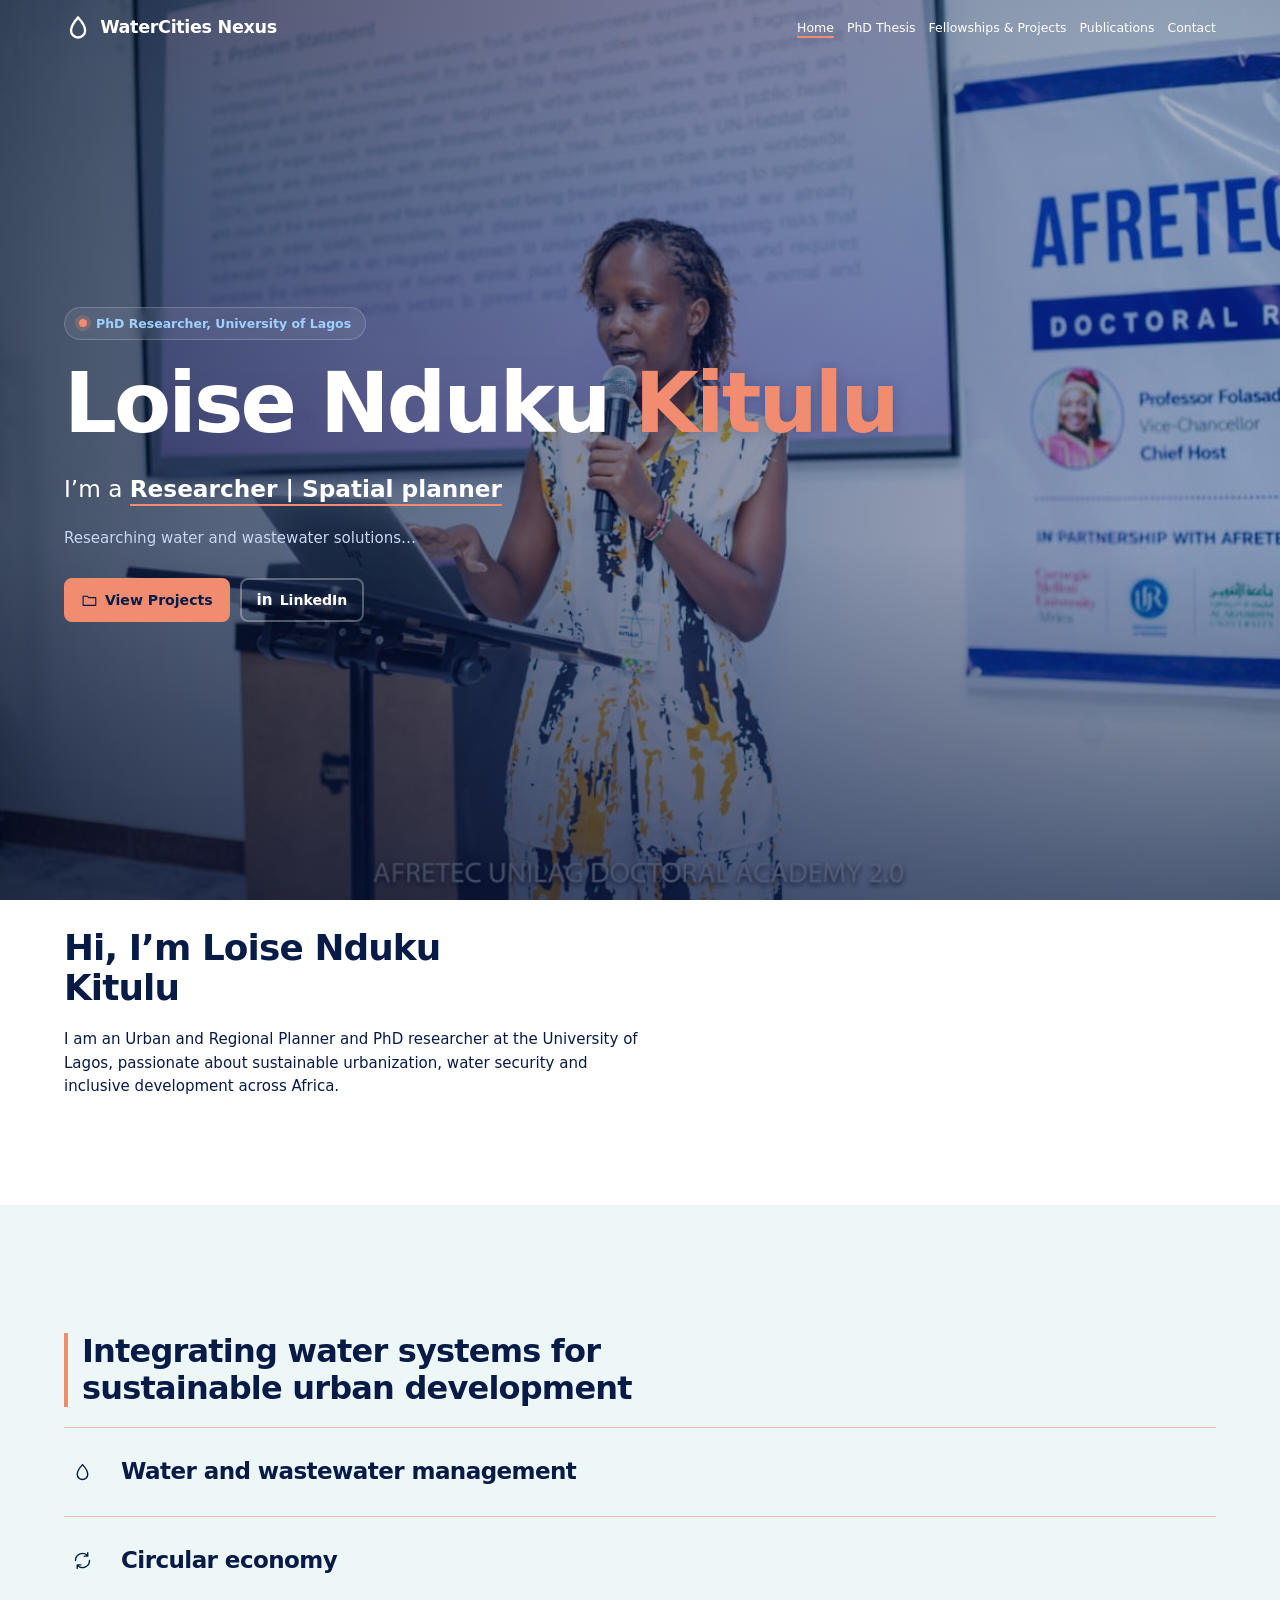
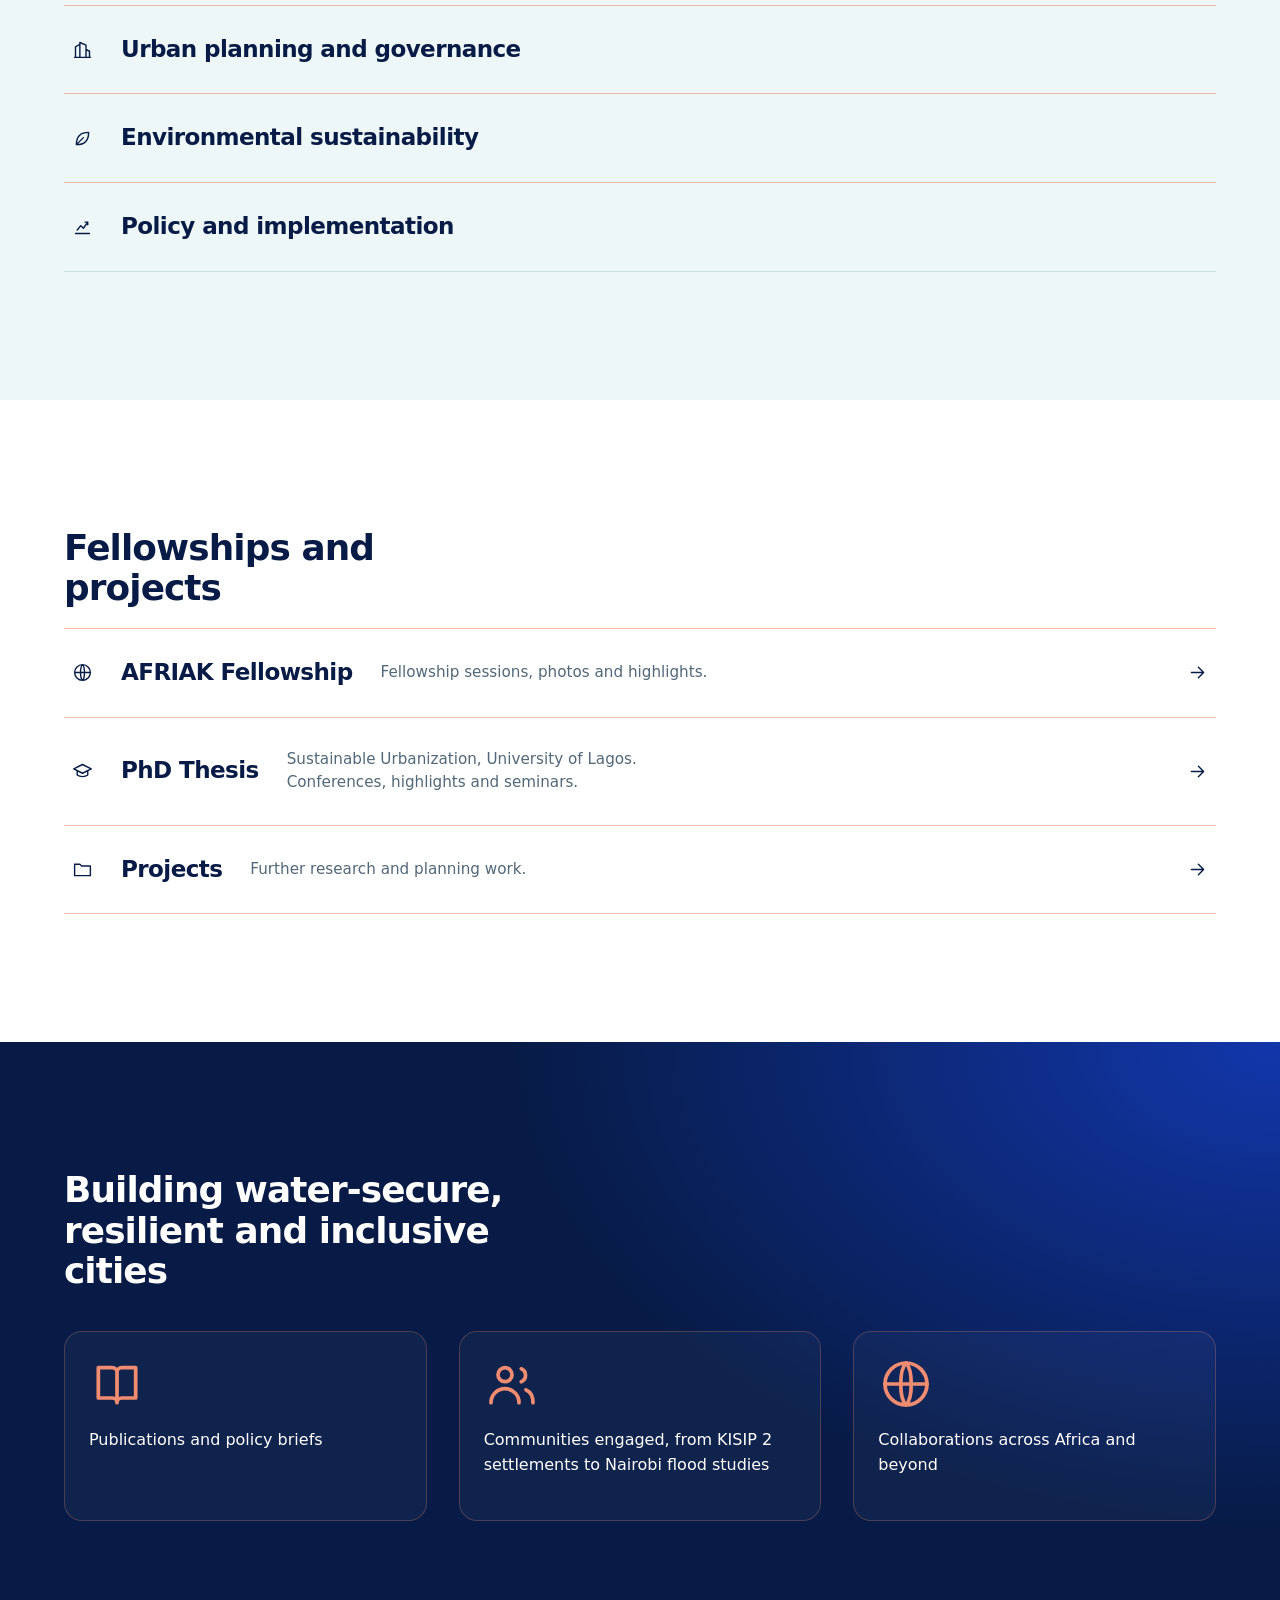
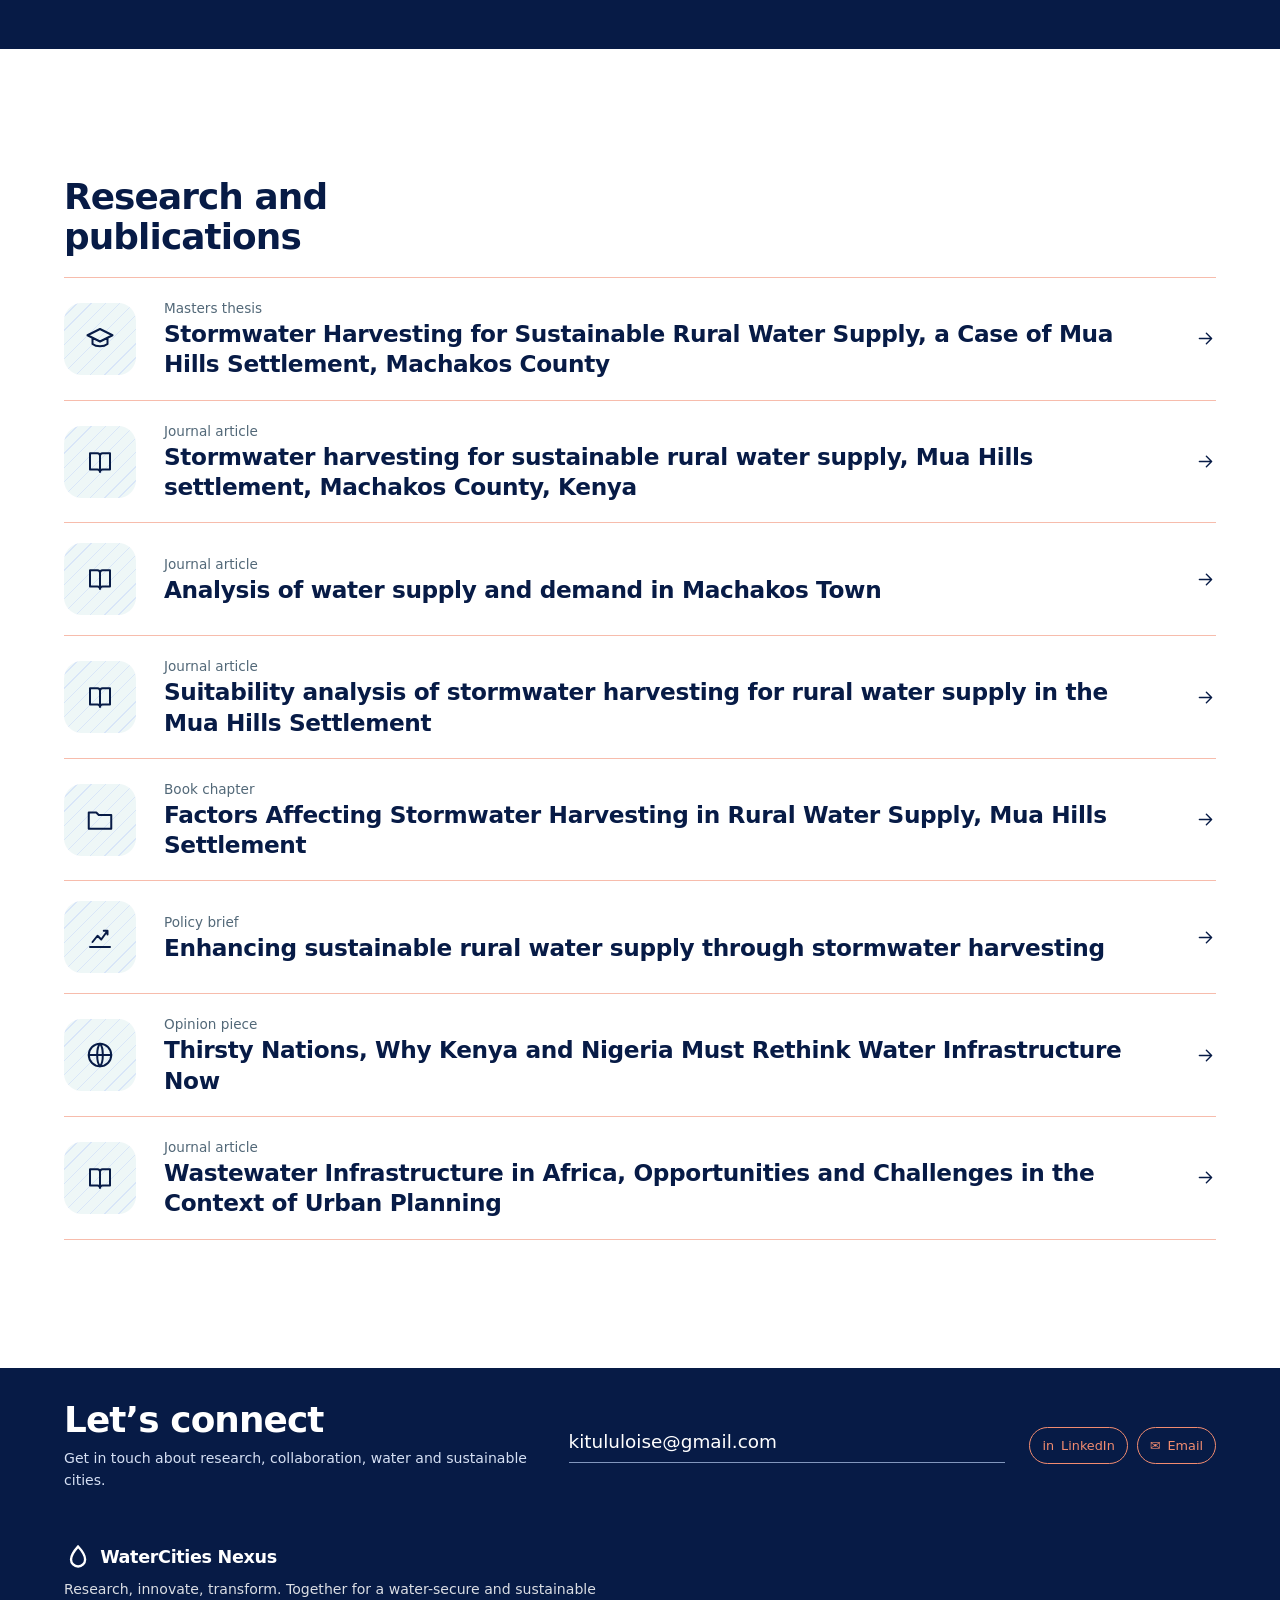
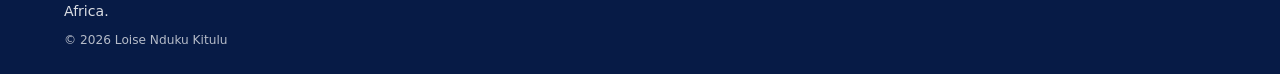
==== index.html @ 435e74dd "overall updates" ====
<!doctype html><html lang="en"><head><meta charset="utf-8"><meta name="viewport" content="width=device-width,initial-scale=1"><title>Home | Loise Nduku Kitulu</title><meta name="description" content="Urban planner and PhD researcher focused on water and wastewater infrastructure planning in African cities."><link rel="icon" href="data:image/svg+xml,%3Csvg xmlns='http://www.w3.org/2000/svg' viewBox='0 0 24 24'%3E%3Cpath d='M12 3s6 6.5 6 11a6 6 0 0 1-12 0c0-4.5 6-11 6-11z' fill='%231b4dff'/%3E%3C/svg%3E"><link rel="stylesheet" href="assets/style.css"></head><body><svg width="0" height="0" style="position:absolute" aria-hidden="true"><symbol id="drop" viewBox="0 0 24 24"><path d="M12 3s6 6.5 6 11a6 6 0 0 1-12 0c0-4.5 6-11 6-11z" pathLength="1"/></symbol><symbol id="loop" viewBox="0 0 24 24"><path d="M20 12a8 8 0 0 1-14 5.3M4 12a8 8 0 0 1 14-5.3M18 3v4h-4M6 21v-4h4" pathLength="1"/></symbol><symbol id="city" viewBox="0 0 24 24"><path d="M4 21V9l5-3v15M9 21V4l7 3v14M16 21v-9l4 2v7M3 21h18" pathLength="1"/></symbol><symbol id="leaf" viewBox="0 0 24 24"><path d="M5 19c0-9 5-14 14-14 0 9-5 14-14 14zM5 19l8-8" pathLength="1"/></symbol><symbol id="chart" viewBox="0 0 24 24"><path d="M4 20h16M6 16l4-5 3 3 5-7M15 7h3v3" pathLength="1"/></symbol><symbol id="book" viewBox="0 0 24 24"><path d="M4 5h6a2 2 0 0 1 2 2v13a2 2 0 0 0-2-2H4zM20 5h-6a2 2 0 0 0-2 2v13a2 2 0 0 1 2-2h6z" pathLength="1"/></symbol><symbol id="people" viewBox="0 0 24 24"><path d="M9 11a3 3 0 1 0 0-6 3 3 0 0 0 0 6zM3 20c0-3.3 2.7-6 6-6s6 2.7 6 6M16 5.5a3 3 0 0 1 0 5.5M18 14.5c1.8.8 3 2.5 3 5.5" pathLength="1"/></symbol><symbol id="globe" viewBox="0 0 24 24"><circle cx="12" cy="12" r="9" pathLength="1"/><path d="M3 12h18M12 3c3 3 3 15 0 18M12 3c-3 3-3 15 0 18" pathLength="1"/></symbol><symbol id="cap" viewBox="0 0 24 24"><path d="M2 9l10-5 10 5-10 5zM6 11.5V16c3 2.5 9 2.5 12 0v-4.5" pathLength="1"/></symbol><symbol id="folder" viewBox="0 0 24 24"><path d="M3 6h6l2 2h10v11H3z" pathLength="1"/></symbol><symbol id="arrow" viewBox="0 0 24 24"><path d="M5 12h14M13 6l6 6-6 6" pathLength="1"/></symbol><symbol id="pause" viewBox="0 0 24 24"><path d="M8 5v14M16 5v14" pathLength="1"/></symbol><symbol id="play" viewBox="0 0 24 24"><path d="M8 5l11 7-11 7z" pathLength="1"/></symbol></svg><header><div class="nav"><a class="lg" href="index.html"><svg class="ic "><use href="#drop"/></svg><span>WaterCities Nexus</span></a><ul id="menu"><li><a href="index.html" class="on">Home</a></li><li><a href="phd.html">PhD Thesis</a></li><li><a href="projects.html">Fellowships &amp; Projects</a></li><li><a href="index.html#publications">Publications</a></li><li><a href="index.html#contact">Contact</a></li></ul><button class="mb" aria-label="Menu" aria-expanded="false"><i></i><i></i></button></div></header><main><section class="hero"><img src="assets/img/hero.jpg" alt="Loise Nduku Kitulu presenting at the AFRETEC Doctoral Academy"><div class="w"><span class="pill" data-r><i></i>PhD Researcher, University of Lagos</span><h1><span class="ln"><span class="hero-name" style="--i:0">Loise Nduku <b class="name-kitulu">Kitulu</b></span></span></h1><p class="role"><span class="ln"><span style="--i:1">I’m a <b>Researcher | Spatial planner</b></span></span></p><p class="lead">Researching water and wastewater solutions…</p><div class="cta"><a class="btn" href="projects.html"><svg class="ic"><use href="#folder"/></svg>View Projects</a><a class="btn ghost" href="https://www.linkedin.com/in/loise-kitulu-929b941b9/" target="_blank" rel="noopener"><b class="in">in</b>LinkedIn</a></div></div></section><section id="about"><div class="w about"><div><h2 data-r>Hi, I’m Loise Nduku Kitulu</h2><p data-r>I am an Urban and Regional Planner and PhD researcher at the University of Lagos, passionate about sustainable urbanization, water security and inclusive development across Africa.</p></div><div></div></div></section><section class="alt"><div class="w"><h2 data-r>Integrating water systems for sustainable urban development</h2><div class="row" data-r><svg class="ic "><use href="#drop"/></svg><b>Water and wastewater management</b></div><div class="row" data-r><svg class="ic "><use href="#loop"/></svg><b>Circular economy</b></div><div class="row" data-r><svg class="ic "><use href="#city"/></svg><b>Urban planning and governance</b></div><div class="row" data-r><svg class="ic "><use href="#leaf"/></svg><b>Environmental sustainability</b></div><div class="row" data-r><svg class="ic "><use href="#chart"/></svg><b>Policy and implementation</b></div></div></section><section><div class="w"><h2 data-r>Fellowships and projects</h2><a class="row" href="projects.html#afriak" data-cur="Open" data-r><svg class="ic "><use href="#globe"/></svg><b>AFRIAK Fellowship</b><span>Fellowship sessions, photos and highlights.</span><svg class="ic go"><use href="#arrow"/></svg></a><a class="row" href="phd.html" data-cur="Open" data-r><svg class="ic "><use href="#cap"/></svg><b>PhD Thesis</b><span>Sustainable Urbanization, University of Lagos. Conferences, highlights and seminars.</span><svg class="ic go"><use href="#arrow"/></svg></a><a class="row" href="projects.html" data-cur="Open" data-r><svg class="ic "><use href="#folder"/></svg><b>Projects</b><span>Further research and planning work.</span><svg class="ic go"><use href="#arrow"/></svg></a></div></section><section class="dark"><div class="w"><h2 data-r>Building water-secure, resilient and inclusive cities</h2><div class="tri"><div data-r><svg class="ic big"><use href="#book"/></svg><p>Publications and policy briefs</p></div><div data-r><svg class="ic big"><use href="#people"/></svg><p>Communities engaged, from KISIP 2 settlements to Nairobi flood studies</p></div><div data-r><svg class="ic big"><use href="#globe"/></svg><p>Collaborations across Africa and beyond</p></div></div></div></section><section id="publications"><div class="w"><h2 data-r>Research and publications</h2><a class="pub" href="http://erepository.uonbi.ac.ke/handle/11295/167820" target="_blank" rel="noopener" data-cur="Read" data-r><span class="tile"><svg class="ic "><use href="#cap"/></svg></span><span class="pt"><small>Masters thesis</small><b>Stormwater Harvesting for Sustainable Rural Water Supply, a Case of Mua Hills Settlement, Machakos County</b></span><svg class="ic go"><use href="#arrow"/></svg></a><a class="pub" href="https://journals.innovareacademics.in/index.php/ijss/issue/view/917" target="_blank" rel="noopener" data-cur="Read" data-r><span class="tile"><svg class="ic "><use href="#book"/></svg></span><span class="pt"><small>Journal article</small><b>Stormwater harvesting for sustainable rural water supply, Mua Hills settlement, Machakos County, Kenya</b></span><svg class="ic go"><use href="#arrow"/></svg></a><a class="pub" href="https://www.ijaemr.com/uploads/pdf/archivepdf/2025/IJAEMR_689.pdf" target="_blank" rel="noopener" data-cur="Read" data-r><span class="tile"><svg class="ic "><use href="#book"/></svg></span><span class="pt"><small>Journal article</small><b>Analysis of water supply and demand in Machakos Town</b></span><svg class="ic go"><use href="#arrow"/></svg></a><a class="pub" href="https://sjess.jkuat.ac.ke/index.php/sjess/article/view/57" target="_blank" rel="noopener" data-cur="Read" data-r><span class="tile"><svg class="ic "><use href="#book"/></svg></span><span class="pt"><small>Journal article</small><b>Suitability analysis of stormwater harvesting for rural water supply in the Mua Hills Settlement</b></span><svg class="ic go"><use href="#arrow"/></svg></a><a class="pub" href="https://dx.doi.org/10.22159/SDS.c2" target="_blank" rel="noopener" data-cur="Read" data-r><span class="tile"><svg class="ic "><use href="#folder"/></svg></span><span class="pt"><small>Book chapter</small><b>Factors Affecting Stormwater Harvesting in Rural Water Supply, Mua Hills Settlement</b></span><svg class="ic go"><use href="#arrow"/></svg></a><a class="pub" href="https://sjess.jkuat.ac.ke/index.php/sjess/article/view/102" target="_blank" rel="noopener" data-cur="Read" data-r><span class="tile"><svg class="ic "><use href="#chart"/></svg></span><span class="pt"><small>Policy brief</small><b>Enhancing sustainable rural water supply through stormwater harvesting</b></span><svg class="ic go"><use href="#arrow"/></svg></a><a class="pub" href="https://chsdunilag.org/thirsty-nations-why-kenya-and-nigeria-must-rethink-water-infrastructure-now/" target="_blank" rel="noopener" data-cur="Read" data-r><span class="tile"><svg class="ic "><use href="#globe"/></svg></span><span class="pt"><small>Opinion piece</small><b>Thirsty Nations, Why Kenya and Nigeria Must Rethink Water Infrastructure Now</b></span><svg class="ic go"><use href="#arrow"/></svg></a><a class="pub" href="https://journals.unilag.edu.ng/index.php/ajhsd/article/view/345" target="_blank" rel="noopener" data-cur="Read" data-r><span class="tile"><svg class="ic "><use href="#book"/></svg></span><span class="pt"><small>Journal article</small><b>Wastewater Infrastructure in Africa, Opportunities and Challenges in the Context of Urban Planning</b></span><svg class="ic go"><use href="#arrow"/></svg></a></div></section><section id="contact" class="contact-compact"><div class="w"><div><h2 data-r>Let’s connect</h2><p data-r>Get in touch about research, collaboration, water and sustainable cities.</p></div><a class="contact-email" data-r href="mailto:kitululoise@gmail.com">kitululoise@gmail.com</a><div class="socials" aria-label="Social links"><a href="https://www.linkedin.com/in/loise-kitulu-929b941b9/" target="_blank" rel="noopener" aria-label="LinkedIn">in <span>LinkedIn</span></a><a href="mailto:kitululoise@gmail.com" aria-label="Email">✉ <span>Email</span></a></div></div></section></main><footer><div class="w"><a class="lg" href="index.html"><svg class="ic "><use href="#drop"/></svg><span>WaterCities Nexus</span></a><p>Research, innovate, transform. Together for a water-secure and sustainable Africa.</p><p class="sm">© 2026 Loise Nduku Kitulu</p></div></footer><script src="assets/site.js"></script></body></html>
---- assets/style.css ----
:root{--b:#071b46;--n:#071b46;--m:#eef7f7;--l:#cddfdf;--t:#526878;--accent:#f28c70;--e:cubic-bezier(.2,.8,.2,1)}
*{box-sizing:border-box}html{scroll-behavior:smooth}
body{margin:0;font:400 1.05rem/1.6 "Bricolage Grotesque",system-ui,sans-serif;color:var(--n);background:#fff;overflow-x:hidden}
a{color:inherit}img,video,svg{display:block;max-width:100%}main{display:block}
.w{max-width:1200px;margin:auto;padding:0 24px}
.ic{width:1.4em;height:1.4em;flex:none;fill:none;stroke:currentColor;stroke-width:1.6;stroke-linecap:round;stroke-linejoin:round;stroke-dasharray:1;stroke-dashoffset:0}
@keyframes dr{from{stroke-dashoffset:1}}
.big{width:56px;height:56px;margin-bottom:16px}.dn{transform:rotate(90deg)}
h1,h2,h3{font-weight:600;letter-spacing:-.03em;line-height:1;margin:0}
h1{font-size:clamp(2.6rem,8.4vw,7.4rem);line-height:.96}h2{font-size:clamp(2rem,5vw,3.8rem);margin-bottom:24px;max-width:18ch}h3{font-size:clamp(1.4rem,2.6vw,2rem)}
p{max-width:62ch}.mut{color:var(--t);margin:6px 0 20px}.sm{font-size:.85rem;opacity:.7}
.ln{display:block;overflow:hidden;padding-bottom:.08em}.ln>span{display:block;transform:translateY(110%);transition:transform 1.1s var(--e) calc(.2s + var(--i,0)*.12s)}.ready .ln>span{transform:none}
[data-r]{opacity:0;transform:translateY(28px);transition:opacity .9s var(--e),transform .9s var(--e)}[data-r].in{opacity:1;transform:none}
img[data-r]{opacity:1;transform:none;clip-path:inset(0 0 100% 0);transition:clip-path 1.2s var(--e)}img[data-r].in{clip-path:inset(0)}
/* header */
header{position:fixed;inset:0 0 auto;z-index:30;color:#fff;transition:background .3s,color .3s,box-shadow .3s}
header.sc{background:rgba(255,255,255,.9);backdrop-filter:blur(10px);color:var(--n);box-shadow:0 1px 0 var(--l)}
.nav{display:flex;align-items:center;justify-content:space-between;gap:16px;padding:14px 24px;max-width:1200px;margin:auto}
.lg{display:flex;align-items:center;gap:8px;text-decoration:none;font-weight:600;letter-spacing:-.02em;font-size:1.1rem}.lg .ic{color:var(--b);width:1.6em;height:1.6em;stroke-width:2}header:not(.sc) .lg .ic{color:#fff}
.nav ul{display:flex;gap:26px;list-style:none;margin:0;padding:0}
.nav ul a{text-decoration:none;font-weight:500;font-size:.95rem;background:linear-gradient(var(--accent),var(--accent)) 0 100%/0 2px no-repeat;padding-bottom:3px;transition:background-size .4s var(--e)}
.nav ul a:hover,.nav ul a.on{background-size:100% 2px}
.btn{display:inline-flex;align-items:center;gap:8px;background:var(--b);color:#fff;padding:13px 24px;border-radius:999px;text-decoration:none;font-weight:600;font-size:.95rem;border:2px solid var(--b);position:relative;overflow:hidden;isolation:isolate;transition:color .35s}
.btn:before{content:"";position:absolute;inset:0;background:#fff;transform:translateY(101%);transition:transform .45s var(--e);z-index:-1;border-radius:50% 50% 0 0/40% 40% 0 0}
.btn:hover{color:var(--b)}.btn:hover:before{transform:none;border-radius:0}.btn:hover .ic{animation:dr .7s}
.btn.ghost{background:transparent;color:inherit;border-color:currentColor}.btn.ghost:before{background:var(--b)}.btn.ghost:hover{color:#fff;border-color:var(--b)}
.hero .btn.ghost{color:#fff}
.mb{display:none;background:none;border:0;width:44px;height:44px;position:relative;color:inherit;cursor:pointer}
.mb i{position:absolute;left:10px;right:10px;height:2px;background:currentColor;transition:transform .4s var(--e)}.mb i:first-child{top:18px}.mb i:last-child{top:25px}
.open .mb i:first-child{transform:translateY(3.5px) rotate(45deg)}.open .mb i:last-child{transform:translateY(-3.5px) rotate(-45deg)}
/* hero */
.hero{position:relative;height:100svh;min-height:620px;color:#fff;display:flex;align-items:flex-end;overflow:hidden;background:var(--n)}
.hero>img{position:absolute;inset:0;width:100%;height:100%;object-fit:cover;object-position:52% 25%;clip-path:inset(14% 10% 0 10% round 32px);transform:scale(1.18);transition:clip-path 1.7s var(--e),transform 2.6s var(--e)}
.ready .hero>img{clip-path:inset(0);transform:none}
.hero:after{content:"";position:absolute;inset:0;background:linear-gradient(90deg,rgba(7,27,70,.48),rgba(7,27,70,.32) 55%,rgba(7,27,70,.18)),linear-gradient(0deg,rgba(7,27,70,.38),transparent 48%)}
.hero .w{position:relative;z-index:2;padding-bottom:clamp(40px,7vw,80px)}
.lead{font-size:clamp(1.05rem,2vw,1.3rem);margin:22px 0 0;opacity:0;transition:opacity 1s .9s}.ready .lead,.ready .cta{opacity:1}
.cta{display:flex;gap:12px;flex-wrap:wrap;margin-top:26px;opacity:0;transition:opacity 1s 1.1s}
/* sections */
section{padding:clamp(64px,10vw,130px) 0}.alt{background:var(--m)}
.dark{background:var(--n);color:#fff;background-image:radial-gradient(60% 80% at 100% 0,rgba(27,77,255,.55),transparent)}
.about{display:grid;grid-template-columns:1.3fr 1fr;gap:clamp(24px,5vw,70px);align-items:start}
.me{width:100%;aspect-ratio:1;object-fit:cover;border-radius:28px;margin-bottom:20px}
.quote{background:var(--m);border-radius:20px;padding:22px;font-size:1.1rem;color:var(--n)}
.tag{display:inline-block;border:1px solid var(--l);border-radius:999px;padding:4px 14px;font-size:.85rem;margin:0 6px 8px 0;transition:background .3s,color .3s}.tag:hover{background:var(--b);color:#fff}
.row{display:flex;align-items:center;gap:clamp(12px,2.5vw,28px);padding:clamp(18px,2.4vw,30px) 8px;border-top:1px solid var(--l);text-decoration:none;position:relative;isolation:isolate;transition:color .4s,padding .4s var(--e)}
.row:last-child{border-bottom:1px solid var(--l)}.row b{font-weight:600;font-size:clamp(1.3rem,3vw,2.3rem);letter-spacing:-.025em;line-height:1.1}.row span{color:var(--t);flex:1;max-width:44ch;font-size:.95rem;transition:color .4s}
.row:before{content:"";position:absolute;inset:0;background:var(--b);transform:scaleY(0);transform-origin:bottom;transition:transform .5s var(--e);z-index:-1}
.row:hover{color:#fff;padding-left:24px;padding-right:24px}.row:hover:before{transform:none}.row:hover span{color:#dfe7ff}.row:hover .ic{animation:dr .9s}
.row .go{margin-left:auto}.row:hover .go,.pub:hover .go{transform:translateX(6px)}.go{transition:transform .4s var(--e)}
.alt .row:last-child{border-bottom:1px solid var(--l)}div.row:hover{color:inherit;padding:clamp(18px,2.4vw,30px) 8px}div.row:hover:before{transform:scaleY(0)}div.row:hover .ic{color:var(--b)}
.tri{display:grid;grid-template-columns:repeat(auto-fit,minmax(240px,1fr));gap:32px;margin-top:40px}.tri p{font-size:1.15rem}
/* publications */
.pub{display:grid;grid-template-columns:72px 1fr auto;gap:clamp(14px,2.5vw,28px);align-items:center;padding:20px 0;border-top:1px solid var(--l);text-decoration:none;transition:padding .4s var(--e)}
.pub:last-child{border-bottom:1px solid var(--l)}
.tile{width:72px;height:72px;border-radius:18px;background:var(--m) repeating-linear-gradient(135deg,transparent 0 9px,rgba(27,77,255,.1) 9px 10px);display:grid;place-items:center;color:var(--b);transition:background-color .4s,color .4s,transform .5s var(--e),border-radius .5s var(--e)}
.tile .ic{width:30px;height:30px}
.pt small{display:block;color:var(--t);font-size:.85rem}.pt b{font-weight:600;font-size:clamp(1.05rem,2vw,1.45rem);letter-spacing:-.015em;line-height:1.25;background:linear-gradient(var(--b),var(--b)) 0 100%/0 2px no-repeat;transition:background-size .5s var(--e)}
a.pub:hover{padding-left:12px}a.pub:hover .tile{background-color:var(--b);color:#fff;transform:rotate(-6deg) scale(1.06);border-radius:50%}a.pub:hover .tile .ic,a.pub:hover .go{animation:dr .8s}a.pub:hover .pt b{background-size:100% 2px;color:var(--b)}
.pub .go{color:var(--b)}.pub.soon{opacity:.65}
.cta-s{background:var(--b);color:#fff;text-align:left}.cta-s h2{font-size:clamp(2.6rem,9vw,8rem);max-width:none}
.mail{display:inline-flex;align-items:center;gap:12px;font-size:clamp(1.3rem,4.4vw,3rem);font-weight:600;letter-spacing:-.03em;text-decoration:none;margin:18px 0 26px;word-break:break-all;border-bottom:3px solid #fff}.mail:hover .go{transform:translateX(8px)}.cta-s .btn{background:#fff;color:var(--b);border-color:#fff}.cta-s .btn:before{background:var(--n)}.cta-s .btn:hover{color:#fff;border-color:var(--n)}
footer{background:var(--n);color:#fff;padding:48px 0}footer .lg .ic{color:#fff}footer p{margin:14px 0 0;opacity:.85}
/* page heads */
.ph-head{background:var(--m);padding:150px 0 clamp(40px,6vw,70px)}.ph-head p{margin-top:20px;font-size:1.15rem}
.empty{display:flex;align-items:center;gap:14px;border:2px dashed var(--l);border-radius:20px;padding:26px;color:var(--t);margin-top:18px}.empty .ic{color:var(--b)}
#lb{position:fixed;inset:0;background:rgba(6,21,74,.94);display:none;place-items:center;z-index:50;cursor:zoom-out}#lb.on{display:grid}#lb img{max-height:92vh;max-width:94vw;border-radius:12px}
#pre{position:fixed;inset:0;z-index:100;background:var(--n);color:#fff;display:grid;place-items:center;transition:transform 1s var(--e)}#pre.done{transform:translateY(-100%)}
#pre div{text-align:center}#pre .ic{width:84px;height:84px;margin:auto;stroke-width:1.2;animation:dr 1.6s infinite alternate}#pre b{display:block;font-size:2.4rem;margin-top:12px;font-weight:600}
#cur{position:fixed;left:0;top:0;z-index:60;pointer-events:none;width:84px;height:84px;margin:-42px 0 0 -42px;border-radius:50%;background:var(--b);color:#fff;display:grid;place-items:center;font-size:.9rem;font-weight:600;scale:0;transition:scale .35s var(--e)}#cur.on{scale:1}
@media(max-width:860px){
.mb{display:block}.nav .btn{display:none}.nav ul{position:fixed;inset:0;background:var(--n);color:#fff;flex-direction:column;justify-content:center;gap:18px;padding:0 32px;transform:translateY(-100%);transition:transform .6s var(--e)}
.nav ul a{font-size:2rem;font-weight:600}.open .nav ul{transform:none}.open header,.open header.sc{background:transparent;color:#fff;box-shadow:none;backdrop-filter:none}.open .lg,.open .mb{position:relative;z-index:2}.open header .lg .ic{color:#fff}
.about{grid-template-columns:1fr}.row span{display:none}.pub{grid-template-columns:56px 1fr 24px}.tile{width:56px;height:56px;border-radius:14px}
.hero>img{object-position:54% 20%}.ph-head{padding-top:120px}}
@media(prefers-reduced-motion:reduce){*{animation:none!important;transition-duration:.01s!important}.car{overflow-x:auto}.ln>span{transform:none}[data-r]{opacity:1;transform:none}img[data-r]{clip-path:none}}

/* restrained typography, spacing and navigation refinements */
body{font-family:system-ui,-apple-system,"Segoe UI",Roboto,Arial,sans-serif;font-size:1rem;line-height:1.55}
h1{font-size:clamp(2.25rem,6vw,5.4rem);line-height:1}
h2{font-size:clamp(1.7rem,3.8vw,3rem);margin-bottom:20px}
h3{font-size:clamp(1.2rem,2vw,1.65rem)}
.lead{font-size:clamp(.95rem,1.5vw,1.12rem)}
.ph-head p,.tri p,.quote{font-size:1rem}
.cta-s h2{font-size:clamp(2rem,6vw,5.2rem)}
.mail{font-size:clamp(1.1rem,3vw,2.35rem)}
.nav{gap:18px}
.nav .btn{padding:9px 17px;font-size:.86rem;gap:6px;margin-left:auto}
.nav ul{margin-left:auto;gap:20px}
.nav ul a{font-size:.88rem}
.btn{padding:10px 19px;font-size:.88rem;gap:7px}
.btn .ic{width:1.2em;height:1.2em}
.it{height:clamp(190px,30vw,320px);border-radius:18px}
.car{padding:4px 0}
.event{margin-top:44px}
@media(max-width:860px){
  .nav{padding:12px 16px}
  .nav ul{margin-left:0}
  .mb{margin-left:auto;margin-right:0;width:40px;height:40px}
  .mb i{left:8px;right:8px}
  .nav ul a{font-size:1.45rem}
  .it{height:clamp(175px,48vw,260px)}
  h1{font-size:clamp(2.2rem,9vw,4.2rem)}
  h2{font-size:clamp(1.65rem,6vw,2.4rem)}
}
@media(min-width:861px){
  .nav{display:grid;grid-template-columns:1fr auto 1fr}
  .nav .btn{grid-column:2;grid-row:1;justify-self:center;margin:0}
  .nav ul{grid-column:3;grid-row:1;justify-self:end;margin:0;gap:16px}
}


/* Final compact layout refinements */
body{font-size:15px;line-height:1.55}
h1{font-size:clamp(2rem,4.5vw,4rem);line-height:1.04;letter-spacing:-.035em}
h2{font-size:clamp(1.45rem,2.8vw,2.35rem);line-height:1.12;letter-spacing:-.025em}
h3{font-size:1.12rem}
p,.lead,.ph-head p{font-size:.94rem}
.tag,.nav ul a{font-size:.82rem}
.btn{font-size:.82rem;padding:9px 15px;min-height:38px}
.hero .cta{display:flex;flex-wrap:wrap;gap:10px}
.hero .cta .btn{padding:9px 15px}
.nav{grid-template-columns:1fr 1fr!important}
.nav .lg{grid-column:1;justify-self:start}
.nav ul{grid-column:2;justify-self:end}
@media(min-width:861px){.nav ul{gap:13px}.nav ul a{font-size:.78rem}}
/* Fully off-canvas mobile navigation, including its background */
@media(max-width:860px){
 header{z-index:80}
 .nav{display:flex;align-items:center;justify-content:space-between;padding:12px 16px}
 .mb{display:block;position:relative;z-index:91;margin-left:auto;margin-right:0;flex:0 0 40px}
 .nav ul{position:fixed;top:0;right:0;bottom:0;left:auto;width:min(82vw,340px);height:100dvh;box-sizing:border-box;background:#071b46;color:#fff;flex-direction:column;justify-content:center;align-items:flex-start;gap:20px;padding:32px;transform:translateX(105%);visibility:hidden;pointer-events:none;transition:transform .35s ease,visibility .35s}
 .open .nav ul{transform:translateX(0);visibility:visible;pointer-events:auto}
 .nav ul a{font-size:1.05rem}
 .open header,.open header.sc{background:transparent}
 .open header .mb{position:fixed;right:16px;top:12px}
}
.contact-compact{background:#071b46;color:#fff;padding:38px 0 34px}
.contact-compact .w{display:grid;grid-template-columns:1.1fr 1fr auto;align-items:center;gap:24px}
.contact-compact h2{font-size:clamp(1.5rem,2.8vw,2.25rem);margin:0 0 8px}
.contact-compact p{margin:0;color:#d6e0f4;font-size:.88rem}
.contact-email{font-size:clamp(.9rem,1.5vw,1.15rem);color:#fff;text-decoration:none;border-bottom:1px solid #8297bd;padding-bottom:6px}
.socials{display:flex;gap:9px}
.socials a{display:flex;align-items:center;gap:7px;border:1px solid #64799e;border-radius:24px;padding:8px 12px;color:#fff;text-decoration:none;font-size:.8rem}
.socials a:hover{background:#173567}
@media(max-width:700px){.contact-compact{padding:30px 0}.contact-compact .w{grid-template-columns:1fr;gap:15px}.socials{margin-top:2px}}



/* ===== Hero (portfolio style) ===== */
.hero{align-items:center;min-height:640px}
.hero:after{background:linear-gradient(90deg,rgba(4,12,38,.94),rgba(6,21,74,.82) 55%,rgba(6,21,74,.6)),linear-gradient(0deg,rgba(4,12,38,.7),transparent 40%)}
.hero>img{filter:saturate(.8) brightness(.8)}
.hero .w{padding-top:110px;padding-bottom:clamp(64px,9vh,96px);width:100%}
.pill{display:inline-flex;align-items:center;gap:9px;border:1px solid rgba(255,255,255,.2);background:rgba(255,255,255,.07);backdrop-filter:blur(6px);border-radius:999px;padding:6px 14px;font-size:.78rem;font-weight:600;color:#9fd0ff;margin-bottom:22px}
.pill i{width:8px;height:8px;border-radius:50%;background:#3ea0ff;box-shadow:0 0 0 4px rgba(62,160,255,.22)}
.hero h1{font-size:clamp(2.4rem,7vw,5.2rem);line-height:1.02;max-width:none}
.role{margin:18px 0 0;font-size:clamp(1.05rem,2.2vw,1.45rem);max-width:none}
.role b{font-weight:600;border-bottom:2px solid rgba(255,255,255,.7);padding-bottom:2px}
.hero .lead{max-width:52ch;color:#c9d6f2;margin-top:18px}
.hero .cta{margin-top:28px}
.hero .btn{padding:12px 22px;font-size:.88rem;min-height:44px;border-radius:8px}
.hero .btn .in{font-size:.95rem;font-weight:800}
.hero .btn.ghost{border-color:rgba(255,255,255,.3)}
@media(max-width:600px){.hero{min-height:100svh}.hero h1{max-width:none}}

/* ===== Mobile menu: hamburger on the left, drawer slides from the left ===== */
@media(max-width:860px){
 .nav{justify-content:flex-start;gap:6px}
 .mb{order:-1;margin:0 0 0 -8px;flex:0 0 44px;width:44px;height:44px}
 .mb i{left:11px;right:11px}.mb i:first-child{top:16px}.mb i:last-child{top:26px}
 .open .mb i:first-child{transform:translateY(5px) rotate(45deg)}.open .mb i:last-child{transform:translateY(-5px) rotate(-45deg)}
 .nav ul{left:0;right:auto;transform:translateX(-105%);align-items:flex-start;padding:90px 28px 32px;justify-content:flex-start;gap:6px;box-shadow:8px 0 40px rgba(0,0,0,.35);border-right:1px solid rgba(255,255,255,.08)}
 .nav ul li{width:100%}
 .nav ul a{display:block;font-size:1rem;padding:12px 4px;background:none;border-bottom:1px solid rgba(255,255,255,.1)}
 .nav ul a.on{color:#7db6ff}
 .open .nav ul{transform:none}
 .open header .mb{position:fixed;left:8px;right:auto;top:12px}
 .open::after{content:"";position:fixed;inset:0;background:rgba(2,8,28,.55);z-index:70}
 .open{overflow:hidden}
}

/* ===== PhD: dark section + compact looping carousel ===== */
.phd-dark{background:#050f33 radial-gradient(60% 50% at 100% 0,rgba(27,77,255,.28),transparent) ;color:#fff;overflow:hidden;position:relative;contain:paint}
.phd-dark h2,.phd-dark h3{color:#fff}
.phd-dark .mut,.phd-dark .w>p{color:#a9b9dd}
.event{margin-top:44px}
.eh{max-width:1200px;margin:0 auto;padding:0 24px;display:flex;align-items:flex-end;justify-content:space-between;gap:16px}
.eh .mut{margin:6px 0 18px}
.cr{max-width:1200px;margin:0 auto;padding:0 50px;width:100%}
.cv{overflow:hidden;width:100%;-webkit-mask-image:linear-gradient(90deg,transparent 0,#000 14%,#000 86%,transparent 100%);mask-image:linear-gradient(90deg,transparent 0,#000 14%,#000 86%,transparent 100%)}
.tr{display:flex;width:max-content;animation:mv var(--d,40s) linear infinite;will-change:transform}
@keyframes mv{to{transform:translate3d(calc(-1*var(--w,0px)),0,0)}}
.cr:hover .tr,.cr:focus-within .tr,.cr.pause .tr,.cr.vp .tr{animation-play-state:paused}
.cd{flex:none;width:200px;margin-right:14px;display:flex;flex-direction:column;background:#0b1d52;border:1px solid rgba(255,255,255,.09);border-radius:14px;overflow:hidden}
.cm{position:relative;aspect-ratio:4/3;background:linear-gradient(135deg,#102a6e,#0a1a4a);overflow:hidden}
.phs{position:absolute;inset:0;width:100%;height:100%;padding:22%;fill:none;stroke:#5b86ff;stroke-width:1.6;stroke-linecap:round;stroke-linejoin:round;opacity:.55;max-width:none}
.cm img,.cm video{position:absolute;inset:0;width:100%;height:100%;object-fit:cover;background:#0a1a4a;cursor:zoom-in}
.cm video{cursor:auto;background:#000}
.ct{padding:12px 13px 14px}
.ct h4{margin:0 0 6px;font-size:.88rem;font-weight:600;line-height:1.25;letter-spacing:-.01em}
.ct p{margin:0;font-size:.74rem;line-height:1.5;color:#b4c3e4}
.tg{flex:none;width:38px;height:38px;border-radius:50%;border:1px solid rgba(255,255,255,.25);background:rgba(255,255,255,.08);color:#fff;cursor:pointer;display:grid;place-items:center;margin-bottom:18px}
.tg:hover{background:var(--b);border-color:var(--b)}
.tg .ic{width:18px;height:18px}.tg .pl,.cr.pause .tg .pa{display:none}.cr.pause .tg .pl{display:block}
@media(prefers-reduced-motion:reduce){.cv{overflow-x:auto}.tr{animation:none!important}}

/* ===== AFRIAK alternating layout ===== */
.afx-sec{padding:clamp(40px,6vw,80px) 0}
.afx{display:grid;grid-template-columns:minmax(0,1fr) minmax(0,1fr);gap:clamp(28px,5vw,72px);align-items:center;padding:clamp(28px,4vw,52px) 0}
.afx+.afx{border-top:1px solid var(--l)}
.afx:nth-child(even) .afx-m{order:-1}
.afx-t .num{display:inline-block;font-size:.8rem;font-weight:700;color:var(--b);letter-spacing:.08em;margin-bottom:10px}
.afx-t h2{font-size:clamp(1.4rem,2.8vw,2.1rem);margin:0 0 14px;max-width:none}
.afx-t p{margin:0;color:var(--t);font-size:1rem;line-height:1.65;max-width:52ch}
.afx-m{min-width:0;display:flex;justify-content:center}
.afx-m img,.afx-m video{width:100%;height:auto;border-radius:18px;background:var(--m);box-shadow:0 14px 40px rgba(6,21,74,.15)}
.afx-m.p img{width:auto;max-width:100%;max-height:560px}
.afx-m.l img,.afx-m.v video{max-height:480px;object-fit:cover}
@media(max-width:760px){
 .afx{grid-template-columns:minmax(0,1fr);gap:20px}
 .afx:nth-child(even) .afx-m{order:0}
 .afx-m.p img{max-height:460px}
}
@media(max-width:860px){.open header .lg{visibility:hidden}}

.hero-name{display:inline-block;width:auto;max-width:none;white-space:nowrap;overflow:hidden;clip-path:inset(0 100% 0 0);animation:none}.ready .hero-name{animation:nameType 2.4s steps(23,end) forwards}.name-kitulu{color:var(--accent);text-shadow:0 1px 14px rgba(7,27,70,.25);font-weight:700}@keyframes nameType{from{clip-path:inset(0 100% 0 0)}to{clip-path:inset(0)}}
.role b{border-bottom:2px solid var(--accent)}
.btn{background:var(--accent);border-color:var(--accent);color:var(--n)}.btn:hover{color:var(--n)}.btn.ghost{color:var(--accent);border-color:var(--accent)}.hero .cta{margin-top:28px;margin-bottom:0}.hero .btn{height:44px;padding:0 20px;font-size:.88rem;line-height:44px;min-height:44px;border-radius:8px}
#about{padding:28px 0}.about{grid-template-columns:minmax(0,760px)}
.row{border-top-color:rgba(242,140,112,.58)}.row:last-child{border-bottom-color:rgba(242,140,112,.58)}.pub{border-top-color:rgba(242,140,112,.58)}.pub:last-child{border-bottom-color:rgba(242,140,112,.58)}
.projects-list h2{max-width:none;margin:0 0 12px;border-left:4px solid var(--accent);padding-left:14px}.projects-list h2:not(:first-child){margin-top:48px}.projects-list .row{padding-left:0;padding-right:0}.projects-list .row:hover{padding-left:18px;padding-right:18px}
.conference-highlights{background:var(--m);padding:clamp(44px,7vw,80px) 0}.conference-highlights h2{max-width:none}.conference-notes{display:grid;grid-template-columns:repeat(2,minmax(0,1fr));gap:22px}.conference-note{background:#fff;border:1px solid var(--l);border-radius:18px;padding:clamp(18px,2.2vw,26px)}.conference-note h3{font-size:clamp(1.1rem,1.8vw,1.4rem);line-height:1.2;margin-bottom:12px}.conference-note h4{font-size:.92rem;margin:16px 0 8px}.conference-note p,.conference-note li{color:var(--t);font-size:.86rem;line-height:1.55}.conference-note p{margin:8px 0}.conference-note ul{padding-left:20px;margin:8px 0}.conference-note li+li{margin-top:7px}.conference-note strong{color:var(--n)}
.phd-dark{background:#071b46 radial-gradient(60% 50% at 100% 0,rgba(8,127,140,.24),transparent);color:#fff}.cd{width:180px;margin-right:12px;background:#071b46}
@media(max-width:860px){.about{grid-template-columns:1fr}.projects-list h2:not(:first-child){margin-top:36px}.projects-list .row:hover{padding-left:12px;padding-right:12px}}
@media(max-width:760px){.conference-notes{grid-template-columns:1fr}}

/* Requested portfolio refinements */
.hero:after{background:linear-gradient(90deg,rgba(4,12,38,.62),rgba(6,21,74,.42) 55%,rgba(6,21,74,.24)),linear-gradient(0deg,rgba(4,12,38,.48),transparent 40%)}
.hero>img{filter:saturate(.9) brightness(.92)}
.pill i{background:var(--accent);box-shadow:0 0 0 4px rgba(242,140,112,.22)}
.alt .w>h2:first-child{max-width:26ch;font-size:clamp(1.4rem,2.5vw,2rem);line-height:1.16;border-left:4px solid var(--accent);padding-left:14px}
.row b{font-size:clamp(1.08rem,1.8vw,1.45rem);line-height:1.2}
.dark .tri>div{min-height:190px;padding:24px;border:1px solid rgba(242,140,112,.26);border-radius:18px;background:rgba(255,255,255,.035);transition:transform .35s var(--e),border-color .35s,background .35s,box-shadow .35s}
.dark .tri>div:hover{transform:translateY(-6px);border-color:var(--accent);background:rgba(242,140,112,.08);box-shadow:0 14px 32px rgba(0,0,0,.2)}
.dark .tri .ic{color:var(--accent)}
.contact-compact{padding:32px 0 28px}
.socials a{border-color:var(--accent);color:var(--accent);transition:background .25s,color .25s,transform .25s}
.socials a:hover{background:var(--accent);color:var(--n);transform:translateY(-2px)}
footer{padding:24px 0}
footer p{margin-top:8px;font-size:.88rem}
footer .sm{font-size:.76rem;margin-top:8px}
@media(max-width:760px){.cr{padding:0 20px}.cv{-webkit-mask-image:none;mask-image:none}}
.conference-highlights h2,.conference-highlights h3,.conference-highlights h4{color:var(--n)}
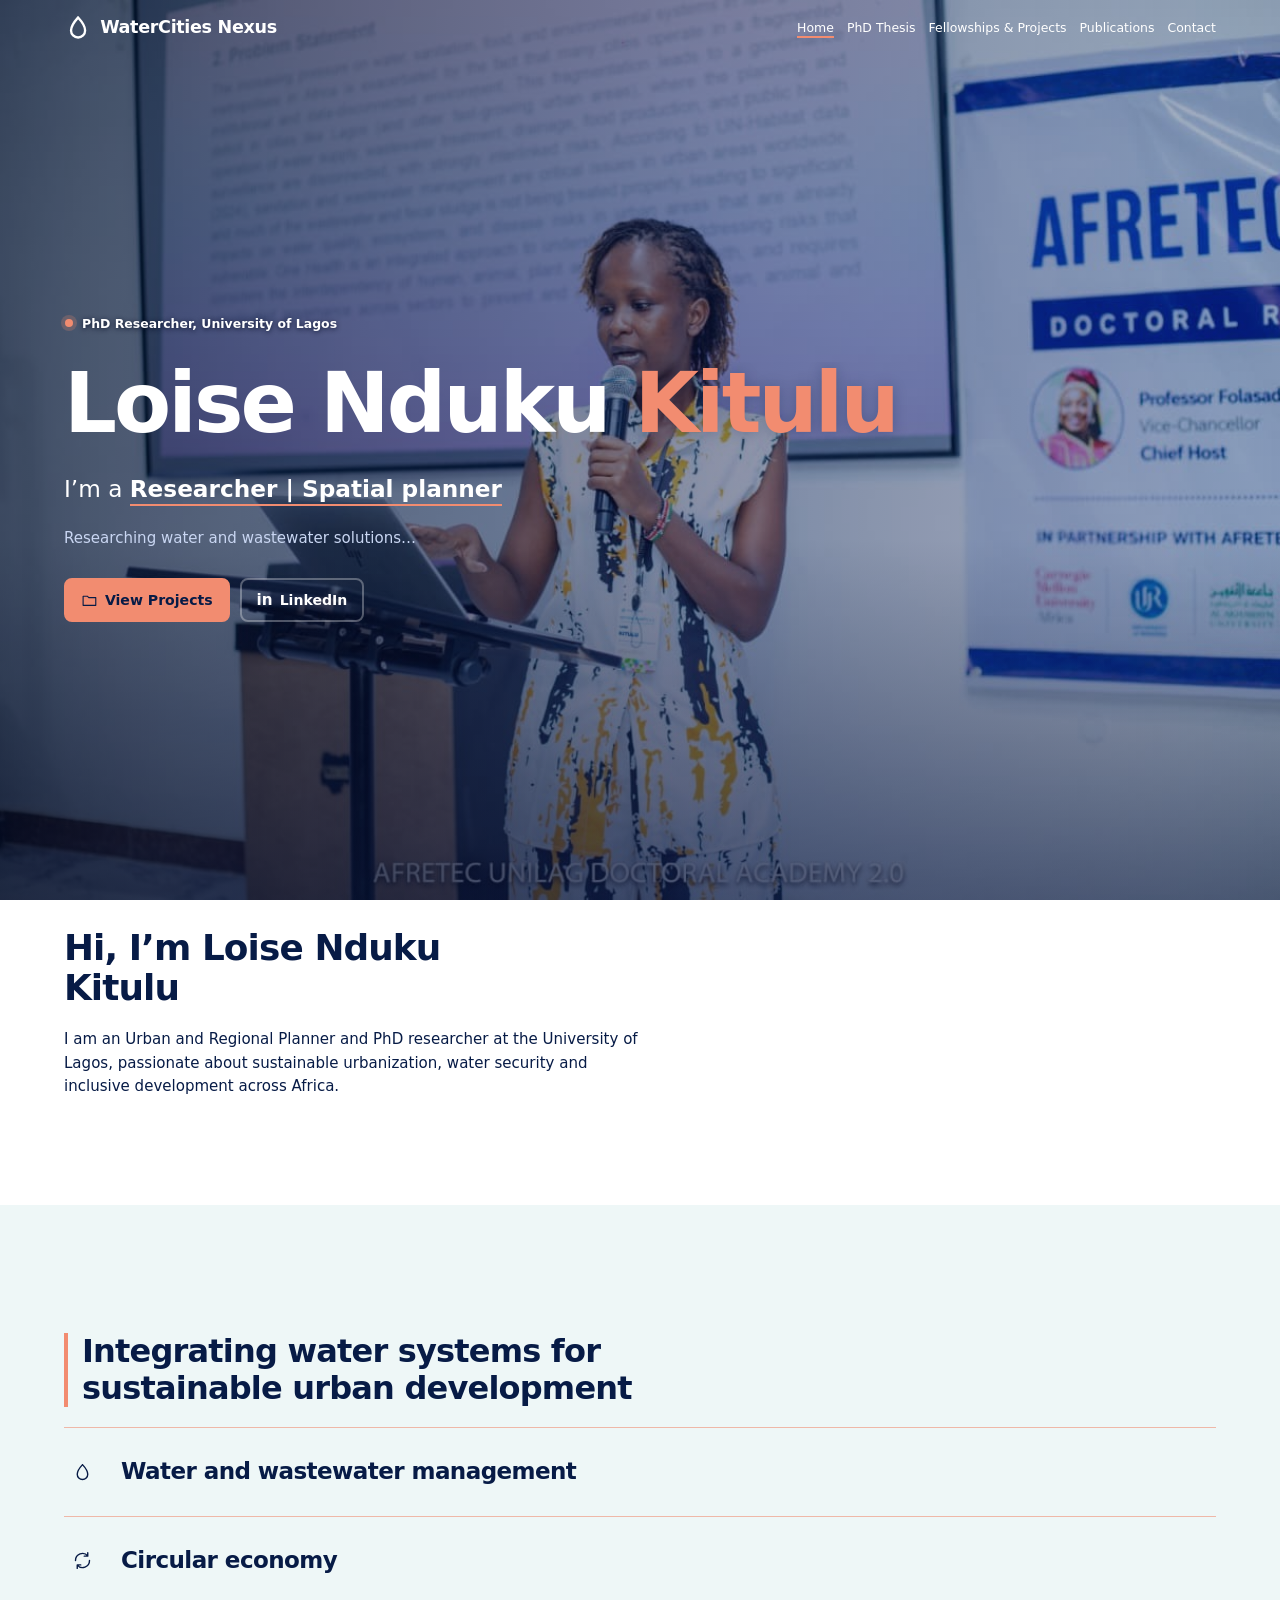
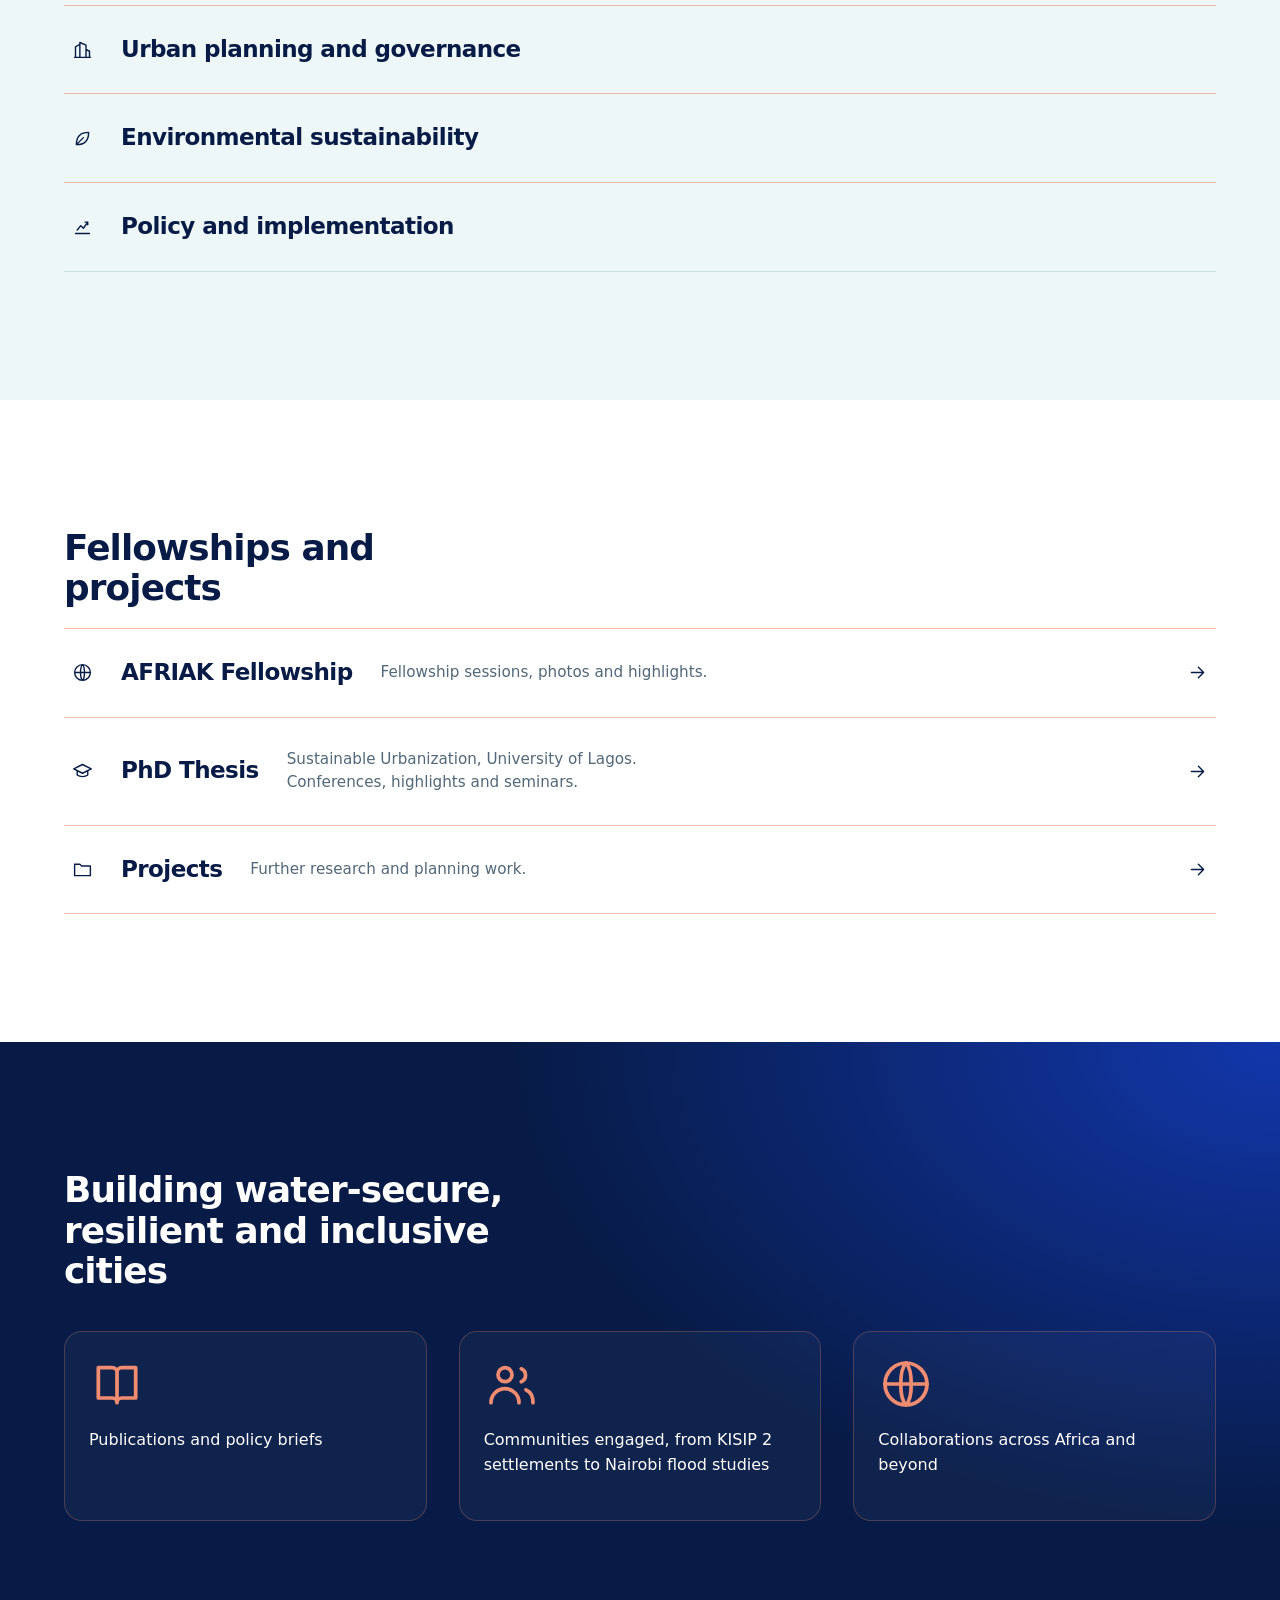
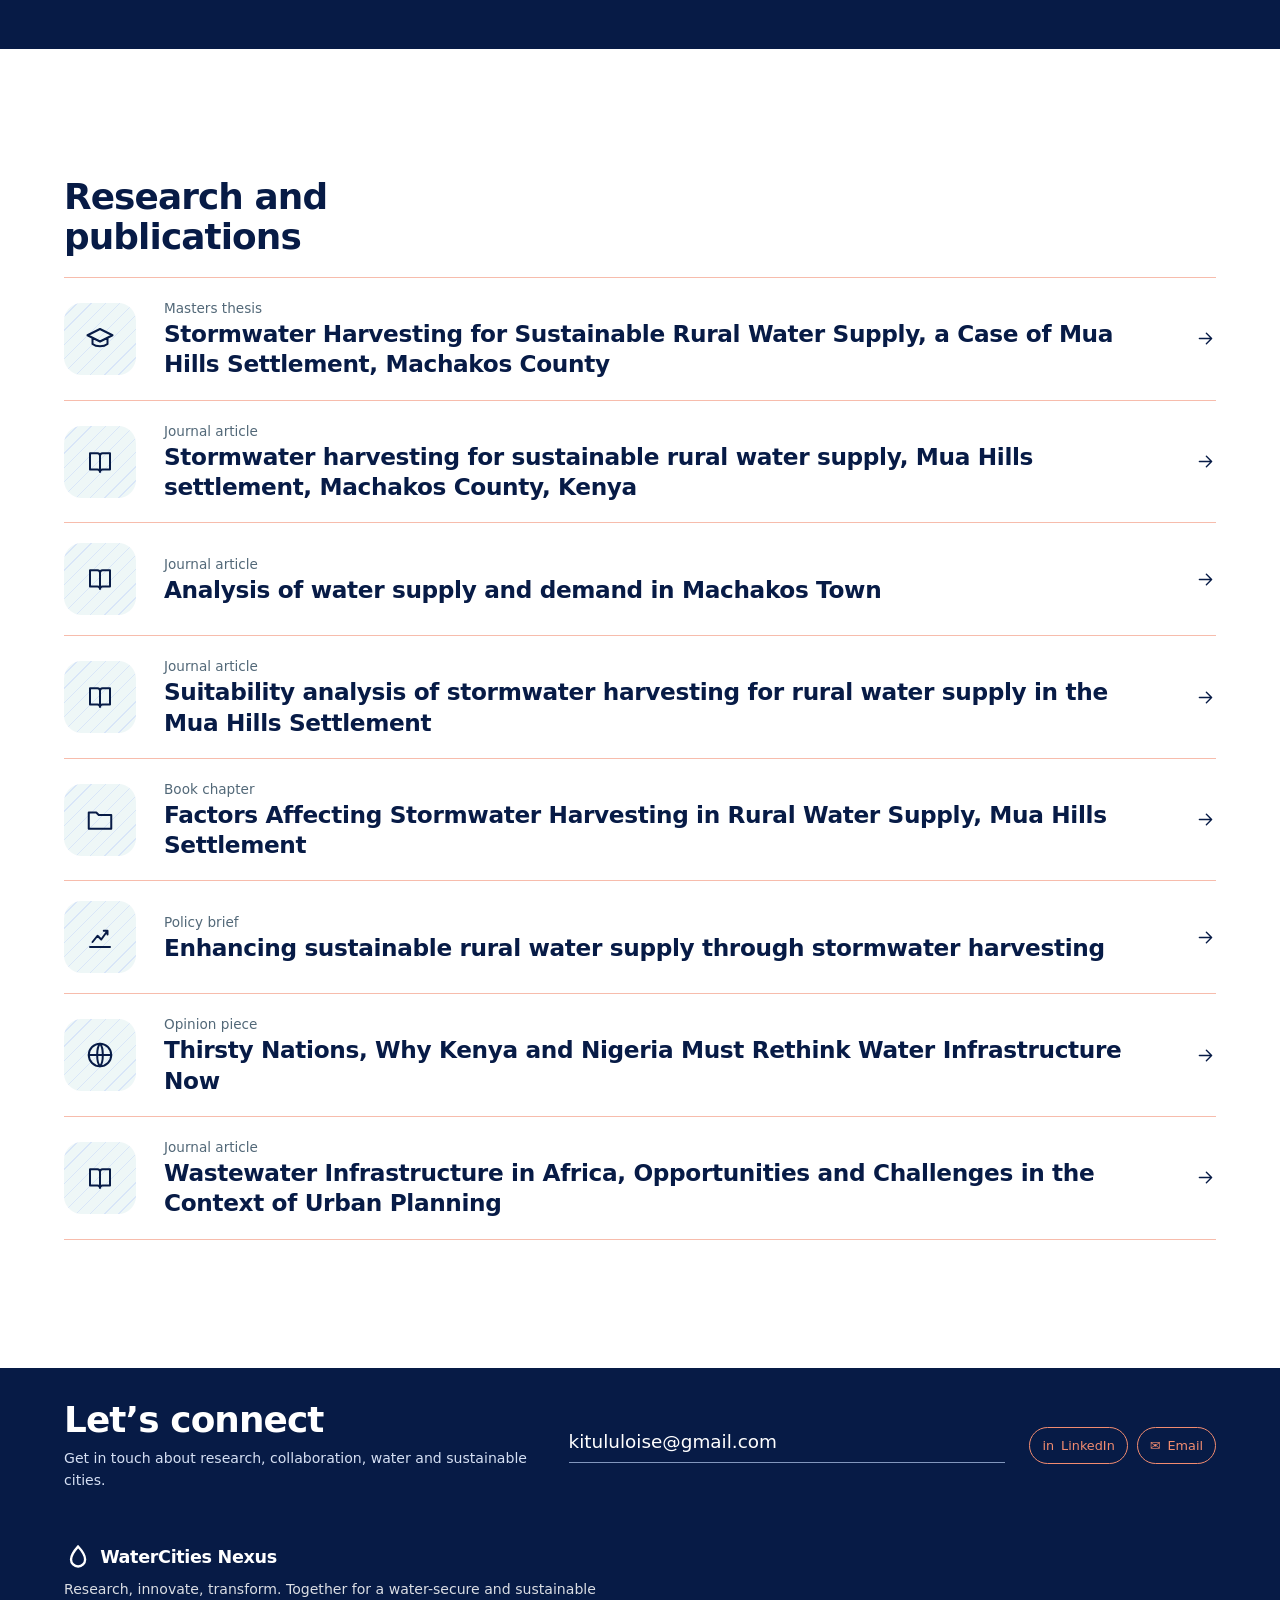
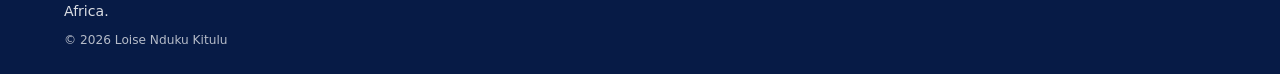
==== commit 0d6f0937: "site updates" ====
--- a/index.html
+++ b/index.html
@@ -1 +1,437 @@
-<!doctype html><html lang="en"><head><meta charset="utf-8"><meta name="viewport" content="width=device-width,initial-scale=1"><title>Home | Loise Nduku Kitulu</title><meta name="description" content="Urban planner and PhD researcher focused on water and wastewater infrastructure planning in African cities."><link rel="icon" href="data:image/svg+xml,%3Csvg xmlns='http://www.w3.org/2000/svg' viewBox='0 0 24 24'%3E%3Cpath d='M12 3s6 6.5 6 11a6 6 0 0 1-12 0c0-4.5 6-11 6-11z' fill='%231b4dff'/%3E%3C/svg%3E"><link rel="stylesheet" href="assets/style.css"></head><body><svg width="0" height="0" style="position:absolute" aria-hidden="true"><symbol id="drop" viewBox="0 0 24 24"><path d="M12 3s6 6.5 6 11a6 6 0 0 1-12 0c0-4.5 6-11 6-11z" pathLength="1"/></symbol><symbol id="loop" viewBox="0 0 24 24"><path d="M20 12a8 8 0 0 1-14 5.3M4 12a8 8 0 0 1 14-5.3M18 3v4h-4M6 21v-4h4" pathLength="1"/></symbol><symbol id="city" viewBox="0 0 24 24"><path d="M4 21V9l5-3v15M9 21V4l7 3v14M16 21v-9l4 2v7M3 21h18" pathLength="1"/></symbol><symbol id="leaf" viewBox="0 0 24 24"><path d="M5 19c0-9 5-14 14-14 0 9-5 14-14 14zM5 19l8-8" pathLength="1"/></symbol><symbol id="chart" viewBox="0 0 24 24"><path d="M4 20h16M6 16l4-5 3 3 5-7M15 7h3v3" pathLength="1"/></symbol><symbol id="book" viewBox="0 0 24 24"><path d="M4 5h6a2 2 0 0 1 2 2v13a2 2 0 0 0-2-2H4zM20 5h-6a2 2 0 0 0-2 2v13a2 2 0 0 1 2-2h6z" pathLength="1"/></symbol><symbol id="people" viewBox="0 0 24 24"><path d="M9 11a3 3 0 1 0 0-6 3 3 0 0 0 0 6zM3 20c0-3.3 2.7-6 6-6s6 2.7 6 6M16 5.5a3 3 0 0 1 0 5.5M18 14.5c1.8.8 3 2.5 3 5.5" pathLength="1"/></symbol><symbol id="globe" viewBox="0 0 24 24"><circle cx="12" cy="12" r="9" pathLength="1"/><path d="M3 12h18M12 3c3 3 3 15 0 18M12 3c-3 3-3 15 0 18" pathLength="1"/></symbol><symbol id="cap" viewBox="0 0 24 24"><path d="M2 9l10-5 10 5-10 5zM6 11.5V16c3 2.5 9 2.5 12 0v-4.5" pathLength="1"/></symbol><symbol id="folder" viewBox="0 0 24 24"><path d="M3 6h6l2 2h10v11H3z" pathLength="1"/></symbol><symbol id="arrow" viewBox="0 0 24 24"><path d="M5 12h14M13 6l6 6-6 6" pathLength="1"/></symbol><symbol id="pause" viewBox="0 0 24 24"><path d="M8 5v14M16 5v14" pathLength="1"/></symbol><symbol id="play" viewBox="0 0 24 24"><path d="M8 5l11 7-11 7z" pathLength="1"/></symbol></svg><header><div class="nav"><a class="lg" href="index.html"><svg class="ic "><use href="#drop"/></svg><span>WaterCities Nexus</span></a><ul id="menu"><li><a href="index.html" class="on">Home</a></li><li><a href="phd.html">PhD Thesis</a></li><li><a href="projects.html">Fellowships &amp; Projects</a></li><li><a href="index.html#publications">Publications</a></li><li><a href="index.html#contact">Contact</a></li></ul><button class="mb" aria-label="Menu" aria-expanded="false"><i></i><i></i></button></div></header><main><section class="hero"><img src="assets/img/hero.jpg" alt="Loise Nduku Kitulu presenting at the AFRETEC Doctoral Academy"><div class="w"><span class="pill" data-r><i></i>PhD Researcher, University of Lagos</span><h1><span class="ln"><span class="hero-name" style="--i:0">Loise Nduku <b class="name-kitulu">Kitulu</b></span></span></h1><p class="role"><span class="ln"><span style="--i:1">I’m a <b>Researcher | Spatial planner</b></span></span></p><p class="lead">Researching water and wastewater solutions…</p><div class="cta"><a class="btn" href="projects.html"><svg class="ic"><use href="#folder"/></svg>View Projects</a><a class="btn ghost" href="https://www.linkedin.com/in/loise-kitulu-929b941b9/" target="_blank" rel="noopener"><b class="in">in</b>LinkedIn</a></div></div></section><section id="about"><div class="w about"><div><h2 data-r>Hi, I’m Loise Nduku Kitulu</h2><p data-r>I am an Urban and Regional Planner and PhD researcher at the University of Lagos, passionate about sustainable urbanization, water security and inclusive development across Africa.</p></div><div></div></div></section><section class="alt"><div class="w"><h2 data-r>Integrating water systems for sustainable urban development</h2><div class="row" data-r><svg class="ic "><use href="#drop"/></svg><b>Water and wastewater management</b></div><div class="row" data-r><svg class="ic "><use href="#loop"/></svg><b>Circular economy</b></div><div class="row" data-r><svg class="ic "><use href="#city"/></svg><b>Urban planning and governance</b></div><div class="row" data-r><svg class="ic "><use href="#leaf"/></svg><b>Environmental sustainability</b></div><div class="row" data-r><svg class="ic "><use href="#chart"/></svg><b>Policy and implementation</b></div></div></section><section><div class="w"><h2 data-r>Fellowships and projects</h2><a class="row" href="projects.html#afriak" data-cur="Open" data-r><svg class="ic "><use href="#globe"/></svg><b>AFRIAK Fellowship</b><span>Fellowship sessions, photos and highlights.</span><svg class="ic go"><use href="#arrow"/></svg></a><a class="row" href="phd.html" data-cur="Open" data-r><svg class="ic "><use href="#cap"/></svg><b>PhD Thesis</b><span>Sustainable Urbanization, University of Lagos. Conferences, highlights and seminars.</span><svg class="ic go"><use href="#arrow"/></svg></a><a class="row" href="projects.html" data-cur="Open" data-r><svg class="ic "><use href="#folder"/></svg><b>Projects</b><span>Further research and planning work.</span><svg class="ic go"><use href="#arrow"/></svg></a></div></section><section class="dark"><div class="w"><h2 data-r>Building water-secure, resilient and inclusive cities</h2><div class="tri"><div data-r><svg class="ic big"><use href="#book"/></svg><p>Publications and policy briefs</p></div><div data-r><svg class="ic big"><use href="#people"/></svg><p>Communities engaged, from KISIP 2 settlements to Nairobi flood studies</p></div><div data-r><svg class="ic big"><use href="#globe"/></svg><p>Collaborations across Africa and beyond</p></div></div></div></section><section id="publications"><div class="w"><h2 data-r>Research and publications</h2><a class="pub" href="http://erepository.uonbi.ac.ke/handle/11295/167820" target="_blank" rel="noopener" data-cur="Read" data-r><span class="tile"><svg class="ic "><use href="#cap"/></svg></span><span class="pt"><small>Masters thesis</small><b>Stormwater Harvesting for Sustainable Rural Water Supply, a Case of Mua Hills Settlement, Machakos County</b></span><svg class="ic go"><use href="#arrow"/></svg></a><a class="pub" href="https://journals.innovareacademics.in/index.php/ijss/issue/view/917" target="_blank" rel="noopener" data-cur="Read" data-r><span class="tile"><svg class="ic "><use href="#book"/></svg></span><span class="pt"><small>Journal article</small><b>Stormwater harvesting for sustainable rural water supply, Mua Hills settlement, Machakos County, Kenya</b></span><svg class="ic go"><use href="#arrow"/></svg></a><a class="pub" href="https://www.ijaemr.com/uploads/pdf/archivepdf/2025/IJAEMR_689.pdf" target="_blank" rel="noopener" data-cur="Read" data-r><span class="tile"><svg class="ic "><use href="#book"/></svg></span><span class="pt"><small>Journal article</small><b>Analysis of water supply and demand in Machakos Town</b></span><svg class="ic go"><use href="#arrow"/></svg></a><a class="pub" href="https://sjess.jkuat.ac.ke/index.php/sjess/article/view/57" target="_blank" rel="noopener" data-cur="Read" data-r><span class="tile"><svg class="ic "><use href="#book"/></svg></span><span class="pt"><small>Journal article</small><b>Suitability analysis of stormwater harvesting for rural water supply in the Mua Hills Settlement</b></span><svg class="ic go"><use href="#arrow"/></svg></a><a class="pub" href="https://dx.doi.org/10.22159/SDS.c2" target="_blank" rel="noopener" data-cur="Read" data-r><span class="tile"><svg class="ic "><use href="#folder"/></svg></span><span class="pt"><small>Book chapter</small><b>Factors Affecting Stormwater Harvesting in Rural Water Supply, Mua Hills Settlement</b></span><svg class="ic go"><use href="#arrow"/></svg></a><a class="pub" href="https://sjess.jkuat.ac.ke/index.php/sjess/article/view/102" target="_blank" rel="noopener" data-cur="Read" data-r><span class="tile"><svg class="ic "><use href="#chart"/></svg></span><span class="pt"><small>Policy brief</small><b>Enhancing sustainable rural water supply through stormwater harvesting</b></span><svg class="ic go"><use href="#arrow"/></svg></a><a class="pub" href="https://chsdunilag.org/thirsty-nations-why-kenya-and-nigeria-must-rethink-water-infrastructure-now/" target="_blank" rel="noopener" data-cur="Read" data-r><span class="tile"><svg class="ic "><use href="#globe"/></svg></span><span class="pt"><small>Opinion piece</small><b>Thirsty Nations, Why Kenya and Nigeria Must Rethink Water Infrastructure Now</b></span><svg class="ic go"><use href="#arrow"/></svg></a><a class="pub" href="https://journals.unilag.edu.ng/index.php/ajhsd/article/view/345" target="_blank" rel="noopener" data-cur="Read" data-r><span class="tile"><svg class="ic "><use href="#book"/></svg></span><span class="pt"><small>Journal article</small><b>Wastewater Infrastructure in Africa, Opportunities and Challenges in the Context of Urban Planning</b></span><svg class="ic go"><use href="#arrow"/></svg></a></div></section><section id="contact" class="contact-compact"><div class="w"><div><h2 data-r>Let’s connect</h2><p data-r>Get in touch about research, collaboration, water and sustainable cities.</p></div><a class="contact-email" data-r href="mailto:kitululoise@gmail.com">kitululoise@gmail.com</a><div class="socials" aria-label="Social links"><a href="https://www.linkedin.com/in/loise-kitulu-929b941b9/" target="_blank" rel="noopener" aria-label="LinkedIn">in <span>LinkedIn</span></a><a href="mailto:kitululoise@gmail.com" aria-label="Email">✉ <span>Email</span></a></div></div></section></main><footer><div class="w"><a class="lg" href="index.html"><svg class="ic "><use href="#drop"/></svg><span>WaterCities Nexus</span></a><p>Research, innovate, transform. Together for a water-secure and sustainable Africa.</p><p class="sm">© 2026 Loise Nduku Kitulu</p></div></footer><script src="assets/site.js"></script></body></html>+<!doctype html>
+<html lang="en">
+  <head>
+    <meta charset="utf-8" />
+    <meta name="viewport" content="width=device-width,initial-scale=1" />
+    <title>Loise Nduku Kitulu | Urban Planner &amp; PhD Researcher</title>
+    <meta
+      name="description"
+      content="Loise Nduku Kitulu is an urban planner and PhD researcher at the University of Lagos, working on water and wastewater infrastructure planning in African cities."
+    />
+    <link
+      rel="icon"
+      href="data:image/svg+xml,%3Csvg xmlns='http://www.w3.org/2000/svg' viewBox='0 0 24 24'%3E%3Cpath d='M12 3s6 6.5 6 11a6 6 0 0 1-12 0c0-4.5 6-11 6-11z' fill='%231b4dff'/%3E%3C/svg%3E"
+    />
+    <meta name="robots" content="index, follow, max-image-preview:large" />
+    <meta name="author" content="Loise Nduku Kitulu" />
+    <meta name="theme-color" content="#071b46" />
+    <link rel="canonical" href="https://loisenduku.co.ke/" />
+
+    <!-- Open Graph (Facebook, LinkedIn, WhatsApp) -->
+    <meta property="og:type" content="profile" />
+    <meta property="og:site_name" content="Loise Nduku Kitulu" />
+    <meta property="og:locale" content="en" />
+    <meta property="og:title" content="Loise Nduku Kitulu | Urban Planner &amp; PhD Researcher" />
+    <meta
+      property="og:description"
+      content="Loise Nduku Kitulu is an urban planner and PhD researcher at the University of Lagos, working on water and wastewater infrastructure planning in African cities."
+    />
+    <meta property="og:url" content="https://loisenduku.co.ke/" />
+    <meta property="og:image" content="https://loisenduku.co.ke/assets/img/og-image.jpg" />
+    <meta property="og:image:width" content="1200" />
+    <meta property="og:image:height" content="630" />
+    <meta
+      property="og:image:alt"
+      content="Loise Nduku Kitulu presenting her PhD research at the AFRETEC Doctoral Academy"
+    />
+
+    <!-- Twitter / X -->
+    <meta name="twitter:card" content="summary_large_image" />
+    <meta name="twitter:title" content="Loise Nduku Kitulu | Urban Planner &amp; PhD Researcher" />
+    <meta
+      name="twitter:description"
+      content="Loise Nduku Kitulu is an urban planner and PhD researcher at the University of Lagos, working on water and wastewater infrastructure planning in African cities."
+    />
+    <meta name="twitter:image" content="https://loisenduku.co.ke/assets/img/og-image.jpg" />
+    <meta
+      name="twitter:image:alt"
+      content="Loise Nduku Kitulu presenting her PhD research at the AFRETEC Doctoral Academy"
+    />
+
+    <!-- Structured data -->
+    <script type="application/ld+json">
+      {
+        "@context": "https://schema.org",
+        "@graph": [
+          {
+            "@type": "Person",
+            "@id": "https://loisenduku.co.ke/#person",
+            "name": "Loise Nduku Kitulu",
+            "url": "https://loisenduku.co.ke/",
+            "image": "https://loisenduku.co.ke/assets/img/og-image.jpg",
+            "jobTitle": "Urban Planner and PhD Researcher",
+            "description": "Urban planner and PhD researcher focused on water and wastewater infrastructure planning in African cities.",
+            "affiliation": {
+              "@type": "CollegeOrUniversity",
+              "name": "University of Lagos"
+            },
+            "knowsAbout": [
+              "Urban planning",
+              "Water supply",
+              "Wastewater management",
+              "Wastewater reuse",
+              "Stormwater harvesting",
+              "Sustainable urbanization",
+              "Lagos",
+              "Nairobi"
+            ],
+            "sameAs": ["https://www.linkedin.com/in/loise-kitulu-929b941b9/"]
+          },
+          {
+            "@type": "WebSite",
+            "@id": "https://loisenduku.co.ke/#website",
+            "url": "https://loisenduku.co.ke/",
+            "name": "Loise Nduku Kitulu",
+            "inLanguage": "en",
+            "publisher": {
+              "@id": "https://loisenduku.co.ke/#person"
+            }
+          },
+          {
+            "@type": "WebPage",
+            "@id": "https://loisenduku.co.ke/#webpage",
+            "url": "https://loisenduku.co.ke/",
+            "name": "Loise Nduku Kitulu | Urban Planner & PhD Researcher",
+            "description": "Loise Nduku Kitulu is an urban planner and PhD researcher at the University of Lagos, working on water and wastewater infrastructure planning in African cities.",
+            "inLanguage": "en",
+            "isPartOf": {
+              "@id": "https://loisenduku.co.ke/#website"
+            },
+            "about": {
+              "@id": "https://loisenduku.co.ke/#person"
+            }
+          }
+        ]
+      }
+    </script>
+    <link rel="stylesheet" href="assets/style.css" />
+  </head>
+  <body>
+    <svg width="0" height="0" style="position: absolute" aria-hidden="true">
+      <symbol id="drop" viewBox="0 0 24 24">
+        <path d="M12 3s6 6.5 6 11a6 6 0 0 1-12 0c0-4.5 6-11 6-11z" pathLength="1" />
+      </symbol>
+      <symbol id="loop" viewBox="0 0 24 24">
+        <path
+          d="M20 12a8 8 0 0 1-14 5.3M4 12a8 8 0 0 1 14-5.3M18 3v4h-4M6 21v-4h4"
+          pathLength="1"
+        />
+      </symbol>
+      <symbol id="city" viewBox="0 0 24 24">
+        <path d="M4 21V9l5-3v15M9 21V4l7 3v14M16 21v-9l4 2v7M3 21h18" pathLength="1" />
+      </symbol>
+      <symbol id="leaf" viewBox="0 0 24 24">
+        <path d="M5 19c0-9 5-14 14-14 0 9-5 14-14 14zM5 19l8-8" pathLength="1" />
+      </symbol>
+      <symbol id="chart" viewBox="0 0 24 24">
+        <path d="M4 20h16M6 16l4-5 3 3 5-7M15 7h3v3" pathLength="1" />
+      </symbol>
+      <symbol id="book" viewBox="0 0 24 24">
+        <path
+          d="M4 5h6a2 2 0 0 1 2 2v13a2 2 0 0 0-2-2H4zM20 5h-6a2 2 0 0 0-2 2v13a2 2 0 0 1 2-2h6z"
+          pathLength="1"
+        />
+      </symbol>
+      <symbol id="people" viewBox="0 0 24 24">
+        <path
+          d="M9 11a3 3 0 1 0 0-6 3 3 0 0 0 0 6zM3 20c0-3.3 2.7-6 6-6s6 2.7 6 6M16 5.5a3 3 0 0 1 0 5.5M18 14.5c1.8.8 3 2.5 3 5.5"
+          pathLength="1"
+        />
+      </symbol>
+      <symbol id="globe" viewBox="0 0 24 24">
+        <circle cx="12" cy="12" r="9" pathLength="1" />
+        <path d="M3 12h18M12 3c3 3 3 15 0 18M12 3c-3 3-3 15 0 18" pathLength="1" />
+      </symbol>
+      <symbol id="cap" viewBox="0 0 24 24">
+        <path d="M2 9l10-5 10 5-10 5zM6 11.5V16c3 2.5 9 2.5 12 0v-4.5" pathLength="1" />
+      </symbol>
+      <symbol id="folder" viewBox="0 0 24 24">
+        <path d="M3 6h6l2 2h10v11H3z" pathLength="1" />
+      </symbol>
+      <symbol id="arrow" viewBox="0 0 24 24">
+        <path d="M5 12h14M13 6l6 6-6 6" pathLength="1" />
+      </symbol>
+      <symbol id="pause" viewBox="0 0 24 24"><path d="M8 5v14M16 5v14" pathLength="1" /></symbol>
+      <symbol id="play" viewBox="0 0 24 24"><path d="M8 5l11 7-11 7z" pathLength="1" /></symbol>
+    </svg>
+    <header>
+      <div class="nav">
+        <a class="lg" href="index.html"
+          ><svg class="ic"><use href="#drop" /></svg><span>WaterCities Nexus</span></a
+        >
+        <ul id="menu">
+          <li><a href="index.html" class="on">Home</a></li>
+          <li><a href="phd.html">PhD Thesis</a></li>
+          <li><a href="projects.html">Fellowships &amp; Projects</a></li>
+          <li><a href="index.html#publications">Publications</a></li>
+          <li><a href="index.html#contact">Contact</a></li>
+        </ul>
+        <button class="mb" aria-label="Menu" aria-expanded="false"><i></i><i></i></button>
+      </div>
+    </header>
+    <main>
+      <section class="hero">
+        <img
+          src="assets/img/hero.jpg"
+          alt="Loise Nduku Kitulu presenting at the AFRETEC Doctoral Academy"
+        />
+        <div class="w">
+          <span class="pill" data-r><i></i>PhD Researcher, University of Lagos</span>
+          <h1>
+            <span class="ln"
+              ><span class="hero-name" style="--i: 0"
+                >Loise Nduku <b class="name-kitulu">Kitulu</b></span
+              ></span
+            >
+          </h1>
+          <p class="role">
+            <span class="ln"
+              ><span style="--i: 1">I’m a <b>Researcher | Spatial planner</b></span></span
+            >
+          </p>
+          <p class="lead">Researching water and wastewater solutions…</p>
+          <div class="cta">
+            <a class="btn" href="projects.html"
+              ><svg class="ic"><use href="#folder" /></svg>View Projects</a
+            ><a
+              class="btn ghost"
+              href="https://www.linkedin.com/in/loise-kitulu-929b941b9/"
+              target="_blank"
+              rel="noopener"
+              ><b class="in">in</b>LinkedIn</a
+            >
+          </div>
+        </div>
+      </section>
+      <section id="about">
+        <div class="w about">
+          <div>
+            <h2 data-r>Hi, I’m Loise Nduku Kitulu</h2>
+            <p data-r>
+              I am an Urban and Regional Planner and PhD researcher at the University of Lagos,
+              passionate about sustainable urbanization, water security and inclusive development
+              across Africa.
+            </p>
+          </div>
+          <div></div>
+        </div>
+      </section>
+      <section class="alt">
+        <div class="w">
+          <h2 data-r>Integrating water systems for sustainable urban development</h2>
+          <div class="row" data-r>
+            <svg class="ic"><use href="#drop" /></svg><b>Water and wastewater management</b>
+          </div>
+          <div class="row" data-r>
+            <svg class="ic"><use href="#loop" /></svg><b>Circular economy</b>
+          </div>
+          <div class="row" data-r>
+            <svg class="ic"><use href="#city" /></svg><b>Urban planning and governance</b>
+          </div>
+          <div class="row" data-r>
+            <svg class="ic"><use href="#leaf" /></svg><b>Environmental sustainability</b>
+          </div>
+          <div class="row" data-r>
+            <svg class="ic"><use href="#chart" /></svg><b>Policy and implementation</b>
+          </div>
+        </div>
+      </section>
+      <section>
+        <div class="w">
+          <h2 data-r>Fellowships and projects</h2>
+          <a class="row" href="projects.html#afriak" data-cur="Open" data-r
+            ><svg class="ic"><use href="#globe" /></svg><b>AFRIAK Fellowship</b
+            ><span>Fellowship sessions, photos and highlights.</span
+            ><svg class="ic go"><use href="#arrow" /></svg></a
+          ><a class="row" href="phd.html" data-cur="Open" data-r
+            ><svg class="ic"><use href="#cap" /></svg><b>PhD Thesis</b
+            ><span
+              >Sustainable Urbanization, University of Lagos. Conferences, highlights and
+              seminars.</span
+            ><svg class="ic go"><use href="#arrow" /></svg></a
+          ><a class="row" href="projects.html" data-cur="Open" data-r
+            ><svg class="ic"><use href="#folder" /></svg><b>Projects</b
+            ><span>Further research and planning work.</span
+            ><svg class="ic go"><use href="#arrow" /></svg
+          ></a>
+        </div>
+      </section>
+      <section class="dark">
+        <div class="w">
+          <h2 data-r>Building water-secure, resilient and inclusive cities</h2>
+          <div class="tri">
+            <div data-r>
+              <svg class="ic big"><use href="#book" /></svg>
+              <p>Publications and policy briefs</p>
+            </div>
+            <div data-r>
+              <svg class="ic big"><use href="#people" /></svg>
+              <p>Communities engaged, from KISIP 2 settlements to Nairobi flood studies</p>
+            </div>
+            <div data-r>
+              <svg class="ic big"><use href="#globe" /></svg>
+              <p>Collaborations across Africa and beyond</p>
+            </div>
+          </div>
+        </div>
+      </section>
+      <section id="publications">
+        <div class="w">
+          <h2 data-r>Research and publications</h2>
+          <a
+            class="pub"
+            href="http://erepository.uonbi.ac.ke/handle/11295/167820"
+            target="_blank"
+            rel="noopener"
+            data-cur="Read"
+            data-r
+            ><span class="tile"
+              ><svg class="ic"><use href="#cap" /></svg></span
+            ><span class="pt"
+              ><small>Masters thesis</small
+              ><b
+                >Stormwater Harvesting for Sustainable Rural Water Supply, a Case of Mua Hills
+                Settlement, Machakos County</b
+              ></span
+            ><svg class="ic go"><use href="#arrow" /></svg></a
+          ><a
+            class="pub"
+            href="https://journals.innovareacademics.in/index.php/ijss/issue/view/917"
+            target="_blank"
+            rel="noopener"
+            data-cur="Read"
+            data-r
+            ><span class="tile"
+              ><svg class="ic"><use href="#book" /></svg></span
+            ><span class="pt"
+              ><small>Journal article</small
+              ><b
+                >Stormwater harvesting for sustainable rural water supply, Mua Hills settlement,
+                Machakos County, Kenya</b
+              ></span
+            ><svg class="ic go"><use href="#arrow" /></svg></a
+          ><a
+            class="pub"
+            href="https://www.ijaemr.com/uploads/pdf/archivepdf/2025/IJAEMR_689.pdf"
+            target="_blank"
+            rel="noopener"
+            data-cur="Read"
+            data-r
+            ><span class="tile"
+              ><svg class="ic"><use href="#book" /></svg></span
+            ><span class="pt"
+              ><small>Journal article</small
+              ><b>Analysis of water supply and demand in Machakos Town</b></span
+            ><svg class="ic go"><use href="#arrow" /></svg></a
+          ><a
+            class="pub"
+            href="https://sjess.jkuat.ac.ke/index.php/sjess/article/view/57"
+            target="_blank"
+            rel="noopener"
+            data-cur="Read"
+            data-r
+            ><span class="tile"
+              ><svg class="ic"><use href="#book" /></svg></span
+            ><span class="pt"
+              ><small>Journal article</small
+              ><b
+                >Suitability analysis of stormwater harvesting for rural water supply in the Mua
+                Hills Settlement</b
+              ></span
+            ><svg class="ic go"><use href="#arrow" /></svg></a
+          ><a
+            class="pub"
+            href="https://dx.doi.org/10.22159/SDS.c2"
+            target="_blank"
+            rel="noopener"
+            data-cur="Read"
+            data-r
+            ><span class="tile"
+              ><svg class="ic"><use href="#folder" /></svg></span
+            ><span class="pt"
+              ><small>Book chapter</small
+              ><b
+                >Factors Affecting Stormwater Harvesting in Rural Water Supply, Mua Hills
+                Settlement</b
+              ></span
+            ><svg class="ic go"><use href="#arrow" /></svg></a
+          ><a
+            class="pub"
+            href="https://sjess.jkuat.ac.ke/index.php/sjess/article/view/102"
+            target="_blank"
+            rel="noopener"
+            data-cur="Read"
+            data-r
+            ><span class="tile"
+              ><svg class="ic"><use href="#chart" /></svg></span
+            ><span class="pt"
+              ><small>Policy brief</small
+              ><b>Enhancing sustainable rural water supply through stormwater harvesting</b></span
+            ><svg class="ic go"><use href="#arrow" /></svg></a
+          ><a
+            class="pub"
+            href="https://chsdunilag.org/thirsty-nations-why-kenya-and-nigeria-must-rethink-water-infrastructure-now/"
+            target="_blank"
+            rel="noopener"
+            data-cur="Read"
+            data-r
+            ><span class="tile"
+              ><svg class="ic"><use href="#globe" /></svg></span
+            ><span class="pt"
+              ><small>Opinion piece</small
+              ><b
+                >Thirsty Nations, Why Kenya and Nigeria Must Rethink Water Infrastructure Now</b
+              ></span
+            ><svg class="ic go"><use href="#arrow" /></svg></a
+          ><a
+            class="pub"
+            href="https://journals.unilag.edu.ng/index.php/ajhsd/article/view/345"
+            target="_blank"
+            rel="noopener"
+            data-cur="Read"
+            data-r
+            ><span class="tile"
+              ><svg class="ic"><use href="#book" /></svg></span
+            ><span class="pt"
+              ><small>Journal article</small
+              ><b
+                >Wastewater Infrastructure in Africa, Opportunities and Challenges in the Context of
+                Urban Planning</b
+              ></span
+            ><svg class="ic go"><use href="#arrow" /></svg
+          ></a>
+        </div>
+      </section>
+      <section id="contact" class="contact-compact">
+        <div class="w">
+          <div>
+            <h2 data-r>Let’s connect</h2>
+            <p data-r>Get in touch about research, collaboration, water and sustainable cities.</p>
+          </div>
+          <a class="contact-email" data-r href="mailto:kitululoise@gmail.com"
+            >kitululoise@gmail.com</a
+          >
+          <div class="socials" aria-label="Social links">
+            <a
+              href="https://www.linkedin.com/in/loise-kitulu-929b941b9/"
+              target="_blank"
+              rel="noopener"
+              aria-label="LinkedIn"
+              >in <span>LinkedIn</span></a
+            ><a href="mailto:kitululoise@gmail.com" aria-label="Email">✉ <span>Email</span></a>
+          </div>
+        </div>
+      </section>
+    </main>
+    <footer>
+      <div class="w">
+        <a class="lg" href="index.html"
+          ><svg class="ic"><use href="#drop" /></svg><span>WaterCities Nexus</span></a
+        >
+        <p>Research, innovate, transform. Together for a water-secure and sustainable Africa.</p>
+        <p class="sm">© 2026 Loise Nduku Kitulu</p>
+      </div>
+    </footer>
+    <script src="assets/site.js"></script>
+  </body>
+</html>
--- a/assets/style.css
+++ b/assets/style.css
@@ -1,255 +1,1696 @@
-
-:root{--b:#071b46;--n:#071b46;--m:#eef7f7;--l:#cddfdf;--t:#526878;--accent:#f28c70;--e:cubic-bezier(.2,.8,.2,1)}
-*{box-sizing:border-box}html{scroll-behavior:smooth}
-body{margin:0;font:400 1.05rem/1.6 "Bricolage Grotesque",system-ui,sans-serif;color:var(--n);background:#fff;overflow-x:hidden}
-a{color:inherit}img,video,svg{display:block;max-width:100%}main{display:block}
-.w{max-width:1200px;margin:auto;padding:0 24px}
-.ic{width:1.4em;height:1.4em;flex:none;fill:none;stroke:currentColor;stroke-width:1.6;stroke-linecap:round;stroke-linejoin:round;stroke-dasharray:1;stroke-dashoffset:0}
-@keyframes dr{from{stroke-dashoffset:1}}
-.big{width:56px;height:56px;margin-bottom:16px}.dn{transform:rotate(90deg)}
-h1,h2,h3{font-weight:600;letter-spacing:-.03em;line-height:1;margin:0}
-h1{font-size:clamp(2.6rem,8.4vw,7.4rem);line-height:.96}h2{font-size:clamp(2rem,5vw,3.8rem);margin-bottom:24px;max-width:18ch}h3{font-size:clamp(1.4rem,2.6vw,2rem)}
-p{max-width:62ch}.mut{color:var(--t);margin:6px 0 20px}.sm{font-size:.85rem;opacity:.7}
-.ln{display:block;overflow:hidden;padding-bottom:.08em}.ln>span{display:block;transform:translateY(110%);transition:transform 1.1s var(--e) calc(.2s + var(--i,0)*.12s)}.ready .ln>span{transform:none}
-[data-r]{opacity:0;transform:translateY(28px);transition:opacity .9s var(--e),transform .9s var(--e)}[data-r].in{opacity:1;transform:none}
-img[data-r]{opacity:1;transform:none;clip-path:inset(0 0 100% 0);transition:clip-path 1.2s var(--e)}img[data-r].in{clip-path:inset(0)}
+:root {
+  --b: #071b46;
+  --n: #071b46;
+  --m: #eef7f7;
+  --l: #cddfdf;
+  --t: #526878;
+  --accent: #f28c70;
+  --e: cubic-bezier(0.2, 0.8, 0.2, 1);
+}
+* {
+  box-sizing: border-box;
+}
+html {
+  scroll-behavior: smooth;
+}
+body {
+  margin: 0;
+  font:
+    400 1.05rem/1.6 "Bricolage Grotesque",
+    system-ui,
+    sans-serif;
+  color: var(--n);
+  background: #fff;
+  overflow-x: hidden;
+}
+a {
+  color: inherit;
+}
+img,
+video,
+svg {
+  display: block;
+  max-width: 100%;
+}
+main {
+  display: block;
+}
+.w {
+  max-width: 1200px;
+  margin: auto;
+  padding: 0 24px;
+}
+.ic {
+  width: 1.4em;
+  height: 1.4em;
+  flex: none;
+  fill: none;
+  stroke: currentColor;
+  stroke-width: 1.6;
+  stroke-linecap: round;
+  stroke-linejoin: round;
+  stroke-dasharray: 1;
+  stroke-dashoffset: 0;
+}
+@keyframes dr {
+  from {
+    stroke-dashoffset: 1;
+  }
+}
+.big {
+  width: 56px;
+  height: 56px;
+  margin-bottom: 16px;
+}
+.dn {
+  transform: rotate(90deg);
+}
+h1,
+h2,
+h3 {
+  font-weight: 600;
+  letter-spacing: -0.03em;
+  line-height: 1;
+  margin: 0;
+}
+h1 {
+  font-size: clamp(2.6rem, 8.4vw, 7.4rem);
+  line-height: 0.96;
+}
+h2 {
+  font-size: clamp(2rem, 5vw, 3.8rem);
+  margin-bottom: 24px;
+  max-width: 18ch;
+}
+h3 {
+  font-size: clamp(1.4rem, 2.6vw, 2rem);
+}
+p {
+  max-width: 62ch;
+}
+.mut {
+  color: var(--t);
+  margin: 6px 0 20px;
+}
+.sm {
+  font-size: 0.85rem;
+  opacity: 0.7;
+}
+.ln {
+  display: block;
+  overflow: hidden;
+  padding-bottom: 0.08em;
+}
+.ln > span {
+  display: block;
+  transform: translateY(110%);
+  transition: transform 1.1s var(--e) calc(0.2s + var(--i, 0) * 0.12s);
+}
+.ready .ln > span {
+  transform: none;
+}
+[data-r] {
+  opacity: 0;
+  transform: translateY(28px);
+  transition:
+    opacity 0.9s var(--e),
+    transform 0.9s var(--e);
+}
+[data-r].in {
+  opacity: 1;
+  transform: none;
+}
+img[data-r] {
+  opacity: 1;
+  transform: none;
+  clip-path: inset(0 0 100% 0);
+  transition: clip-path 1.2s var(--e);
+}
+img[data-r].in {
+  clip-path: inset(0);
+}
 /* header */
-header{position:fixed;inset:0 0 auto;z-index:30;color:#fff;transition:background .3s,color .3s,box-shadow .3s}
-header.sc{background:rgba(255,255,255,.9);backdrop-filter:blur(10px);color:var(--n);box-shadow:0 1px 0 var(--l)}
-.nav{display:flex;align-items:center;justify-content:space-between;gap:16px;padding:14px 24px;max-width:1200px;margin:auto}
-.lg{display:flex;align-items:center;gap:8px;text-decoration:none;font-weight:600;letter-spacing:-.02em;font-size:1.1rem}.lg .ic{color:var(--b);width:1.6em;height:1.6em;stroke-width:2}header:not(.sc) .lg .ic{color:#fff}
-.nav ul{display:flex;gap:26px;list-style:none;margin:0;padding:0}
-.nav ul a{text-decoration:none;font-weight:500;font-size:.95rem;background:linear-gradient(var(--accent),var(--accent)) 0 100%/0 2px no-repeat;padding-bottom:3px;transition:background-size .4s var(--e)}
-.nav ul a:hover,.nav ul a.on{background-size:100% 2px}
-.btn{display:inline-flex;align-items:center;gap:8px;background:var(--b);color:#fff;padding:13px 24px;border-radius:999px;text-decoration:none;font-weight:600;font-size:.95rem;border:2px solid var(--b);position:relative;overflow:hidden;isolation:isolate;transition:color .35s}
-.btn:before{content:"";position:absolute;inset:0;background:#fff;transform:translateY(101%);transition:transform .45s var(--e);z-index:-1;border-radius:50% 50% 0 0/40% 40% 0 0}
-.btn:hover{color:var(--b)}.btn:hover:before{transform:none;border-radius:0}.btn:hover .ic{animation:dr .7s}
-.btn.ghost{background:transparent;color:inherit;border-color:currentColor}.btn.ghost:before{background:var(--b)}.btn.ghost:hover{color:#fff;border-color:var(--b)}
-.hero .btn.ghost{color:#fff}
-.mb{display:none;background:none;border:0;width:44px;height:44px;position:relative;color:inherit;cursor:pointer}
-.mb i{position:absolute;left:10px;right:10px;height:2px;background:currentColor;transition:transform .4s var(--e)}.mb i:first-child{top:18px}.mb i:last-child{top:25px}
-.open .mb i:first-child{transform:translateY(3.5px) rotate(45deg)}.open .mb i:last-child{transform:translateY(-3.5px) rotate(-45deg)}
+header {
+  position: fixed;
+  inset: 0 0 auto;
+  z-index: 30;
+  color: #fff;
+  transition:
+    background 0.3s,
+    color 0.3s,
+    box-shadow 0.3s;
+}
+header.sc {
+  background: rgba(255, 255, 255, 0.9);
+  backdrop-filter: blur(10px);
+  color: var(--n);
+  box-shadow: 0 1px 0 var(--l);
+}
+.nav {
+  display: flex;
+  align-items: center;
+  justify-content: space-between;
+  gap: 16px;
+  padding: 14px 24px;
+  max-width: 1200px;
+  margin: auto;
+}
+.lg {
+  display: flex;
+  align-items: center;
+  gap: 8px;
+  text-decoration: none;
+  font-weight: 600;
+  letter-spacing: -0.02em;
+  font-size: 1.1rem;
+}
+.lg .ic {
+  color: var(--b);
+  width: 1.6em;
+  height: 1.6em;
+  stroke-width: 2;
+}
+header:not(.sc) .lg .ic {
+  color: #fff;
+}
+.nav ul {
+  display: flex;
+  gap: 26px;
+  list-style: none;
+  margin: 0;
+  padding: 0;
+}
+.nav ul a {
+  text-decoration: none;
+  font-weight: 500;
+  font-size: 0.95rem;
+  background: linear-gradient(var(--accent), var(--accent)) 0 100%/0 2px no-repeat;
+  padding-bottom: 3px;
+  transition: background-size 0.4s var(--e);
+}
+.nav ul a:hover,
+.nav ul a.on {
+  background-size: 100% 2px;
+}
+.btn {
+  display: inline-flex;
+  align-items: center;
+  gap: 8px;
+  background: var(--b);
+  color: #fff;
+  padding: 13px 24px;
+  border-radius: 999px;
+  text-decoration: none;
+  font-weight: 600;
+  font-size: 0.95rem;
+  border: 2px solid var(--b);
+  position: relative;
+  overflow: hidden;
+  isolation: isolate;
+  transition: color 0.35s;
+}
+.btn:before {
+  content: "";
+  position: absolute;
+  inset: 0;
+  background: #fff;
+  transform: translateY(101%);
+  transition: transform 0.45s var(--e);
+  z-index: -1;
+  border-radius: 50% 50% 0 0/40% 40% 0 0;
+}
+.btn:hover {
+  color: var(--b);
+}
+.btn:hover:before {
+  transform: none;
+  border-radius: 0;
+}
+.btn:hover .ic {
+  animation: dr 0.7s;
+}
+.btn.ghost {
+  background: transparent;
+  color: inherit;
+  border-color: currentColor;
+}
+.btn.ghost:before {
+  background: var(--b);
+}
+.btn.ghost:hover {
+  color: #fff;
+  border-color: var(--b);
+}
+.hero .btn.ghost {
+  color: #fff;
+}
+.mb {
+  display: none;
+  background: none;
+  border: 0;
+  width: 44px;
+  height: 44px;
+  position: relative;
+  color: inherit;
+  cursor: pointer;
+}
+.mb i {
+  position: absolute;
+  left: 10px;
+  right: 10px;
+  height: 2px;
+  background: currentColor;
+  transition: transform 0.4s var(--e);
+}
+.mb i:first-child {
+  top: 18px;
+}
+.mb i:last-child {
+  top: 25px;
+}
+.open .mb i:first-child {
+  transform: translateY(3.5px) rotate(45deg);
+}
+.open .mb i:last-child {
+  transform: translateY(-3.5px) rotate(-45deg);
+}
 /* hero */
-.hero{position:relative;height:100svh;min-height:620px;color:#fff;display:flex;align-items:flex-end;overflow:hidden;background:var(--n)}
-.hero>img{position:absolute;inset:0;width:100%;height:100%;object-fit:cover;object-position:52% 25%;clip-path:inset(14% 10% 0 10% round 32px);transform:scale(1.18);transition:clip-path 1.7s var(--e),transform 2.6s var(--e)}
-.ready .hero>img{clip-path:inset(0);transform:none}
-.hero:after{content:"";position:absolute;inset:0;background:linear-gradient(90deg,rgba(7,27,70,.48),rgba(7,27,70,.32) 55%,rgba(7,27,70,.18)),linear-gradient(0deg,rgba(7,27,70,.38),transparent 48%)}
-.hero .w{position:relative;z-index:2;padding-bottom:clamp(40px,7vw,80px)}
-.lead{font-size:clamp(1.05rem,2vw,1.3rem);margin:22px 0 0;opacity:0;transition:opacity 1s .9s}.ready .lead,.ready .cta{opacity:1}
-.cta{display:flex;gap:12px;flex-wrap:wrap;margin-top:26px;opacity:0;transition:opacity 1s 1.1s}
+.hero {
+  position: relative;
+  height: 100svh;
+  min-height: 620px;
+  color: #fff;
+  display: flex;
+  align-items: flex-end;
+  overflow: hidden;
+  background: var(--n);
+}
+.hero > img {
+  position: absolute;
+  inset: 0;
+  width: 100%;
+  height: 100%;
+  object-fit: cover;
+  object-position: 52% 25%;
+  clip-path: inset(14% 10% 0 10% round 32px);
+  transform: scale(1.18);
+  transition:
+    clip-path 1.7s var(--e),
+    transform 2.6s var(--e);
+}
+.ready .hero > img {
+  clip-path: inset(0);
+  transform: none;
+}
+.hero:after {
+  content: "";
+  position: absolute;
+  inset: 0;
+  background:
+    linear-gradient(90deg, rgba(7, 27, 70, 0.48), rgba(7, 27, 70, 0.32) 55%, rgba(7, 27, 70, 0.18)),
+    linear-gradient(0deg, rgba(7, 27, 70, 0.38), transparent 48%);
+}
+.hero .w {
+  position: relative;
+  z-index: 2;
+  padding-bottom: clamp(40px, 7vw, 80px);
+}
+.lead {
+  font-size: clamp(1.05rem, 2vw, 1.3rem);
+  margin: 22px 0 0;
+  opacity: 0;
+  transition: opacity 1s 0.9s;
+}
+.ready .lead,
+.ready .cta {
+  opacity: 1;
+}
+.cta {
+  display: flex;
+  gap: 12px;
+  flex-wrap: wrap;
+  margin-top: 26px;
+  opacity: 0;
+  transition: opacity 1s 1.1s;
+}
 /* sections */
-section{padding:clamp(64px,10vw,130px) 0}.alt{background:var(--m)}
-.dark{background:var(--n);color:#fff;background-image:radial-gradient(60% 80% at 100% 0,rgba(27,77,255,.55),transparent)}
-.about{display:grid;grid-template-columns:1.3fr 1fr;gap:clamp(24px,5vw,70px);align-items:start}
-.me{width:100%;aspect-ratio:1;object-fit:cover;border-radius:28px;margin-bottom:20px}
-.quote{background:var(--m);border-radius:20px;padding:22px;font-size:1.1rem;color:var(--n)}
-.tag{display:inline-block;border:1px solid var(--l);border-radius:999px;padding:4px 14px;font-size:.85rem;margin:0 6px 8px 0;transition:background .3s,color .3s}.tag:hover{background:var(--b);color:#fff}
-.row{display:flex;align-items:center;gap:clamp(12px,2.5vw,28px);padding:clamp(18px,2.4vw,30px) 8px;border-top:1px solid var(--l);text-decoration:none;position:relative;isolation:isolate;transition:color .4s,padding .4s var(--e)}
-.row:last-child{border-bottom:1px solid var(--l)}.row b{font-weight:600;font-size:clamp(1.3rem,3vw,2.3rem);letter-spacing:-.025em;line-height:1.1}.row span{color:var(--t);flex:1;max-width:44ch;font-size:.95rem;transition:color .4s}
-.row:before{content:"";position:absolute;inset:0;background:var(--b);transform:scaleY(0);transform-origin:bottom;transition:transform .5s var(--e);z-index:-1}
-.row:hover{color:#fff;padding-left:24px;padding-right:24px}.row:hover:before{transform:none}.row:hover span{color:#dfe7ff}.row:hover .ic{animation:dr .9s}
-.row .go{margin-left:auto}.row:hover .go,.pub:hover .go{transform:translateX(6px)}.go{transition:transform .4s var(--e)}
-.alt .row:last-child{border-bottom:1px solid var(--l)}div.row:hover{color:inherit;padding:clamp(18px,2.4vw,30px) 8px}div.row:hover:before{transform:scaleY(0)}div.row:hover .ic{color:var(--b)}
-.tri{display:grid;grid-template-columns:repeat(auto-fit,minmax(240px,1fr));gap:32px;margin-top:40px}.tri p{font-size:1.15rem}
+section {
+  padding: clamp(64px, 10vw, 130px) 0;
+}
+.alt {
+  background: var(--m);
+}
+.dark {
+  background: var(--n);
+  color: #fff;
+  background-image: radial-gradient(60% 80% at 100% 0, rgba(27, 77, 255, 0.55), transparent);
+}
+.about {
+  display: grid;
+  grid-template-columns: 1.3fr 1fr;
+  gap: clamp(24px, 5vw, 70px);
+  align-items: start;
+}
+.me {
+  width: 100%;
+  aspect-ratio: 1;
+  object-fit: cover;
+  border-radius: 28px;
+  margin-bottom: 20px;
+}
+.quote {
+  background: var(--m);
+  border-radius: 20px;
+  padding: 22px;
+  font-size: 1.1rem;
+  color: var(--n);
+}
+.tag {
+  display: inline-block;
+  border: 1px solid var(--l);
+  border-radius: 999px;
+  padding: 4px 14px;
+  font-size: 0.85rem;
+  margin: 0 6px 8px 0;
+  transition:
+    background 0.3s,
+    color 0.3s;
+}
+.tag:hover {
+  background: var(--b);
+  color: #fff;
+}
+.row {
+  display: flex;
+  align-items: center;
+  gap: clamp(12px, 2.5vw, 28px);
+  padding: clamp(18px, 2.4vw, 30px) 8px;
+  border-top: 1px solid var(--l);
+  text-decoration: none;
+  position: relative;
+  isolation: isolate;
+  transition:
+    color 0.4s,
+    padding 0.4s var(--e);
+}
+.row:last-child {
+  border-bottom: 1px solid var(--l);
+}
+.row b {
+  font-weight: 600;
+  font-size: clamp(1.3rem, 3vw, 2.3rem);
+  letter-spacing: -0.025em;
+  line-height: 1.1;
+}
+.row span {
+  color: var(--t);
+  flex: 1;
+  max-width: 44ch;
+  font-size: 0.95rem;
+  transition: color 0.4s;
+}
+.row:before {
+  content: "";
+  position: absolute;
+  inset: 0;
+  background: var(--b);
+  transform: scaleY(0);
+  transform-origin: bottom;
+  transition: transform 0.5s var(--e);
+  z-index: -1;
+}
+.row:hover {
+  color: #fff;
+  padding-left: 24px;
+  padding-right: 24px;
+}
+.row:hover:before {
+  transform: none;
+}
+.row:hover span {
+  color: #dfe7ff;
+}
+.row:hover .ic {
+  animation: dr 0.9s;
+}
+.row .go {
+  margin-left: auto;
+}
+.row:hover .go,
+.pub:hover .go {
+  transform: translateX(6px);
+}
+.go {
+  transition: transform 0.4s var(--e);
+}
+.alt .row:last-child {
+  border-bottom: 1px solid var(--l);
+}
+div.row:hover {
+  color: inherit;
+  padding: clamp(18px, 2.4vw, 30px) 8px;
+}
+div.row:hover:before {
+  transform: scaleY(0);
+}
+div.row:hover .ic {
+  color: var(--b);
+}
+.tri {
+  display: grid;
+  grid-template-columns: repeat(auto-fit, minmax(240px, 1fr));
+  gap: 32px;
+  margin-top: 40px;
+}
+.tri p {
+  font-size: 1.15rem;
+}
 /* publications */
-.pub{display:grid;grid-template-columns:72px 1fr auto;gap:clamp(14px,2.5vw,28px);align-items:center;padding:20px 0;border-top:1px solid var(--l);text-decoration:none;transition:padding .4s var(--e)}
-.pub:last-child{border-bottom:1px solid var(--l)}
-.tile{width:72px;height:72px;border-radius:18px;background:var(--m) repeating-linear-gradient(135deg,transparent 0 9px,rgba(27,77,255,.1) 9px 10px);display:grid;place-items:center;color:var(--b);transition:background-color .4s,color .4s,transform .5s var(--e),border-radius .5s var(--e)}
-.tile .ic{width:30px;height:30px}
-.pt small{display:block;color:var(--t);font-size:.85rem}.pt b{font-weight:600;font-size:clamp(1.05rem,2vw,1.45rem);letter-spacing:-.015em;line-height:1.25;background:linear-gradient(var(--b),var(--b)) 0 100%/0 2px no-repeat;transition:background-size .5s var(--e)}
-a.pub:hover{padding-left:12px}a.pub:hover .tile{background-color:var(--b);color:#fff;transform:rotate(-6deg) scale(1.06);border-radius:50%}a.pub:hover .tile .ic,a.pub:hover .go{animation:dr .8s}a.pub:hover .pt b{background-size:100% 2px;color:var(--b)}
-.pub .go{color:var(--b)}.pub.soon{opacity:.65}
-.cta-s{background:var(--b);color:#fff;text-align:left}.cta-s h2{font-size:clamp(2.6rem,9vw,8rem);max-width:none}
-.mail{display:inline-flex;align-items:center;gap:12px;font-size:clamp(1.3rem,4.4vw,3rem);font-weight:600;letter-spacing:-.03em;text-decoration:none;margin:18px 0 26px;word-break:break-all;border-bottom:3px solid #fff}.mail:hover .go{transform:translateX(8px)}.cta-s .btn{background:#fff;color:var(--b);border-color:#fff}.cta-s .btn:before{background:var(--n)}.cta-s .btn:hover{color:#fff;border-color:var(--n)}
-footer{background:var(--n);color:#fff;padding:48px 0}footer .lg .ic{color:#fff}footer p{margin:14px 0 0;opacity:.85}
+.pub {
+  display: grid;
+  grid-template-columns: 72px 1fr auto;
+  gap: clamp(14px, 2.5vw, 28px);
+  align-items: center;
+  padding: 20px 0;
+  border-top: 1px solid var(--l);
+  text-decoration: none;
+  transition: padding 0.4s var(--e);
+}
+.pub:last-child {
+  border-bottom: 1px solid var(--l);
+}
+.tile {
+  width: 72px;
+  height: 72px;
+  border-radius: 18px;
+  background: var(--m)
+    repeating-linear-gradient(135deg, transparent 0 9px, rgba(27, 77, 255, 0.1) 9px 10px);
+  display: grid;
+  place-items: center;
+  color: var(--b);
+  transition:
+    background-color 0.4s,
+    color 0.4s,
+    transform 0.5s var(--e),
+    border-radius 0.5s var(--e);
+}
+.tile .ic {
+  width: 30px;
+  height: 30px;
+}
+.pt small {
+  display: block;
+  color: var(--t);
+  font-size: 0.85rem;
+}
+.pt b {
+  font-weight: 600;
+  font-size: clamp(1.05rem, 2vw, 1.45rem);
+  letter-spacing: -0.015em;
+  line-height: 1.25;
+  background: linear-gradient(var(--b), var(--b)) 0 100%/0 2px no-repeat;
+  transition: background-size 0.5s var(--e);
+}
+a.pub:hover {
+  padding-left: 12px;
+}
+a.pub:hover .tile {
+  background-color: var(--b);
+  color: #fff;
+  transform: rotate(-6deg) scale(1.06);
+  border-radius: 50%;
+}
+a.pub:hover .tile .ic,
+a.pub:hover .go {
+  animation: dr 0.8s;
+}
+a.pub:hover .pt b {
+  background-size: 100% 2px;
+  color: var(--b);
+}
+.pub .go {
+  color: var(--b);
+}
+.pub.soon {
+  opacity: 0.65;
+}
+.cta-s {
+  background: var(--b);
+  color: #fff;
+  text-align: left;
+}
+.cta-s h2 {
+  font-size: clamp(2.6rem, 9vw, 8rem);
+  max-width: none;
+}
+.mail {
+  display: inline-flex;
+  align-items: center;
+  gap: 12px;
+  font-size: clamp(1.3rem, 4.4vw, 3rem);
+  font-weight: 600;
+  letter-spacing: -0.03em;
+  text-decoration: none;
+  margin: 18px 0 26px;
+  word-break: break-all;
+  border-bottom: 3px solid #fff;
+}
+.mail:hover .go {
+  transform: translateX(8px);
+}
+.cta-s .btn {
+  background: #fff;
+  color: var(--b);
+  border-color: #fff;
+}
+.cta-s .btn:before {
+  background: var(--n);
+}
+.cta-s .btn:hover {
+  color: #fff;
+  border-color: var(--n);
+}
+footer {
+  background: var(--n);
+  color: #fff;
+  padding: 48px 0;
+}
+footer .lg .ic {
+  color: #fff;
+}
+footer p {
+  margin: 14px 0 0;
+  opacity: 0.85;
+}
 /* page heads */
-.ph-head{background:var(--m);padding:150px 0 clamp(40px,6vw,70px)}.ph-head p{margin-top:20px;font-size:1.15rem}
-.empty{display:flex;align-items:center;gap:14px;border:2px dashed var(--l);border-radius:20px;padding:26px;color:var(--t);margin-top:18px}.empty .ic{color:var(--b)}
-#lb{position:fixed;inset:0;background:rgba(6,21,74,.94);display:none;place-items:center;z-index:50;cursor:zoom-out}#lb.on{display:grid}#lb img{max-height:92vh;max-width:94vw;border-radius:12px}
-#pre{position:fixed;inset:0;z-index:100;background:var(--n);color:#fff;display:grid;place-items:center;transition:transform 1s var(--e)}#pre.done{transform:translateY(-100%)}
-#pre div{text-align:center}#pre .ic{width:84px;height:84px;margin:auto;stroke-width:1.2;animation:dr 1.6s infinite alternate}#pre b{display:block;font-size:2.4rem;margin-top:12px;font-weight:600}
-#cur{position:fixed;left:0;top:0;z-index:60;pointer-events:none;width:84px;height:84px;margin:-42px 0 0 -42px;border-radius:50%;background:var(--b);color:#fff;display:grid;place-items:center;font-size:.9rem;font-weight:600;scale:0;transition:scale .35s var(--e)}#cur.on{scale:1}
-@media(max-width:860px){
-.mb{display:block}.nav .btn{display:none}.nav ul{position:fixed;inset:0;background:var(--n);color:#fff;flex-direction:column;justify-content:center;gap:18px;padding:0 32px;transform:translateY(-100%);transition:transform .6s var(--e)}
-.nav ul a{font-size:2rem;font-weight:600}.open .nav ul{transform:none}.open header,.open header.sc{background:transparent;color:#fff;box-shadow:none;backdrop-filter:none}.open .lg,.open .mb{position:relative;z-index:2}.open header .lg .ic{color:#fff}
-.about{grid-template-columns:1fr}.row span{display:none}.pub{grid-template-columns:56px 1fr 24px}.tile{width:56px;height:56px;border-radius:14px}
-.hero>img{object-position:54% 20%}.ph-head{padding-top:120px}}
-@media(prefers-reduced-motion:reduce){*{animation:none!important;transition-duration:.01s!important}.car{overflow-x:auto}.ln>span{transform:none}[data-r]{opacity:1;transform:none}img[data-r]{clip-path:none}}
+.ph-head {
+  background: var(--m);
+  padding: 150px 0 clamp(40px, 6vw, 70px);
+}
+.ph-head p {
+  margin-top: 20px;
+  font-size: 1.15rem;
+}
+.empty {
+  display: flex;
+  align-items: center;
+  gap: 14px;
+  border: 2px dashed var(--l);
+  border-radius: 20px;
+  padding: 26px;
+  color: var(--t);
+  margin-top: 18px;
+}
+.empty .ic {
+  color: var(--b);
+}
+#lb {
+  position: fixed;
+  inset: 0;
+  background: rgba(6, 21, 74, 0.94);
+  display: none;
+  place-items: center;
+  z-index: 50;
+  cursor: zoom-out;
+}
+#lb.on {
+  display: grid;
+}
+#lb img {
+  max-height: 92vh;
+  max-width: 94vw;
+  border-radius: 12px;
+}
+#pre {
+  position: fixed;
+  inset: 0;
+  z-index: 100;
+  background: var(--n);
+  color: #fff;
+  display: grid;
+  place-items: center;
+  transition: transform 1s var(--e);
+}
+#pre.done {
+  transform: translateY(-100%);
+}
+#pre div {
+  text-align: center;
+}
+#pre .ic {
+  width: 84px;
+  height: 84px;
+  margin: auto;
+  stroke-width: 1.2;
+  animation: dr 1.6s infinite alternate;
+}
+#pre b {
+  display: block;
+  font-size: 2.4rem;
+  margin-top: 12px;
+  font-weight: 600;
+}
+#cur {
+  position: fixed;
+  left: 0;
+  top: 0;
+  z-index: 60;
+  pointer-events: none;
+  width: 84px;
+  height: 84px;
+  margin: -42px 0 0 -42px;
+  border-radius: 50%;
+  background: var(--b);
+  color: #fff;
+  display: grid;
+  place-items: center;
+  font-size: 0.9rem;
+  font-weight: 600;
+  scale: 0;
+  transition: scale 0.35s var(--e);
+}
+#cur.on {
+  scale: 1;
+}
+@media (max-width: 860px) {
+  .mb {
+    display: block;
+  }
+  .nav .btn {
+    display: none;
+  }
+  .nav ul {
+    position: fixed;
+    inset: 0;
+    background: var(--n);
+    color: #fff;
+    flex-direction: column;
+    justify-content: center;
+    gap: 18px;
+    padding: 0 32px;
+    transform: translateY(-100%);
+    transition: transform 0.6s var(--e);
+  }
+  .nav ul a {
+    font-size: 2rem;
+    font-weight: 600;
+  }
+  .open .nav ul {
+    transform: none;
+  }
+  .open header,
+  .open header.sc {
+    background: transparent;
+    color: #fff;
+    box-shadow: none;
+    backdrop-filter: none;
+  }
+  .open .lg,
+  .open .mb {
+    position: relative;
+    z-index: 2;
+  }
+  .open header .lg .ic {
+    color: #fff;
+  }
+  .about {
+    grid-template-columns: 1fr;
+  }
+  .row span {
+    display: none;
+  }
+  .pub {
+    grid-template-columns: 56px 1fr 24px;
+  }
+  .tile {
+    width: 56px;
+    height: 56px;
+    border-radius: 14px;
+  }
+  .hero > img {
+    object-position: 54% 20%;
+  }
+  .ph-head {
+    padding-top: 120px;
+  }
+}
+@media (prefers-reduced-motion: reduce) {
+  * {
+    animation: none !important;
+    transition-duration: 0.01s !important;
+  }
+  .car {
+    overflow-x: auto;
+  }
+  .ln > span {
+    transform: none;
+  }
+  [data-r] {
+    opacity: 1;
+    transform: none;
+  }
+  img[data-r] {
+    clip-path: none;
+  }
+}
 
 /* restrained typography, spacing and navigation refinements */
-body{font-family:system-ui,-apple-system,"Segoe UI",Roboto,Arial,sans-serif;font-size:1rem;line-height:1.55}
-h1{font-size:clamp(2.25rem,6vw,5.4rem);line-height:1}
-h2{font-size:clamp(1.7rem,3.8vw,3rem);margin-bottom:20px}
-h3{font-size:clamp(1.2rem,2vw,1.65rem)}
-.lead{font-size:clamp(.95rem,1.5vw,1.12rem)}
-.ph-head p,.tri p,.quote{font-size:1rem}
-.cta-s h2{font-size:clamp(2rem,6vw,5.2rem)}
-.mail{font-size:clamp(1.1rem,3vw,2.35rem)}
-.nav{gap:18px}
-.nav .btn{padding:9px 17px;font-size:.86rem;gap:6px;margin-left:auto}
-.nav ul{margin-left:auto;gap:20px}
-.nav ul a{font-size:.88rem}
-.btn{padding:10px 19px;font-size:.88rem;gap:7px}
-.btn .ic{width:1.2em;height:1.2em}
-.it{height:clamp(190px,30vw,320px);border-radius:18px}
-.car{padding:4px 0}
-.event{margin-top:44px}
-@media(max-width:860px){
-  .nav{padding:12px 16px}
-  .nav ul{margin-left:0}
-  .mb{margin-left:auto;margin-right:0;width:40px;height:40px}
-  .mb i{left:8px;right:8px}
-  .nav ul a{font-size:1.45rem}
-  .it{height:clamp(175px,48vw,260px)}
-  h1{font-size:clamp(2.2rem,9vw,4.2rem)}
-  h2{font-size:clamp(1.65rem,6vw,2.4rem)}
-}
-@media(min-width:861px){
-  .nav{display:grid;grid-template-columns:1fr auto 1fr}
-  .nav .btn{grid-column:2;grid-row:1;justify-self:center;margin:0}
-  .nav ul{grid-column:3;grid-row:1;justify-self:end;margin:0;gap:16px}
-}
-
+body {
+  font-family:
+    system-ui,
+    -apple-system,
+    "Segoe UI",
+    Roboto,
+    Arial,
+    sans-serif;
+  font-size: 1rem;
+  line-height: 1.55;
+}
+h1 {
+  font-size: clamp(2.25rem, 6vw, 5.4rem);
+  line-height: 1;
+}
+h2 {
+  font-size: clamp(1.7rem, 3.8vw, 3rem);
+  margin-bottom: 20px;
+}
+h3 {
+  font-size: clamp(1.2rem, 2vw, 1.65rem);
+}
+.lead {
+  font-size: clamp(0.95rem, 1.5vw, 1.12rem);
+}
+.ph-head p,
+.tri p,
+.quote {
+  font-size: 1rem;
+}
+.cta-s h2 {
+  font-size: clamp(2rem, 6vw, 5.2rem);
+}
+.mail {
+  font-size: clamp(1.1rem, 3vw, 2.35rem);
+}
+.nav {
+  gap: 18px;
+}
+.nav .btn {
+  padding: 9px 17px;
+  font-size: 0.86rem;
+  gap: 6px;
+  margin-left: auto;
+}
+.nav ul {
+  margin-left: auto;
+  gap: 20px;
+}
+.nav ul a {
+  font-size: 0.88rem;
+}
+.btn {
+  padding: 10px 19px;
+  font-size: 0.88rem;
+  gap: 7px;
+}
+.btn .ic {
+  width: 1.2em;
+  height: 1.2em;
+}
+.it {
+  height: clamp(190px, 30vw, 320px);
+  border-radius: 18px;
+}
+.car {
+  padding: 4px 0;
+}
+.event {
+  margin-top: 44px;
+}
+@media (max-width: 860px) {
+  .nav {
+    padding: 12px 16px;
+  }
+  .nav ul {
+    margin-left: 0;
+  }
+  .mb {
+    margin-left: auto;
+    margin-right: 0;
+    width: 40px;
+    height: 40px;
+  }
+  .mb i {
+    left: 8px;
+    right: 8px;
+  }
+  .nav ul a {
+    font-size: 1.45rem;
+  }
+  .it {
+    height: clamp(175px, 48vw, 260px);
+  }
+  h1 {
+    font-size: clamp(2.2rem, 9vw, 4.2rem);
+  }
+  h2 {
+    font-size: clamp(1.65rem, 6vw, 2.4rem);
+  }
+}
+@media (min-width: 861px) {
+  .nav {
+    display: grid;
+    grid-template-columns: 1fr auto 1fr;
+  }
+  .nav .btn {
+    grid-column: 2;
+    grid-row: 1;
+    justify-self: center;
+    margin: 0;
+  }
+  .nav ul {
+    grid-column: 3;
+    grid-row: 1;
+    justify-self: end;
+    margin: 0;
+    gap: 16px;
+  }
+}
 
 /* Final compact layout refinements */
-body{font-size:15px;line-height:1.55}
-h1{font-size:clamp(2rem,4.5vw,4rem);line-height:1.04;letter-spacing:-.035em}
-h2{font-size:clamp(1.45rem,2.8vw,2.35rem);line-height:1.12;letter-spacing:-.025em}
-h3{font-size:1.12rem}
-p,.lead,.ph-head p{font-size:.94rem}
-.tag,.nav ul a{font-size:.82rem}
-.btn{font-size:.82rem;padding:9px 15px;min-height:38px}
-.hero .cta{display:flex;flex-wrap:wrap;gap:10px}
-.hero .cta .btn{padding:9px 15px}
-.nav{grid-template-columns:1fr 1fr!important}
-.nav .lg{grid-column:1;justify-self:start}
-.nav ul{grid-column:2;justify-self:end}
-@media(min-width:861px){.nav ul{gap:13px}.nav ul a{font-size:.78rem}}
+body {
+  font-size: 15px;
+  line-height: 1.55;
+}
+h1 {
+  font-size: clamp(2rem, 4.5vw, 4rem);
+  line-height: 1.04;
+  letter-spacing: -0.035em;
+}
+h2 {
+  font-size: clamp(1.45rem, 2.8vw, 2.35rem);
+  line-height: 1.12;
+  letter-spacing: -0.025em;
+}
+h3 {
+  font-size: 1.12rem;
+}
+p,
+.lead,
+.ph-head p {
+  font-size: 0.94rem;
+}
+.tag,
+.nav ul a {
+  font-size: 0.82rem;
+}
+.btn {
+  font-size: 0.82rem;
+  padding: 9px 15px;
+  min-height: 38px;
+}
+.hero .cta {
+  display: flex;
+  flex-wrap: wrap;
+  gap: 10px;
+}
+.hero .cta .btn {
+  padding: 9px 15px;
+}
+.nav {
+  grid-template-columns: 1fr 1fr !important;
+}
+.nav .lg {
+  grid-column: 1;
+  justify-self: start;
+}
+.nav ul {
+  grid-column: 2;
+  justify-self: end;
+}
+@media (min-width: 861px) {
+  .nav ul {
+    gap: 13px;
+  }
+  .nav ul a {
+    font-size: 0.78rem;
+  }
+}
 /* Fully off-canvas mobile navigation, including its background */
-@media(max-width:860px){
- header{z-index:80}
- .nav{display:flex;align-items:center;justify-content:space-between;padding:12px 16px}
- .mb{display:block;position:relative;z-index:91;margin-left:auto;margin-right:0;flex:0 0 40px}
- .nav ul{position:fixed;top:0;right:0;bottom:0;left:auto;width:min(82vw,340px);height:100dvh;box-sizing:border-box;background:#071b46;color:#fff;flex-direction:column;justify-content:center;align-items:flex-start;gap:20px;padding:32px;transform:translateX(105%);visibility:hidden;pointer-events:none;transition:transform .35s ease,visibility .35s}
- .open .nav ul{transform:translateX(0);visibility:visible;pointer-events:auto}
- .nav ul a{font-size:1.05rem}
- .open header,.open header.sc{background:transparent}
- .open header .mb{position:fixed;right:16px;top:12px}
-}
-.contact-compact{background:#071b46;color:#fff;padding:38px 0 34px}
-.contact-compact .w{display:grid;grid-template-columns:1.1fr 1fr auto;align-items:center;gap:24px}
-.contact-compact h2{font-size:clamp(1.5rem,2.8vw,2.25rem);margin:0 0 8px}
-.contact-compact p{margin:0;color:#d6e0f4;font-size:.88rem}
-.contact-email{font-size:clamp(.9rem,1.5vw,1.15rem);color:#fff;text-decoration:none;border-bottom:1px solid #8297bd;padding-bottom:6px}
-.socials{display:flex;gap:9px}
-.socials a{display:flex;align-items:center;gap:7px;border:1px solid #64799e;border-radius:24px;padding:8px 12px;color:#fff;text-decoration:none;font-size:.8rem}
-.socials a:hover{background:#173567}
-@media(max-width:700px){.contact-compact{padding:30px 0}.contact-compact .w{grid-template-columns:1fr;gap:15px}.socials{margin-top:2px}}
-
-
+@media (max-width: 860px) {
+  header {
+    z-index: 80;
+  }
+  .nav {
+    display: flex;
+    align-items: center;
+    justify-content: space-between;
+    padding: 12px 16px;
+  }
+  .mb {
+    display: block;
+    position: relative;
+    z-index: 91;
+    margin-left: auto;
+    margin-right: 0;
+    flex: 0 0 40px;
+  }
+  .nav ul {
+    position: fixed;
+    top: 0;
+    right: 0;
+    bottom: 0;
+    left: auto;
+    width: min(82vw, 340px);
+    height: 100dvh;
+    box-sizing: border-box;
+    background: #071b46;
+    color: #fff;
+    flex-direction: column;
+    justify-content: center;
+    align-items: flex-start;
+    gap: 20px;
+    padding: 32px;
+    transform: translateX(105%);
+    visibility: hidden;
+    pointer-events: none;
+    transition:
+      transform 0.35s ease,
+      visibility 0.35s;
+  }
+  .open .nav ul {
+    transform: translateX(0);
+    visibility: visible;
+    pointer-events: auto;
+  }
+  .nav ul a {
+    font-size: 1.05rem;
+  }
+  .open header,
+  .open header.sc {
+    background: transparent;
+  }
+  .open header .mb {
+    position: fixed;
+    right: 16px;
+    top: 12px;
+  }
+}
+.contact-compact {
+  background: #071b46;
+  color: #fff;
+  padding: 38px 0 34px;
+}
+.contact-compact .w {
+  display: grid;
+  grid-template-columns: 1.1fr 1fr auto;
+  align-items: center;
+  gap: 24px;
+}
+.contact-compact h2 {
+  font-size: clamp(1.5rem, 2.8vw, 2.25rem);
+  margin: 0 0 8px;
+}
+.contact-compact p {
+  margin: 0;
+  color: #d6e0f4;
+  font-size: 0.88rem;
+}
+.contact-email {
+  font-size: clamp(0.9rem, 1.5vw, 1.15rem);
+  color: #fff;
+  text-decoration: none;
+  border-bottom: 1px solid #8297bd;
+  padding-bottom: 6px;
+}
+.socials {
+  display: flex;
+  gap: 9px;
+}
+.socials a {
+  display: flex;
+  align-items: center;
+  gap: 7px;
+  border: 1px solid #64799e;
+  border-radius: 24px;
+  padding: 8px 12px;
+  color: #fff;
+  text-decoration: none;
+  font-size: 0.8rem;
+}
+.socials a:hover {
+  background: #173567;
+}
+@media (max-width: 700px) {
+  .contact-compact {
+    padding: 30px 0;
+  }
+  .contact-compact .w {
+    grid-template-columns: 1fr;
+    gap: 15px;
+  }
+  .socials {
+    margin-top: 2px;
+  }
+}
 
 /* ===== Hero (portfolio style) ===== */
-.hero{align-items:center;min-height:640px}
-.hero:after{background:linear-gradient(90deg,rgba(4,12,38,.94),rgba(6,21,74,.82) 55%,rgba(6,21,74,.6)),linear-gradient(0deg,rgba(4,12,38,.7),transparent 40%)}
-.hero>img{filter:saturate(.8) brightness(.8)}
-.hero .w{padding-top:110px;padding-bottom:clamp(64px,9vh,96px);width:100%}
-.pill{display:inline-flex;align-items:center;gap:9px;border:1px solid rgba(255,255,255,.2);background:rgba(255,255,255,.07);backdrop-filter:blur(6px);border-radius:999px;padding:6px 14px;font-size:.78rem;font-weight:600;color:#9fd0ff;margin-bottom:22px}
-.pill i{width:8px;height:8px;border-radius:50%;background:#3ea0ff;box-shadow:0 0 0 4px rgba(62,160,255,.22)}
-.hero h1{font-size:clamp(2.4rem,7vw,5.2rem);line-height:1.02;max-width:none}
-.role{margin:18px 0 0;font-size:clamp(1.05rem,2.2vw,1.45rem);max-width:none}
-.role b{font-weight:600;border-bottom:2px solid rgba(255,255,255,.7);padding-bottom:2px}
-.hero .lead{max-width:52ch;color:#c9d6f2;margin-top:18px}
-.hero .cta{margin-top:28px}
-.hero .btn{padding:12px 22px;font-size:.88rem;min-height:44px;border-radius:8px}
-.hero .btn .in{font-size:.95rem;font-weight:800}
-.hero .btn.ghost{border-color:rgba(255,255,255,.3)}
-@media(max-width:600px){.hero{min-height:100svh}.hero h1{max-width:none}}
+.hero {
+  align-items: center;
+  min-height: 640px;
+}
+.hero:after {
+  background:
+    linear-gradient(90deg, rgba(4, 12, 38, 0.94), rgba(6, 21, 74, 0.82) 55%, rgba(6, 21, 74, 0.6)),
+    linear-gradient(0deg, rgba(4, 12, 38, 0.7), transparent 40%);
+}
+.hero > img {
+  filter: saturate(0.8) brightness(0.8);
+}
+.hero .w {
+  padding-top: 110px;
+  padding-bottom: clamp(64px, 9vh, 96px);
+  width: 100%;
+}
+.pill {
+  display: inline-flex;
+  align-items: center;
+  gap: 9px;
+  border: 1px solid transparent;
+  background: transparent;
+  backdrop-filter: none;
+  border-radius: 999px;
+  padding: 6px 0;
+  font-size: 0.78rem;
+  font-weight: 600;
+  color: #fff;
+  text-shadow: 0 1px 5px rgba(4, 12, 38, 0.85);
+  margin-bottom: 22px;
+}
+.pill i {
+  width: 8px;
+  height: 8px;
+  border-radius: 50%;
+  background: #3ea0ff;
+  box-shadow: 0 0 0 4px rgba(62, 160, 255, 0.22);
+}
+.hero h1 {
+  font-size: clamp(2.4rem, 7vw, 5.2rem);
+  line-height: 1.02;
+  max-width: none;
+}
+.role {
+  margin: 18px 0 0;
+  font-size: clamp(1.05rem, 2.2vw, 1.45rem);
+  max-width: none;
+}
+.role b {
+  font-weight: 600;
+  border-bottom: 2px solid rgba(255, 255, 255, 0.7);
+  padding-bottom: 2px;
+}
+.hero .lead {
+  max-width: 52ch;
+  color: #c9d6f2;
+  margin-top: 18px;
+}
+.hero .cta {
+  margin-top: 28px;
+}
+.hero .btn {
+  padding: 12px 22px;
+  font-size: 0.88rem;
+  min-height: 44px;
+  border-radius: 8px;
+}
+.hero .btn .in {
+  font-size: 0.95rem;
+  font-weight: 800;
+}
+.hero .btn.ghost {
+  border-color: rgba(255, 255, 255, 0.3);
+}
+@media (max-width: 600px) {
+  .hero {
+    min-height: 100svh;
+  }
+  .hero h1 {
+    max-width: none;
+  }
+}
 
 /* ===== Mobile menu: hamburger on the left, drawer slides from the left ===== */
-@media(max-width:860px){
- .nav{justify-content:flex-start;gap:6px}
- .mb{order:-1;margin:0 0 0 -8px;flex:0 0 44px;width:44px;height:44px}
- .mb i{left:11px;right:11px}.mb i:first-child{top:16px}.mb i:last-child{top:26px}
- .open .mb i:first-child{transform:translateY(5px) rotate(45deg)}.open .mb i:last-child{transform:translateY(-5px) rotate(-45deg)}
- .nav ul{left:0;right:auto;transform:translateX(-105%);align-items:flex-start;padding:90px 28px 32px;justify-content:flex-start;gap:6px;box-shadow:8px 0 40px rgba(0,0,0,.35);border-right:1px solid rgba(255,255,255,.08)}
- .nav ul li{width:100%}
- .nav ul a{display:block;font-size:1rem;padding:12px 4px;background:none;border-bottom:1px solid rgba(255,255,255,.1)}
- .nav ul a.on{color:#7db6ff}
- .open .nav ul{transform:none}
- .open header .mb{position:fixed;left:8px;right:auto;top:12px}
- .open::after{content:"";position:fixed;inset:0;background:rgba(2,8,28,.55);z-index:70}
- .open{overflow:hidden}
+@media (max-width: 860px) {
+  .nav {
+    justify-content: flex-start;
+    gap: 6px;
+  }
+  .mb {
+    order: -1;
+    margin: 0 0 0 -8px;
+    flex: 0 0 44px;
+    width: 44px;
+    height: 44px;
+  }
+  .mb i {
+    left: 11px;
+    right: 11px;
+  }
+  .mb i:first-child {
+    top: 16px;
+  }
+  .mb i:last-child {
+    top: 26px;
+  }
+  .open .mb i:first-child {
+    transform: translateY(5px) rotate(45deg);
+  }
+  .open .mb i:last-child {
+    transform: translateY(-5px) rotate(-45deg);
+  }
+  .nav ul {
+    left: 0;
+    right: auto;
+    transform: translateX(-105%);
+    align-items: flex-start;
+    padding: 90px 28px 32px;
+    justify-content: flex-start;
+    gap: 6px;
+    box-shadow: 8px 0 40px rgba(0, 0, 0, 0.35);
+    border-right: 1px solid rgba(255, 255, 255, 0.08);
+  }
+  .nav ul li {
+    width: 100%;
+  }
+  .nav ul a {
+    display: block;
+    font-size: 1rem;
+    padding: 12px 4px;
+    background: none;
+    border-bottom: 1px solid rgba(255, 255, 255, 0.1);
+  }
+  .nav ul a.on {
+    color: #7db6ff;
+  }
+  .open .nav ul {
+    transform: none;
+  }
+  .open header .mb {
+    position: fixed;
+    left: 8px;
+    right: auto;
+    top: 12px;
+  }
+  .open::after {
+    content: "";
+    position: fixed;
+    inset: 0;
+    background: rgba(2, 8, 28, 0.55);
+    z-index: 70;
+  }
+  .open {
+    overflow: hidden;
+  }
 }
 
 /* ===== PhD: dark section + compact looping carousel ===== */
-.phd-dark{background:#050f33 radial-gradient(60% 50% at 100% 0,rgba(27,77,255,.28),transparent) ;color:#fff;overflow:hidden;position:relative;contain:paint}
-.phd-dark h2,.phd-dark h3{color:#fff}
-.phd-dark .mut,.phd-dark .w>p{color:#a9b9dd}
-.event{margin-top:44px}
-.eh{max-width:1200px;margin:0 auto;padding:0 24px;display:flex;align-items:flex-end;justify-content:space-between;gap:16px}
-.eh .mut{margin:6px 0 18px}
-.cr{max-width:1200px;margin:0 auto;padding:0 50px;width:100%}
-.cv{overflow:hidden;width:100%;-webkit-mask-image:linear-gradient(90deg,transparent 0,#000 14%,#000 86%,transparent 100%);mask-image:linear-gradient(90deg,transparent 0,#000 14%,#000 86%,transparent 100%)}
-.tr{display:flex;width:max-content;animation:mv var(--d,40s) linear infinite;will-change:transform}
-@keyframes mv{to{transform:translate3d(calc(-1*var(--w,0px)),0,0)}}
-.cr:hover .tr,.cr:focus-within .tr,.cr.pause .tr,.cr.vp .tr{animation-play-state:paused}
-.cd{flex:none;width:200px;margin-right:14px;display:flex;flex-direction:column;background:#0b1d52;border:1px solid rgba(255,255,255,.09);border-radius:14px;overflow:hidden}
-.cm{position:relative;aspect-ratio:4/3;background:linear-gradient(135deg,#102a6e,#0a1a4a);overflow:hidden}
-.phs{position:absolute;inset:0;width:100%;height:100%;padding:22%;fill:none;stroke:#5b86ff;stroke-width:1.6;stroke-linecap:round;stroke-linejoin:round;opacity:.55;max-width:none}
-.cm img,.cm video{position:absolute;inset:0;width:100%;height:100%;object-fit:cover;background:#0a1a4a;cursor:zoom-in}
-.cm video{cursor:auto;background:#000}
-.ct{padding:12px 13px 14px}
-.ct h4{margin:0 0 6px;font-size:.88rem;font-weight:600;line-height:1.25;letter-spacing:-.01em}
-.ct p{margin:0;font-size:.74rem;line-height:1.5;color:#b4c3e4}
-.tg{flex:none;width:38px;height:38px;border-radius:50%;border:1px solid rgba(255,255,255,.25);background:rgba(255,255,255,.08);color:#fff;cursor:pointer;display:grid;place-items:center;margin-bottom:18px}
-.tg:hover{background:var(--b);border-color:var(--b)}
-.tg .ic{width:18px;height:18px}.tg .pl,.cr.pause .tg .pa{display:none}.cr.pause .tg .pl{display:block}
-@media(prefers-reduced-motion:reduce){.cv{overflow-x:auto}.tr{animation:none!important}}
+.phd-dark {
+  background: #050f33 radial-gradient(60% 50% at 100% 0, rgba(27, 77, 255, 0.28), transparent);
+  color: #fff;
+  overflow: hidden;
+  position: relative;
+  contain: paint;
+}
+.phd-dark h2,
+.phd-dark h3 {
+  color: #fff;
+}
+.phd-dark .mut,
+.phd-dark .w > p {
+  color: #a9b9dd;
+}
+.event {
+  margin-top: 44px;
+}
+.eh {
+  max-width: 1200px;
+  margin: 0 auto;
+  padding: 0 24px;
+  display: flex;
+  align-items: flex-end;
+  justify-content: space-between;
+  gap: 16px;
+}
+.eh .mut {
+  margin: 6px 0 18px;
+}
+.cr {
+  max-width: 1200px;
+  margin: 0 auto;
+  padding: 0 50px;
+  width: 100%;
+}
+.cv {
+  overflow: hidden;
+  width: 100%;
+  -webkit-mask-image: linear-gradient(90deg, transparent 0, #000 14%, #000 86%, transparent 100%);
+  mask-image: linear-gradient(90deg, transparent 0, #000 14%, #000 86%, transparent 100%);
+}
+.tr {
+  display: flex;
+  width: max-content;
+  animation: mv var(--d, 40s) linear infinite;
+  will-change: transform;
+}
+@keyframes mv {
+  to {
+    transform: translate3d(calc(-1 * var(--w, 0px)), 0, 0);
+  }
+}
+.cr:hover .tr,
+.cr:focus-within .tr,
+.cr.pause .tr,
+.cr.vp .tr {
+  animation-play-state: paused;
+}
+.cd {
+  flex: none;
+  width: 200px;
+  margin-right: 14px;
+  display: flex;
+  flex-direction: column;
+  background: #0b1d52;
+  border: 1px solid rgba(255, 255, 255, 0.09);
+  border-radius: 14px;
+  overflow: hidden;
+}
+.cm {
+  position: relative;
+  aspect-ratio: 4/3;
+  background: linear-gradient(135deg, #102a6e, #0a1a4a);
+  overflow: hidden;
+}
+.phs {
+  position: absolute;
+  inset: 0;
+  width: 100%;
+  height: 100%;
+  padding: 22%;
+  fill: none;
+  stroke: #5b86ff;
+  stroke-width: 1.6;
+  stroke-linecap: round;
+  stroke-linejoin: round;
+  opacity: 0.55;
+  max-width: none;
+}
+.cm img,
+.cm video {
+  position: absolute;
+  inset: 0;
+  width: 100%;
+  height: 100%;
+  object-fit: cover;
+  background: #0a1a4a;
+  cursor: zoom-in;
+}
+.cm video {
+  cursor: auto;
+  background: #000;
+}
+.ct {
+  padding: 12px 13px 14px;
+}
+.ct h4 {
+  margin: 0 0 6px;
+  font-size: 0.88rem;
+  font-weight: 600;
+  line-height: 1.25;
+  letter-spacing: -0.01em;
+}
+.ct p {
+  margin: 0;
+  font-size: 0.74rem;
+  line-height: 1.5;
+  color: #b4c3e4;
+}
+.tg {
+  flex: none;
+  width: 38px;
+  height: 38px;
+  border-radius: 50%;
+  border: 1px solid rgba(255, 255, 255, 0.25);
+  background: rgba(255, 255, 255, 0.08);
+  color: #fff;
+  cursor: pointer;
+  display: grid;
+  place-items: center;
+  margin-bottom: 18px;
+}
+.tg:hover {
+  background: var(--b);
+  border-color: var(--b);
+}
+.tg .ic {
+  width: 18px;
+  height: 18px;
+}
+.tg .pl,
+.cr.pause .tg .pa {
+  display: none;
+}
+.cr.pause .tg .pl {
+  display: block;
+}
+@media (prefers-reduced-motion: reduce) {
+  .cv {
+    overflow-x: auto;
+  }
+  .tr {
+    animation: none !important;
+  }
+}
 
 /* ===== AFRIAK alternating layout ===== */
-.afx-sec{padding:clamp(40px,6vw,80px) 0}
-.afx{display:grid;grid-template-columns:minmax(0,1fr) minmax(0,1fr);gap:clamp(28px,5vw,72px);align-items:center;padding:clamp(28px,4vw,52px) 0}
-.afx+.afx{border-top:1px solid var(--l)}
-.afx:nth-child(even) .afx-m{order:-1}
-.afx-t .num{display:inline-block;font-size:.8rem;font-weight:700;color:var(--b);letter-spacing:.08em;margin-bottom:10px}
-.afx-t h2{font-size:clamp(1.4rem,2.8vw,2.1rem);margin:0 0 14px;max-width:none}
-.afx-t p{margin:0;color:var(--t);font-size:1rem;line-height:1.65;max-width:52ch}
-.afx-m{min-width:0;display:flex;justify-content:center}
-.afx-m img,.afx-m video{width:100%;height:auto;border-radius:18px;background:var(--m);box-shadow:0 14px 40px rgba(6,21,74,.15)}
-.afx-m.p img{width:auto;max-width:100%;max-height:560px}
-.afx-m.l img,.afx-m.v video{max-height:480px;object-fit:cover}
-@media(max-width:760px){
- .afx{grid-template-columns:minmax(0,1fr);gap:20px}
- .afx:nth-child(even) .afx-m{order:0}
- .afx-m.p img{max-height:460px}
-}
-@media(max-width:860px){.open header .lg{visibility:hidden}}
+.afx-sec {
+  padding: clamp(40px, 6vw, 80px) 0;
+}
+.afx {
+  display: grid;
+  grid-template-columns: minmax(0, 1fr) minmax(0, 1fr);
+  gap: clamp(28px, 5vw, 72px);
+  align-items: center;
+  padding: clamp(28px, 4vw, 52px) 0;
+}
+.afx + .afx {
+  border-top: 1px solid var(--l);
+}
+.afx:nth-child(even) .afx-m {
+  order: -1;
+}
+.afx-t .num {
+  display: inline-block;
+  font-size: 0.8rem;
+  font-weight: 700;
+  color: var(--b);
+  letter-spacing: 0.08em;
+  margin-bottom: 10px;
+}
+.afx-t h2 {
+  font-size: clamp(1.4rem, 2.8vw, 2.1rem);
+  margin: 0 0 14px;
+  max-width: none;
+}
+.afx-t p {
+  margin: 0;
+  color: var(--t);
+  font-size: 1rem;
+  line-height: 1.65;
+  max-width: 52ch;
+}
+.afx-m {
+  min-width: 0;
+  display: flex;
+  justify-content: center;
+}
+.afx-m img,
+.afx-m video {
+  width: 100%;
+  height: auto;
+  border-radius: 18px;
+  background: var(--m);
+  box-shadow: 0 14px 40px rgba(6, 21, 74, 0.15);
+}
+.afx-m.p img {
+  width: auto;
+  max-width: 100%;
+  max-height: 560px;
+}
+.afx-m.l img,
+.afx-m.v video {
+  max-height: 480px;
+  object-fit: cover;
+}
+@media (max-width: 760px) {
+  .afx {
+    grid-template-columns: minmax(0, 1fr);
+    gap: 20px;
+  }
+  .afx:nth-child(even) .afx-m {
+    order: 0;
+  }
+  .afx-m.p img {
+    max-height: 460px;
+  }
+}
+@media (max-width: 860px) {
+  .open header .lg {
+    visibility: hidden;
+  }
+}
 
-.hero-name{display:inline-block;width:auto;max-width:none;white-space:nowrap;overflow:hidden;clip-path:inset(0 100% 0 0);animation:none}.ready .hero-name{animation:nameType 2.4s steps(23,end) forwards}.name-kitulu{color:var(--accent);text-shadow:0 1px 14px rgba(7,27,70,.25);font-weight:700}@keyframes nameType{from{clip-path:inset(0 100% 0 0)}to{clip-path:inset(0)}}
-.role b{border-bottom:2px solid var(--accent)}
-.btn{background:var(--accent);border-color:var(--accent);color:var(--n)}.btn:hover{color:var(--n)}.btn.ghost{color:var(--accent);border-color:var(--accent)}.hero .cta{margin-top:28px;margin-bottom:0}.hero .btn{height:44px;padding:0 20px;font-size:.88rem;line-height:44px;min-height:44px;border-radius:8px}
-#about{padding:28px 0}.about{grid-template-columns:minmax(0,760px)}
-.row{border-top-color:rgba(242,140,112,.58)}.row:last-child{border-bottom-color:rgba(242,140,112,.58)}.pub{border-top-color:rgba(242,140,112,.58)}.pub:last-child{border-bottom-color:rgba(242,140,112,.58)}
-.projects-list h2{max-width:none;margin:0 0 12px;border-left:4px solid var(--accent);padding-left:14px}.projects-list h2:not(:first-child){margin-top:48px}.projects-list .row{padding-left:0;padding-right:0}.projects-list .row:hover{padding-left:18px;padding-right:18px}
-.conference-highlights{background:var(--m);padding:clamp(44px,7vw,80px) 0}.conference-highlights h2{max-width:none}.conference-notes{display:grid;grid-template-columns:repeat(2,minmax(0,1fr));gap:22px}.conference-note{background:#fff;border:1px solid var(--l);border-radius:18px;padding:clamp(18px,2.2vw,26px)}.conference-note h3{font-size:clamp(1.1rem,1.8vw,1.4rem);line-height:1.2;margin-bottom:12px}.conference-note h4{font-size:.92rem;margin:16px 0 8px}.conference-note p,.conference-note li{color:var(--t);font-size:.86rem;line-height:1.55}.conference-note p{margin:8px 0}.conference-note ul{padding-left:20px;margin:8px 0}.conference-note li+li{margin-top:7px}.conference-note strong{color:var(--n)}
-.phd-dark{background:#071b46 radial-gradient(60% 50% at 100% 0,rgba(8,127,140,.24),transparent);color:#fff}.cd{width:180px;margin-right:12px;background:#071b46}
-@media(max-width:860px){.about{grid-template-columns:1fr}.projects-list h2:not(:first-child){margin-top:36px}.projects-list .row:hover{padding-left:12px;padding-right:12px}}
-@media(max-width:760px){.conference-notes{grid-template-columns:1fr}}
+.hero-name {
+  display: inline-block;
+  width: auto;
+  max-width: none;
+  white-space: nowrap;
+  overflow: hidden;
+  clip-path: inset(0 100% 0 0);
+  animation: none;
+}
+.ready .hero-name {
+  animation: nameType 2.4s steps(23, end) forwards;
+}
+.name-kitulu {
+  color: var(--accent);
+  text-shadow: 0 1px 14px rgba(7, 27, 70, 0.25);
+  font-weight: 700;
+}
+@keyframes nameType {
+  from {
+    clip-path: inset(0 100% 0 0);
+  }
+  to {
+    clip-path: inset(0);
+  }
+}
+.role b {
+  border-bottom: 2px solid var(--accent);
+}
+.btn {
+  background: var(--accent);
+  border-color: var(--accent);
+  color: var(--n);
+}
+.btn:hover {
+  color: var(--n);
+}
+.btn.ghost {
+  color: var(--accent);
+  border-color: var(--accent);
+}
+.hero .cta {
+  margin-top: 28px;
+  margin-bottom: 0;
+}
+.hero .btn {
+  height: 44px;
+  padding: 0 20px;
+  font-size: 0.88rem;
+  line-height: 44px;
+  min-height: 44px;
+  border-radius: 8px;
+}
+#about {
+  padding: 28px 0;
+}
+.about {
+  grid-template-columns: minmax(0, 760px);
+}
+.row {
+  border-top-color: rgba(242, 140, 112, 0.58);
+}
+.row:last-child {
+  border-bottom-color: rgba(242, 140, 112, 0.58);
+}
+.pub {
+  border-top-color: rgba(242, 140, 112, 0.58);
+}
+.pub:last-child {
+  border-bottom-color: rgba(242, 140, 112, 0.58);
+}
+.projects-list h2 {
+  max-width: none;
+  margin: 0 0 12px;
+  border-left: 4px solid var(--accent);
+  padding-left: 14px;
+}
+.projects-list h2:not(:first-child) {
+  margin-top: 48px;
+}
+.projects-list .row {
+  padding-left: 0;
+  padding-right: 0;
+}
+.projects-list .row:hover {
+  padding-left: 18px;
+  padding-right: 18px;
+}
+.conference-highlights {
+  background: var(--m);
+  padding: clamp(44px, 7vw, 80px) 0;
+}
+.conference-highlights h2 {
+  max-width: none;
+}
+.conference-notes {
+  display: grid;
+  grid-template-columns: repeat(2, minmax(0, 1fr));
+  gap: 22px;
+}
+.conference-note {
+  background: #fff;
+  border: 1px solid var(--l);
+  border-radius: 18px;
+  padding: clamp(18px, 2.2vw, 26px);
+}
+.conference-note h3 {
+  font-size: clamp(1.1rem, 1.8vw, 1.4rem);
+  line-height: 1.2;
+  margin-bottom: 12px;
+}
+.conference-note h4 {
+  font-size: 0.92rem;
+  margin: 16px 0 8px;
+}
+.conference-note p,
+.conference-note li {
+  color: var(--t);
+  font-size: 0.86rem;
+  line-height: 1.55;
+}
+.conference-note p {
+  margin: 8px 0;
+}
+.conference-note ul {
+  padding-left: 20px;
+  margin: 8px 0;
+}
+.conference-note li + li {
+  margin-top: 7px;
+}
+.conference-note strong {
+  color: var(--n);
+}
+.phd-dark {
+  background: #071b46 radial-gradient(60% 50% at 100% 0, rgba(8, 127, 140, 0.24), transparent);
+  color: #fff;
+}
+.cd {
+  width: 180px;
+  margin-right: 12px;
+  background: #071b46;
+}
+@media (max-width: 860px) {
+  .about {
+    grid-template-columns: 1fr;
+  }
+  .projects-list h2:not(:first-child) {
+    margin-top: 36px;
+  }
+  .projects-list .row:hover {
+    padding-left: 12px;
+    padding-right: 12px;
+  }
+}
+@media (max-width: 760px) {
+  .conference-notes {
+    grid-template-columns: 1fr;
+  }
+}
 
 /* Requested portfolio refinements */
-.hero:after{background:linear-gradient(90deg,rgba(4,12,38,.62),rgba(6,21,74,.42) 55%,rgba(6,21,74,.24)),linear-gradient(0deg,rgba(4,12,38,.48),transparent 40%)}
-.hero>img{filter:saturate(.9) brightness(.92)}
-.pill i{background:var(--accent);box-shadow:0 0 0 4px rgba(242,140,112,.22)}
-.alt .w>h2:first-child{max-width:26ch;font-size:clamp(1.4rem,2.5vw,2rem);line-height:1.16;border-left:4px solid var(--accent);padding-left:14px}
-.row b{font-size:clamp(1.08rem,1.8vw,1.45rem);line-height:1.2}
-.dark .tri>div{min-height:190px;padding:24px;border:1px solid rgba(242,140,112,.26);border-radius:18px;background:rgba(255,255,255,.035);transition:transform .35s var(--e),border-color .35s,background .35s,box-shadow .35s}
-.dark .tri>div:hover{transform:translateY(-6px);border-color:var(--accent);background:rgba(242,140,112,.08);box-shadow:0 14px 32px rgba(0,0,0,.2)}
-.dark .tri .ic{color:var(--accent)}
-.contact-compact{padding:32px 0 28px}
-.socials a{border-color:var(--accent);color:var(--accent);transition:background .25s,color .25s,transform .25s}
-.socials a:hover{background:var(--accent);color:var(--n);transform:translateY(-2px)}
-footer{padding:24px 0}
-footer p{margin-top:8px;font-size:.88rem}
-footer .sm{font-size:.76rem;margin-top:8px}
-@media(max-width:760px){.cr{padding:0 20px}.cv{-webkit-mask-image:none;mask-image:none}}
-.conference-highlights h2,.conference-highlights h3,.conference-highlights h4{color:var(--n)}
+.hero:after {
+  background:
+    linear-gradient(90deg, rgba(4, 12, 38, 0.62), rgba(6, 21, 74, 0.42) 55%, rgba(6, 21, 74, 0.24)),
+    linear-gradient(0deg, rgba(4, 12, 38, 0.48), transparent 40%);
+}
+.hero > img {
+  filter: saturate(0.9) brightness(0.92);
+}
+.pill i {
+  background: var(--accent);
+  box-shadow: 0 0 0 4px rgba(242, 140, 112, 0.22);
+}
+.alt .w > h2:first-child {
+  max-width: 26ch;
+  font-size: clamp(1.4rem, 2.5vw, 2rem);
+  line-height: 1.16;
+  border-left: 4px solid var(--accent);
+  padding-left: 14px;
+}
+.row b {
+  font-size: clamp(1.08rem, 1.8vw, 1.45rem);
+  line-height: 1.2;
+}
+.dark .tri > div {
+  min-height: 190px;
+  padding: 24px;
+  border: 1px solid rgba(242, 140, 112, 0.26);
+  border-radius: 18px;
+  background: rgba(255, 255, 255, 0.035);
+  transition:
+    transform 0.35s var(--e),
+    border-color 0.35s,
+    background 0.35s,
+    box-shadow 0.35s;
+}
+.dark .tri > div:hover {
+  transform: translateY(-6px);
+  border-color: var(--accent);
+  background: rgba(242, 140, 112, 0.08);
+  box-shadow: 0 14px 32px rgba(0, 0, 0, 0.2);
+}
+.dark .tri .ic {
+  color: var(--accent);
+}
+.contact-compact {
+  padding: 32px 0 28px;
+}
+.socials a {
+  border-color: var(--accent);
+  color: var(--accent);
+  transition:
+    background 0.25s,
+    color 0.25s,
+    transform 0.25s;
+}
+.socials a:hover {
+  background: var(--accent);
+  color: var(--n);
+  transform: translateY(-2px);
+}
+footer {
+  padding: 24px 0;
+}
+footer p {
+  margin-top: 8px;
+  font-size: 0.88rem;
+}
+footer .sm {
+  font-size: 0.76rem;
+  margin-top: 8px;
+}
+@media (max-width: 760px) {
+  .cr {
+    padding: 0 20px;
+  }
+  .cv {
+    -webkit-mask-image: none;
+    mask-image: none;
+  }
+}
+.conference-highlights h2,
+.conference-highlights h3,
+.conference-highlights h4 {
+  color: var(--n);
+}
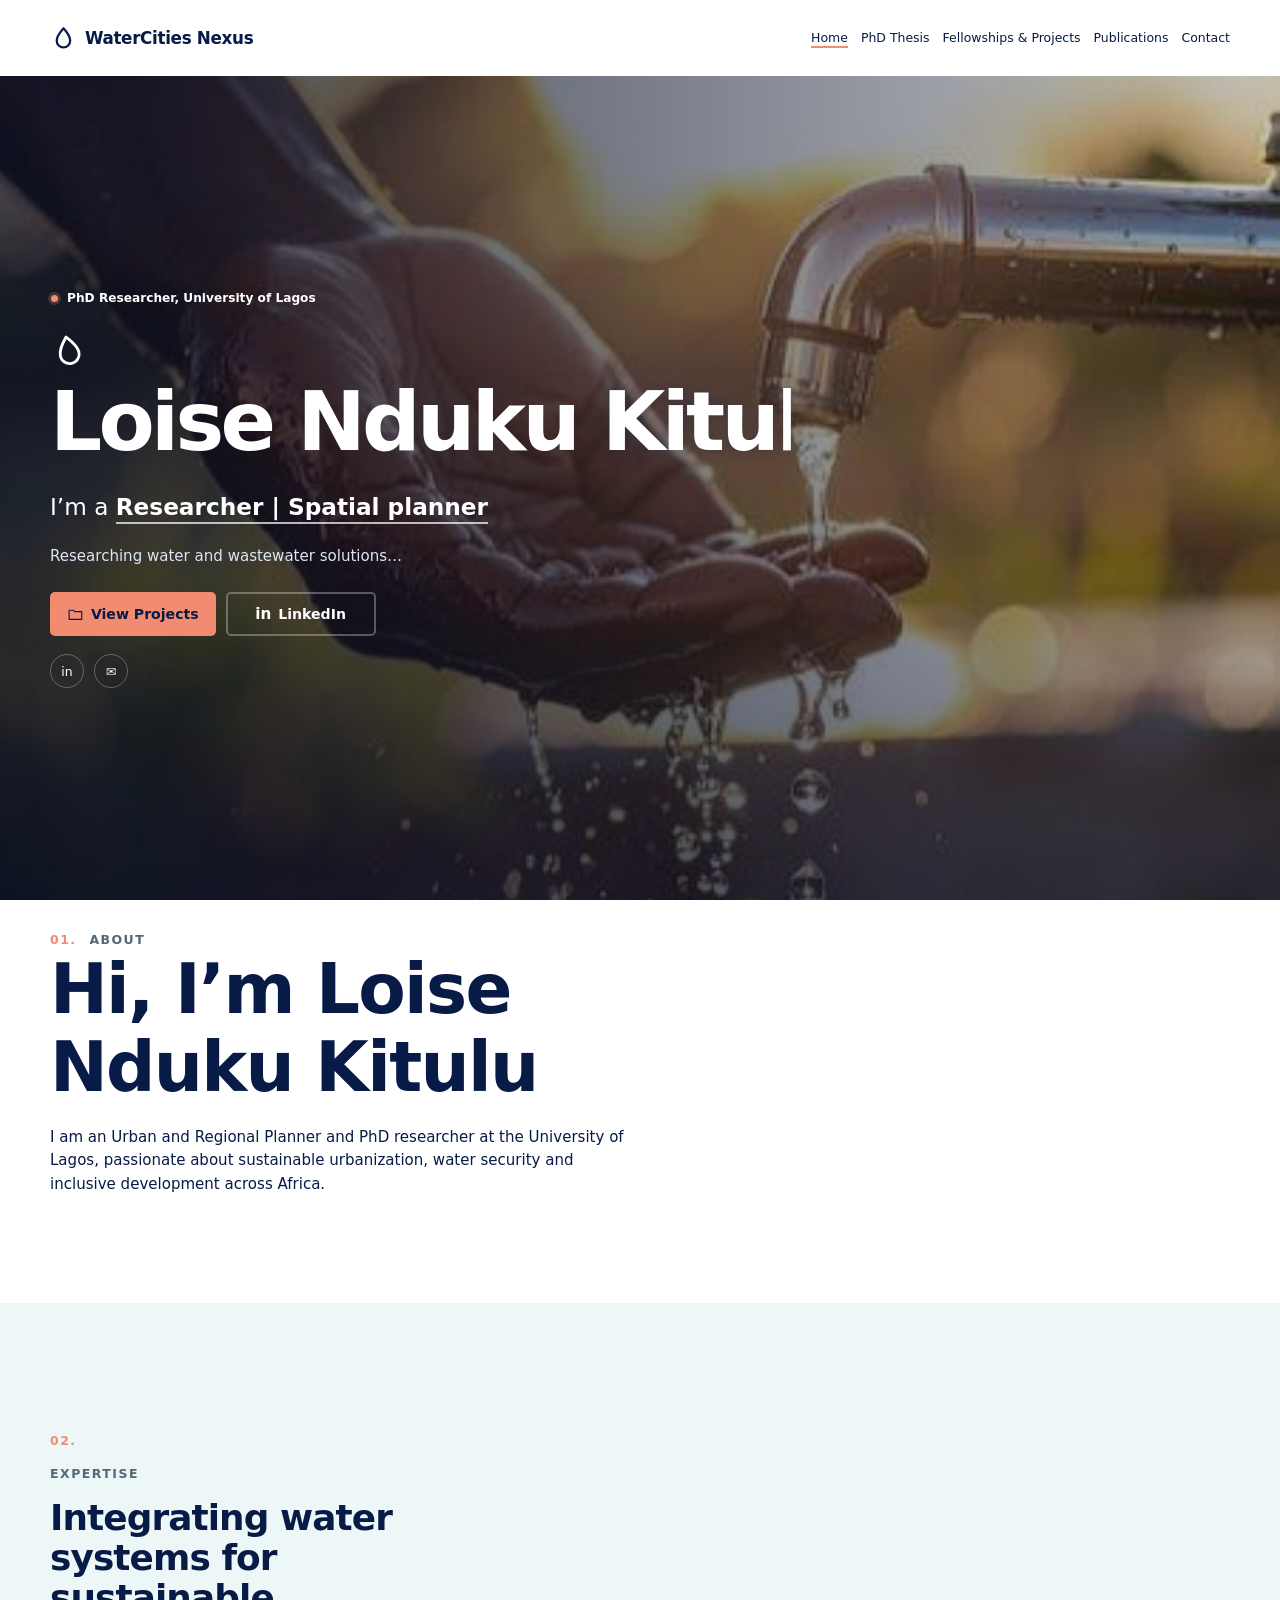
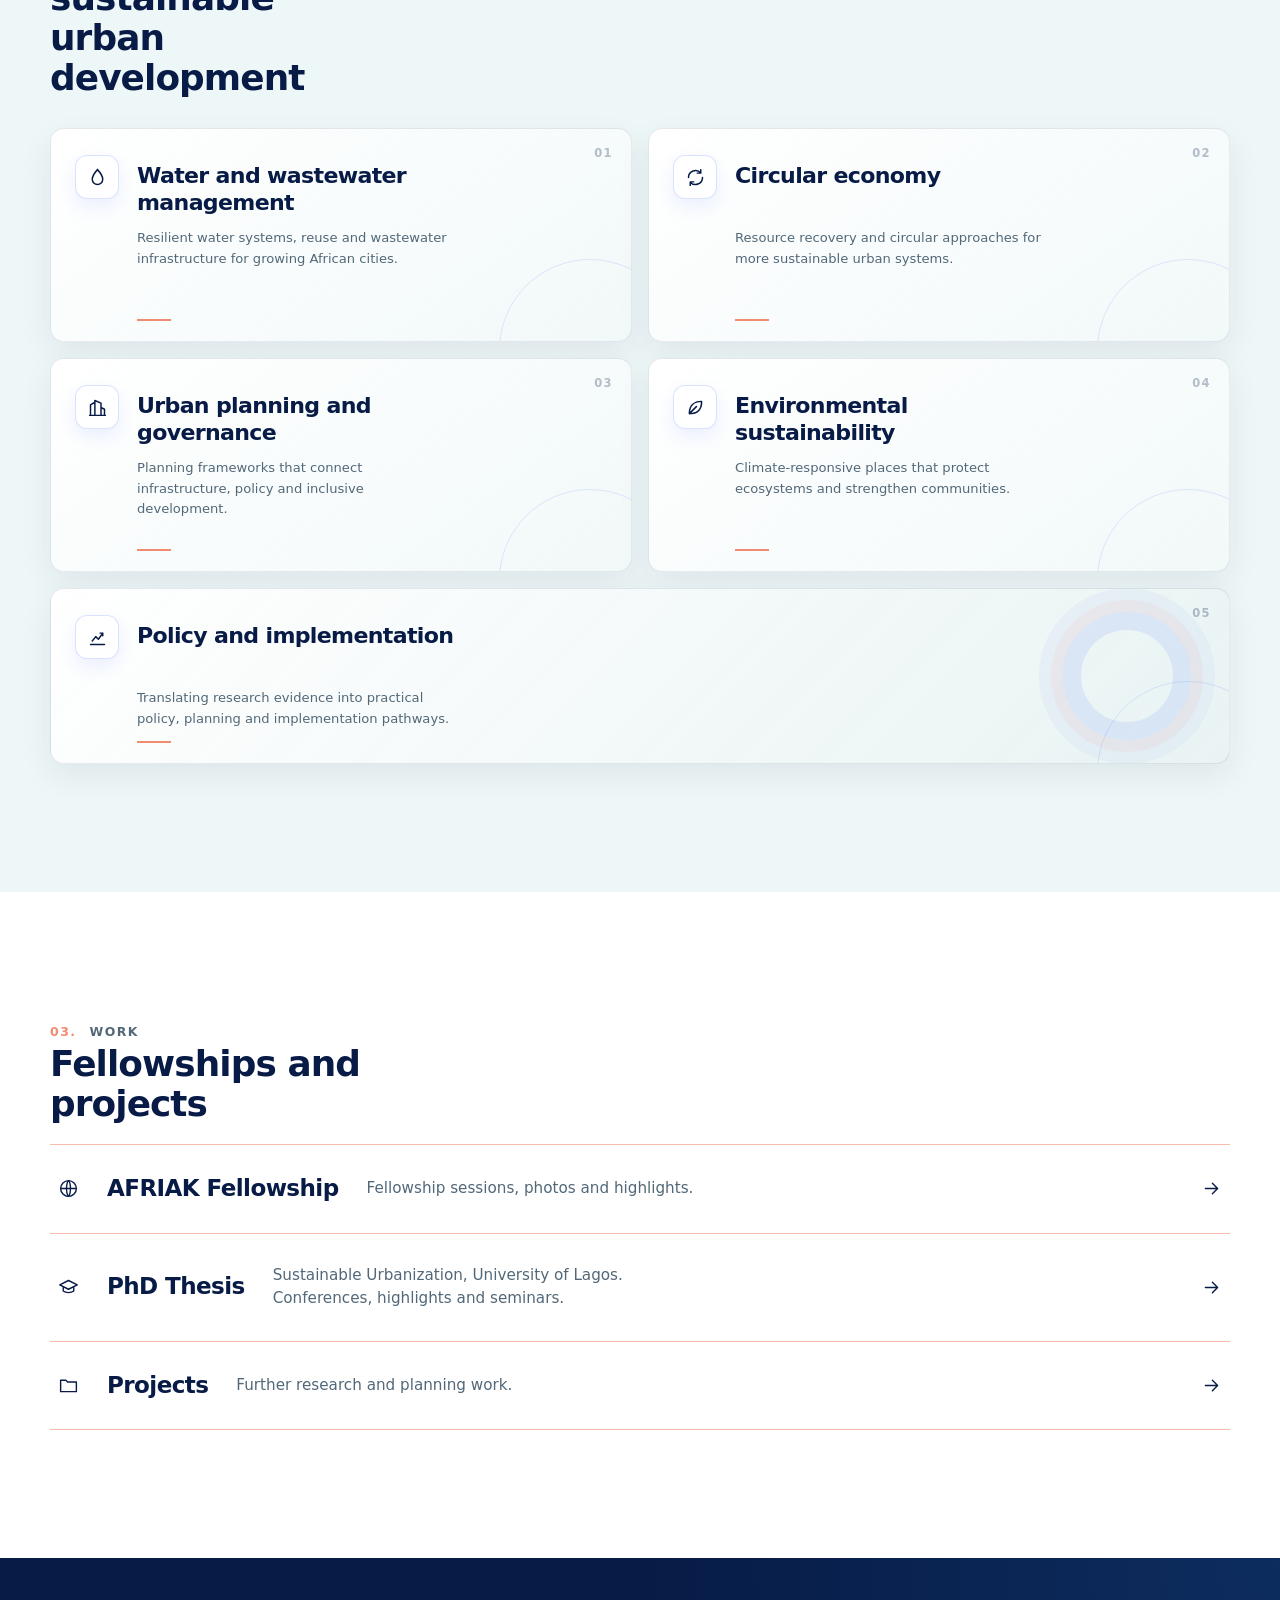
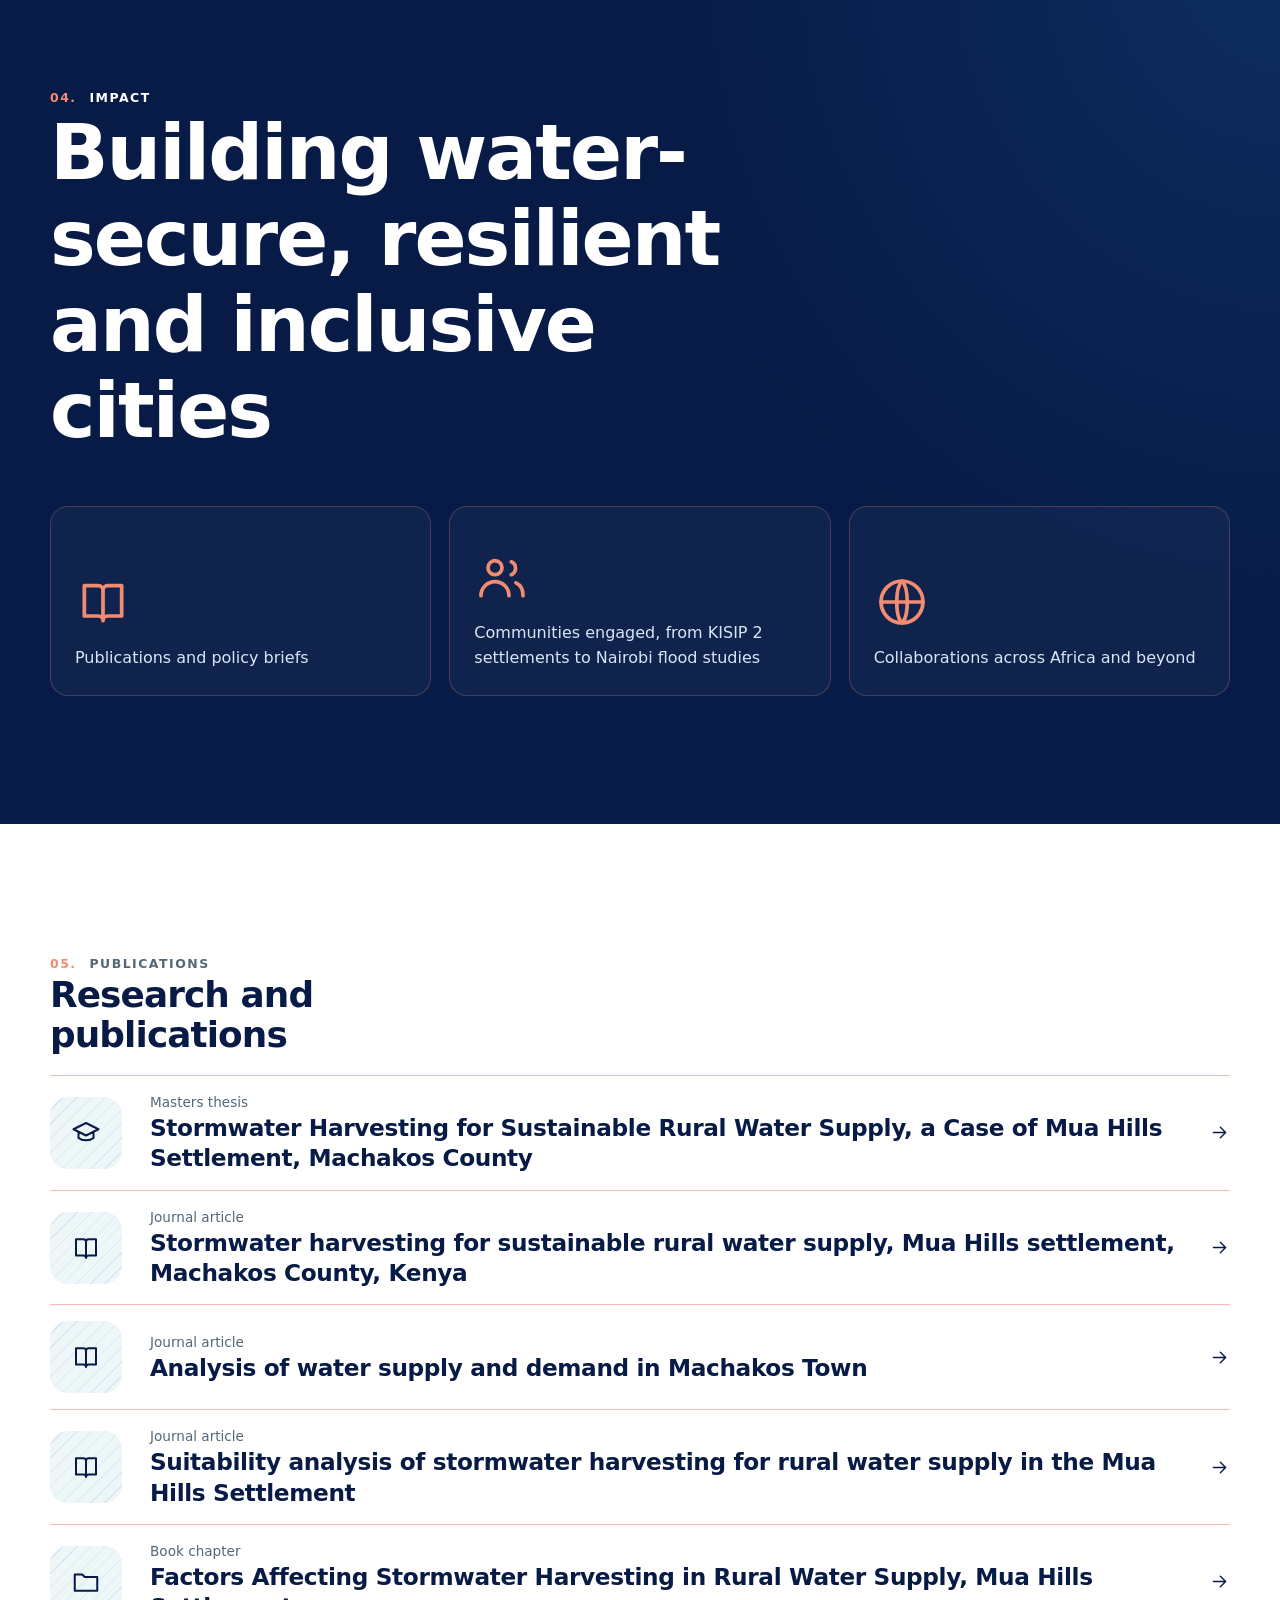
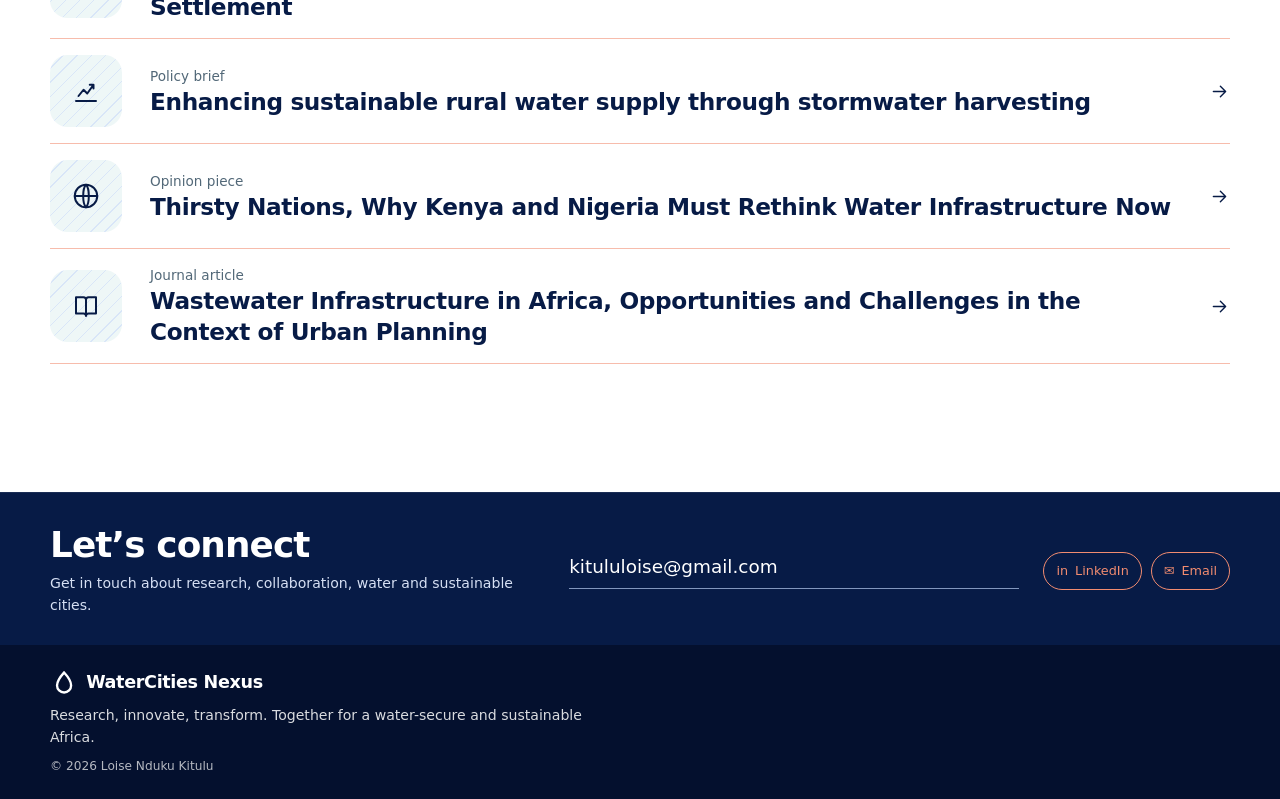
==== commit 68bebda5: "site updates" ====
--- a/index.html
+++ b/index.html
@@ -172,15 +172,16 @@
     <main>
       <section class="hero">
         <img
-          src="assets/img/hero.jpg"
-          alt="Loise Nduku Kitulu presenting at the AFRETEC Doctoral Academy"
+          src="assets/img/tap-conservation-hero.png"
+          alt="Hands catching water from a tap in the sunlight"
         />
         <div class="w">
           <span class="pill" data-r><i></i>PhD Researcher, University of Lagos</span>
+          <svg class="hero-mark ic" aria-hidden="true"><use href="#drop" /></svg>
           <h1>
             <span class="ln"
               ><span class="hero-name" style="--i: 0"
-                >Loise Nduku <b class="name-kitulu">Kitulu</b></span
+                ><span>Loise Nduku </span><b class="name-kitulu">Kitulu</b></span
               ></span
             >
           </h1>
@@ -201,11 +202,17 @@
               ><b class="in">in</b>LinkedIn</a
             >
           </div>
+          <div class="hero-socials" aria-label="Social links">
+            <a href="https://www.linkedin.com/in/loise-kitulu-929b941b9/" target="_blank" rel="noopener" aria-label="LinkedIn">in</a>
+            <a href="mailto:kitululoise@gmail.com" aria-label="Email">✉</a>
+          </div>
         </div>
       </section>
       <section id="about">
         <div class="w about">
           <div>
+            <p class="section-no" data-r>01.</p>
+            <p class="section-kicker" data-r>About</p>
             <h2 data-r>Hi, I’m Loise Nduku Kitulu</h2>
             <p data-r>
               I am an Urban and Regional Planner and PhD researcher at the University of Lagos,
@@ -218,26 +225,72 @@
       </section>
       <section class="alt">
         <div class="w">
+          <p class="section-no" data-r>02.</p>
+          <p class="section-kicker" data-r>Expertise</p>
           <h2 data-r>Integrating water systems for sustainable urban development</h2>
-          <div class="row" data-r>
-            <svg class="ic"><use href="#drop" /></svg><b>Water and wastewater management</b>
-          </div>
-          <div class="row" data-r>
-            <svg class="ic"><use href="#loop" /></svg><b>Circular economy</b>
-          </div>
-          <div class="row" data-r>
-            <svg class="ic"><use href="#city" /></svg><b>Urban planning and governance</b>
-          </div>
-          <div class="row" data-r>
-            <svg class="ic"><use href="#leaf" /></svg><b>Environmental sustainability</b>
-          </div>
-          <div class="row" data-r>
-            <svg class="ic"><use href="#chart" /></svg><b>Policy and implementation</b>
+          <div class="expertise-grid">
+            <article class="expertise-card" data-r>
+              <span class="expertise-number">01</span>
+              <span class="expertise-icon">
+                <svg class="ic" viewBox="0 0 24 24" aria-hidden="true">
+                  <use href="#drop" />
+                </svg>
+              </span>
+              <h3>Water and wastewater management</h3>
+              <p>Resilient water systems, reuse and wastewater infrastructure for growing African cities.</p>
+              <span class="expertise-line"></span>
+            </article>
+            <article class="expertise-card" data-r>
+              <span class="expertise-number">02</span>
+              <span class="expertise-icon">
+                <svg class="ic" viewBox="0 0 24 24" aria-hidden="true">
+                  <use href="#loop" />
+                </svg>
+              </span>
+              <h3>Circular economy</h3>
+              <p>Resource recovery and circular approaches for more sustainable urban systems.</p>
+              <span class="expertise-line"></span>
+            </article>
+            <article class="expertise-card" data-r>
+              <span class="expertise-number">03</span>
+              <span class="expertise-icon">
+                <svg class="ic" viewBox="0 0 24 24" aria-hidden="true">
+                  <use href="#city" />
+                </svg>
+              </span>
+              <h3>Urban planning and governance</h3>
+              <p>Planning frameworks that connect infrastructure, policy and inclusive development.</p>
+              <span class="expertise-line"></span>
+            </article>
+            <article class="expertise-card" data-r>
+              <span class="expertise-number">04</span>
+              <span class="expertise-icon">
+                <svg class="ic" viewBox="0 0 24 24" aria-hidden="true">
+                  <use href="#leaf" />
+                </svg>
+              </span>
+              <h3>Environmental sustainability</h3>
+              <p>Climate-responsive places that protect ecosystems and strengthen communities.</p>
+              <span class="expertise-line"></span>
+            </article>
+            <article class="expertise-card expertise-wide" data-r>
+              <span class="expertise-number">05</span>
+              <span class="expertise-icon">
+                <svg class="ic" viewBox="0 0 24 24" aria-hidden="true">
+                  <use href="#chart" />
+                </svg>
+              </span>
+              <h3>Policy and implementation</h3>
+              <p>Translating research evidence into practical policy, planning and implementation pathways.</p>
+              <span class="expertise-line"></span>
+            </article>
           </div>
         </div>
       </section>
       <section>
         <div class="w">
+          <p class="section-no" data-r>03.</p>
+          <p class="section-kicker" data-r>Work</p>
           <h2 data-r>Fellowships and projects</h2>
           <a class="row" href="projects.html#afriak" data-cur="Open" data-r
             ><svg class="ic"><use href="#globe" /></svg><b>AFRIAK Fellowship</b
@@ -258,6 +311,8 @@
       </section>
       <section class="dark">
         <div class="w">
+          <p class="section-no" data-r>04.</p>
+          <p class="section-kicker" data-r>Impact</p>
           <h2 data-r>Building water-secure, resilient and inclusive cities</h2>
           <div class="tri">
             <div data-r>
@@ -277,6 +332,8 @@
       </section>
       <section id="publications">
         <div class="w">
+          <p class="section-no" data-r>05.</p>
+          <p class="section-kicker" data-r>Publications</p>
           <h2 data-r>Research and publications</h2>
           <a
             class="pub"
--- a/assets/style.css
+++ b/assets/style.css
@@ -38,7 +38,7 @@
 .w {
   max-width: 1200px;
   margin: auto;
-  padding: 0 24px;
+  padding: 0 10px;
 }
 .ic {
   width: 1.4em;
@@ -134,14 +134,16 @@
   position: fixed;
   inset: 0 0 auto;
   z-index: 30;
-  color: #fff;
+  height: 76px;
+  background: #fff;
+  color: var(--n);
   transition:
     background 0.3s,
     color 0.3s,
     box-shadow 0.3s;
 }
 header.sc {
-  background: rgba(255, 255, 255, 0.9);
+  background: rgba(255, 255, 255, 0.96);
   backdrop-filter: blur(10px);
   color: var(--n);
   box-shadow: 0 1px 0 var(--l);
@@ -151,7 +153,8 @@
   align-items: center;
   justify-content: space-between;
   gap: 16px;
-  padding: 14px 24px;
+  height: 76px;
+  padding: 0 24px;
   max-width: 1200px;
   margin: auto;
 }
@@ -169,9 +172,6 @@
   width: 1.6em;
   height: 1.6em;
   stroke-width: 2;
-}
-header:not(.sc) .lg .ic {
-  color: #fff;
 }
 .nav ul {
   display: flex;
@@ -277,13 +277,14 @@
 /* hero */
 .hero {
   position: relative;
-  height: 100svh;
+  height: calc(100svh - 76px);
   min-height: 620px;
   color: #fff;
   display: flex;
-  align-items: flex-end;
+  align-items: center;
   overflow: hidden;
   background: var(--n);
+  margin-top: 76px;
 }
 .hero > img {
   position: absolute;
@@ -292,11 +293,8 @@
   height: 100%;
   object-fit: cover;
   object-position: 52% 25%;
-  clip-path: inset(14% 10% 0 10% round 32px);
-  transform: scale(1.18);
-  transition:
-    clip-path 1.7s var(--e),
-    transform 2.6s var(--e);
+  clip-path: none;
+  transform: none;
 }
 .ready .hero > img {
   clip-path: inset(0);
@@ -1067,8 +1065,8 @@
   filter: saturate(0.8) brightness(0.8);
 }
 .hero .w {
-  padding-top: 110px;
-  padding-bottom: clamp(64px, 9vh, 96px);
+  padding-top: clamp(42px, 8vh, 72px);
+  padding-bottom: clamp(42px, 8vh, 72px);
   width: 100%;
 }
 .pill {
@@ -1131,7 +1129,8 @@
 }
 @media (max-width: 600px) {
   .hero {
-    min-height: 100svh;
+    height: calc(100svh - 76px);
+    min-height: 560px;
   }
   .hero h1 {
     max-width: none;
@@ -1234,7 +1233,7 @@
 .eh {
   max-width: 1200px;
   margin: 0 auto;
-  padding: 0 24px;
+  padding: 0 10px;
   display: flex;
   align-items: flex-end;
   justify-content: space-between;
@@ -1246,14 +1245,14 @@
 .cr {
   max-width: 1200px;
   margin: 0 auto;
-  padding: 0 50px;
+  padding: 0 10px;
   width: 100%;
 }
 .cv {
   overflow: hidden;
   width: 100%;
-  -webkit-mask-image: linear-gradient(90deg, transparent 0, #000 14%, #000 86%, transparent 100%);
-  mask-image: linear-gradient(90deg, transparent 0, #000 14%, #000 86%, transparent 100%);
+  -webkit-mask-image: linear-gradient(90deg, transparent 0, #000 10%, #000 90%, transparent 100%);
+  mask-image: linear-gradient(90deg, transparent 0, #000 10%, #000 90%, transparent 100%);
 }
 .tr {
   display: flex;
@@ -1274,7 +1273,7 @@
 }
 .cd {
   flex: none;
-  width: 200px;
+  width: 220px;
   margin-right: 14px;
   display: flex;
   flex-direction: column;
@@ -1586,7 +1585,7 @@
   color: #fff;
 }
 .cd {
-  width: 180px;
+  width: 220px;
   margin-right: 12px;
   background: #071b46;
 }
@@ -1611,11 +1610,12 @@
 /* Requested portfolio refinements */
 .hero:after {
   background:
-    linear-gradient(90deg, rgba(4, 12, 38, 0.62), rgba(6, 21, 74, 0.42) 55%, rgba(6, 21, 74, 0.24)),
-    linear-gradient(0deg, rgba(4, 12, 38, 0.48), transparent 40%);
+    linear-gradient(90deg, rgba(4, 12, 38, 0.76), rgba(6, 21, 74, 0.60) 55%, rgba(6, 21, 74, 0.42)),
+    linear-gradient(0deg, rgba(4, 12, 38, 0.62), transparent 40%);
 }
 .hero > img {
-  filter: saturate(0.9) brightness(0.92);
+  object-position: 50% 52%;
+  filter: saturate(0.82) brightness(0.88);
 }
 .pill i {
   background: var(--accent);
@@ -1682,11 +1682,425 @@
 }
 @media (max-width: 760px) {
   .cr {
-    padding: 0 20px;
+    padding: 0 10px;
   }
   .cv {
     -webkit-mask-image: none;
     mask-image: none;
+  }
+}
+
+/* Persona-inspired portfolio layout */
+header,
+header.sc {
+  height: 76px;
+  background: #fff;
+  color: var(--n);
+  box-shadow: none;
+  backdrop-filter: none;
+}
+header.sc {
+  background: rgba(255, 255, 255, 0.96);
+  box-shadow: 0 1px 0 rgba(7, 27, 70, 0.08);
+  backdrop-filter: blur(12px);
+}
+header .nav {
+  height: 76px;
+  max-width: 1200px;
+  padding: 0 10px;
+}
+header .lg {
+  color: var(--n);
+  font-size: 1.05rem;
+}
+header:not(.sc) .lg .ic,
+header:not(.sc) .lg,
+header:not(.sc) .nav ul a,
+header:not(.sc) .mb {
+  color: var(--n);
+}
+header.sc .lg,
+header.sc .nav ul a {
+  color: var(--n);
+}
+.hero {
+  height: calc(100svh - 76px);
+  min-height: 620px;
+  margin-top: 76px;
+  align-items: center;
+  background: #071b46;
+}
+.hero:after {
+  background:
+    linear-gradient(90deg, rgba(4, 12, 38, 0.72) 0%, rgba(4, 12, 38, 0.48) 48%, rgba(4, 12, 38, 0.12) 100%),
+    linear-gradient(0deg, rgba(4, 12, 38, 0.38), transparent 55%);
+}
+.hero > img {
+  object-position: 50% 52%;
+  filter: saturate(0.86) brightness(0.88);
+}
+.hero .w {
+  max-width: 1200px;
+  padding-top: 36px;
+  padding-bottom: 42px;
+}
+.hero-mark {
+  width: 38px;
+  height: 38px;
+  margin-bottom: 12px;
+  color: #fff;
+  transform: rotate(-12deg);
+  stroke-width: 1.8;
+}
+.hero h1 {
+  max-width: 13ch;
+  margin: 0;
+  font-size: clamp(3.2rem, 6.4vw, 5.8rem);
+  line-height: 0.98;
+  letter-spacing: -0.045em;
+}
+.hero h1 .ln {
+  overflow: visible;
+}
+.hero h1 .ln > span {
+  display: block;
+  transform: none;
+}
+.hero h1 .ln > span > span,
+.hero h1 .ln > span > b {
+  display: inline;
+}
+.hero h1 .name-kitulu {
+  color: #fff;
+  font-weight: 600;
+}
+.hero .pill {
+  margin-bottom: 18px;
+  font-size: 0.76rem;
+  text-transform: none;
+  letter-spacing: 0;
+  color: #fff;
+  text-shadow: none;
+}
+.hero .pill i {
+  display: block;
+  width: 7px;
+  height: 7px;
+  background: var(--accent);
+  box-shadow: 0 0 0 3px rgba(242, 140, 112, 0.22);
+}
+.hero .role {
+  margin-top: 20px;
+  text-transform: none;
+  font-weight: 500;
+  letter-spacing: 0;
+}
+.hero .role b {
+  border-bottom: 2px solid rgba(255, 255, 255, 0.7);
+}
+.hero .lead {
+  max-width: 52ch;
+  color: #dce6f7;
+}
+.hero .cta {
+  margin-top: 24px;
+  margin-bottom: 0;
+}
+.hero .btn {
+  border-radius: 5px;
+  min-width: 150px;
+  justify-content: center;
+}
+.hero-socials {
+  display: flex;
+  gap: 10px;
+  margin-top: 18px;
+}
+.hero-socials a {
+  width: 34px;
+  height: 34px;
+  display: grid;
+  place-items: center;
+  border: 1px solid rgba(255, 255, 255, 0.28);
+  border-radius: 50%;
+  color: #fff;
+  text-decoration: none;
+  font-size: 0.78rem;
+  transition: 0.25s;
+}
+.hero-socials a:hover {
+  background: var(--accent);
+  border-color: var(--accent);
+  color: var(--n);
+}
+.section-no,
+.section-kicker {
+  display: inline;
+  margin: 0 0 14px;
+  font-size: 0.78rem;
+  font-weight: 700;
+  text-transform: uppercase;
+  letter-spacing: 0.12em;
+}
+.section-no {
+  color: var(--accent);
+  margin-right: 8px;
+}
+.section-kicker {
+  color: var(--t);
+}
+.dark .section-kicker,
+.dark .section-no {
+  color: #fff;
+}
+.dark .section-no {
+  color: var(--accent);
+}
+.about {
+  align-items: center;
+}
+.about h2 {
+  max-width: 12ch;
+  font-size: clamp(2.6rem, 5.4vw, 5.2rem);
+}
+.alt .w {
+  display: grid;
+  grid-template-columns: 1fr;
+}
+.alt .section-no,
+.alt .section-kicker,
+.alt h2 {
+  grid-column: 1 / -1;
+}
+.alt h2 {
+  max-width: 14ch;
+  margin-bottom: 30px;
+}
+.expertise-grid {
+  display: grid;
+  grid-template-columns: repeat(2, minmax(0, 1fr));
+  gap: 16px;
+}
+.expertise-card {
+  min-height: 214px;
+  position: relative;
+  isolation: isolate;
+  overflow: hidden;
+  border: 1px solid rgba(7, 27, 70, 0.09);
+  border-radius: 14px;
+  background:
+    linear-gradient(145deg, rgba(255, 255, 255, 0.96), rgba(238, 247, 247, 0.78)),
+    #fff;
+  padding: 26px 24px 24px 86px;
+  box-shadow: 0 12px 32px rgba(7, 27, 70, 0.07);
+  transition:
+    transform 0.45s var(--e),
+    box-shadow 0.45s var(--e),
+    border-color 0.45s;
+}
+.expertise-card:before {
+  content: "";
+  position: absolute;
+  inset: auto -50px -100px auto;
+  width: 180px;
+  height: 180px;
+  border: 1px solid rgba(27, 77, 255, 0.12);
+  border-radius: 50%;
+  transition: transform 0.6s var(--e);
+  z-index: -1;
+}
+.expertise-card:hover {
+  transform: translateY(-7px);
+  border-color: rgba(27, 77, 255, 0.24);
+  box-shadow: 0 20px 42px rgba(7, 27, 70, 0.14);
+}
+.expertise-card:hover:before {
+  transform: scale(1.35);
+}
+.expertise-number {
+  position: absolute;
+  top: 16px;
+  right: 18px;
+  color: rgba(7, 27, 70, 0.28);
+  font-size: 0.72rem;
+  font-weight: 800;
+  letter-spacing: 0.12em;
+}
+.expertise-icon {
+  position: absolute;
+  left: 24px;
+  top: 26px;
+  width: 44px;
+  height: 44px;
+  display: grid;
+  place-items: center;
+  border: 1px solid rgba(27, 77, 255, 0.16);
+  border-radius: 12px;
+  background: #fff;
+  color: var(--b);
+  box-shadow: 0 8px 18px rgba(27, 77, 255, 0.08);
+}
+.expertise-icon .ic {
+  width: 21px;
+  height: 21px;
+  stroke-width: 1.7;
+  transition: transform 0.45s var(--e);
+}
+.expertise-card:hover .expertise-icon .ic {
+  transform: rotate(-8deg) scale(1.12);
+  stroke-dashoffset: 0;
+  animation: iconDraw 0.9s var(--e);
+}
+.expertise-card h3 {
+  max-width: 22ch;
+  min-height: 2.4em;
+  margin: 8px 0 12px;
+  font-size: clamp(1.05rem, 1.8vw, 1.38rem);
+  line-height: 1.2;
+}
+.expertise-card p {
+  max-width: 38ch;
+  margin: 0;
+  color: var(--t);
+  font-size: 0.82rem;
+  line-height: 1.55;
+}
+.expertise-line {
+  position: absolute;
+  left: 86px;
+  bottom: 20px;
+  width: 34px;
+  height: 2px;
+  background: var(--accent);
+  transition: width 0.45s var(--e);
+}
+.expertise-card:hover .expertise-line {
+  width: 72px;
+}
+.expertise-wide {
+  grid-column: 1 / -1;
+  min-height: 176px;
+  padding-right: 38%;
+  background:
+    linear-gradient(135deg, rgba(255, 255, 255, 0.98), rgba(231, 242, 242, 0.92)),
+    #fff;
+}
+.expertise-wide:after {
+  content: "";
+  position: absolute;
+  right: 38px;
+  top: 50%;
+  width: 92px;
+  height: 92px;
+  border: 18px solid rgba(27, 77, 255, 0.09);
+  border-radius: 50%;
+  transform: translateY(-50%);
+  box-shadow:
+    0 0 0 12px rgba(242, 140, 112, 0.08),
+    0 0 0 24px rgba(27, 77, 255, 0.04);
+  z-index: -1;
+}
+@keyframes iconDraw {
+  from {
+    stroke-dasharray: 1;
+    stroke-dashoffset: 1;
+  }
+  to {
+    stroke-dasharray: 1;
+    stroke-dashoffset: 0;
+  }
+}
+.dark {
+  background:
+    radial-gradient(50% 80% at 100% 0, rgba(29, 91, 160, 0.28), transparent),
+    #071b46;
+}
+.dark h2 {
+  max-width: 13ch;
+  font-size: clamp(2.8rem, 6vw, 5.8rem);
+}
+.tri {
+  grid-template-columns: repeat(3, 1fr);
+  gap: 18px;
+  margin-top: 52px;
+}
+.tri > div {
+  min-height: 230px;
+  display: flex;
+  flex-direction: column;
+  justify-content: flex-end;
+  border: 1px solid rgba(255, 255, 255, 0.14);
+  background: rgba(255, 255, 255, 0.035);
+  padding: 28px;
+  border-radius: 0;
+}
+.tri > div p {
+  margin: 0;
+  color: #dbe5f5;
+}
+.pub {
+  padding: 16px 0;
+}
+.pub:hover {
+  background: rgba(238, 247, 247, 0.45);
+}
+.contact-compact {
+  background: #071b46;
+  border-top: 1px solid rgba(255, 255, 255, 0.08);
+}
+footer {
+  background: #04102e;
+}
+
+@media (max-width: 760px) {
+  header,
+  header.sc,
+  header .nav {
+    height: 68px;
+  }
+  header .nav {
+    padding: 0 10px;
+  }
+  .hero {
+    height: auto;
+    min-height: 100svh;
+  }
+  .hero .w {
+    padding: 108px 10px 48px;
+  }
+  .hero h1 {
+    max-width: none;
+    font-size: clamp(3rem, 16vw, 4.8rem);
+  }
+  .hero .role {
+    max-width: 28ch;
+  }
+  .hero-socials {
+    margin-top: 16px;
+  }
+  .alt .w {
+    display: block;
+  }
+  .expertise-grid {
+    grid-template-columns: 1fr;
+  }
+  .expertise-card,
+  .expertise-wide {
+    grid-column: auto;
+    min-height: 190px;
+    padding-right: 24px;
+  }
+  .expertise-wide:after {
+    width: 68px;
+    height: 68px;
+    right: 18px;
+    border-width: 12px;
+  }
+  .tri {
+    grid-template-columns: 1fr;
+  }
+  .tri > div {
+    min-height: 170px;
   }
 }
 .conference-highlights h2,
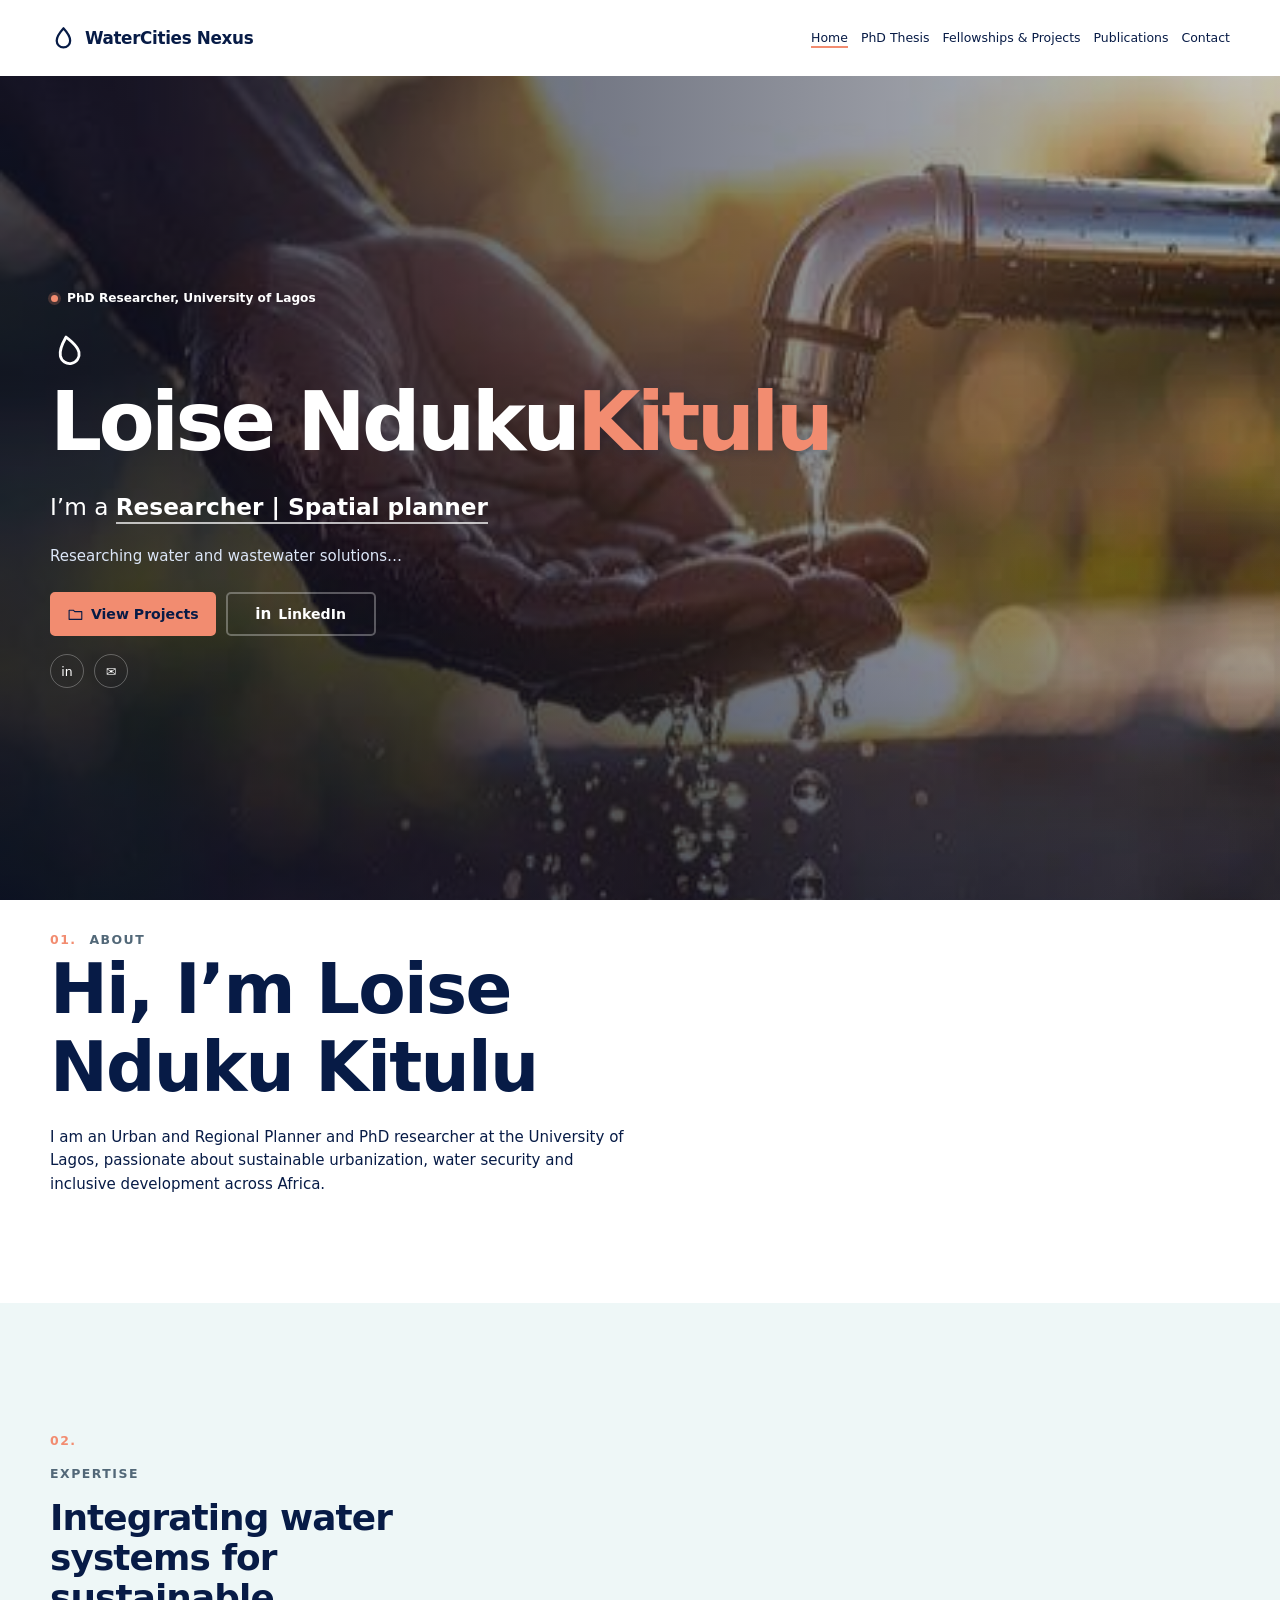
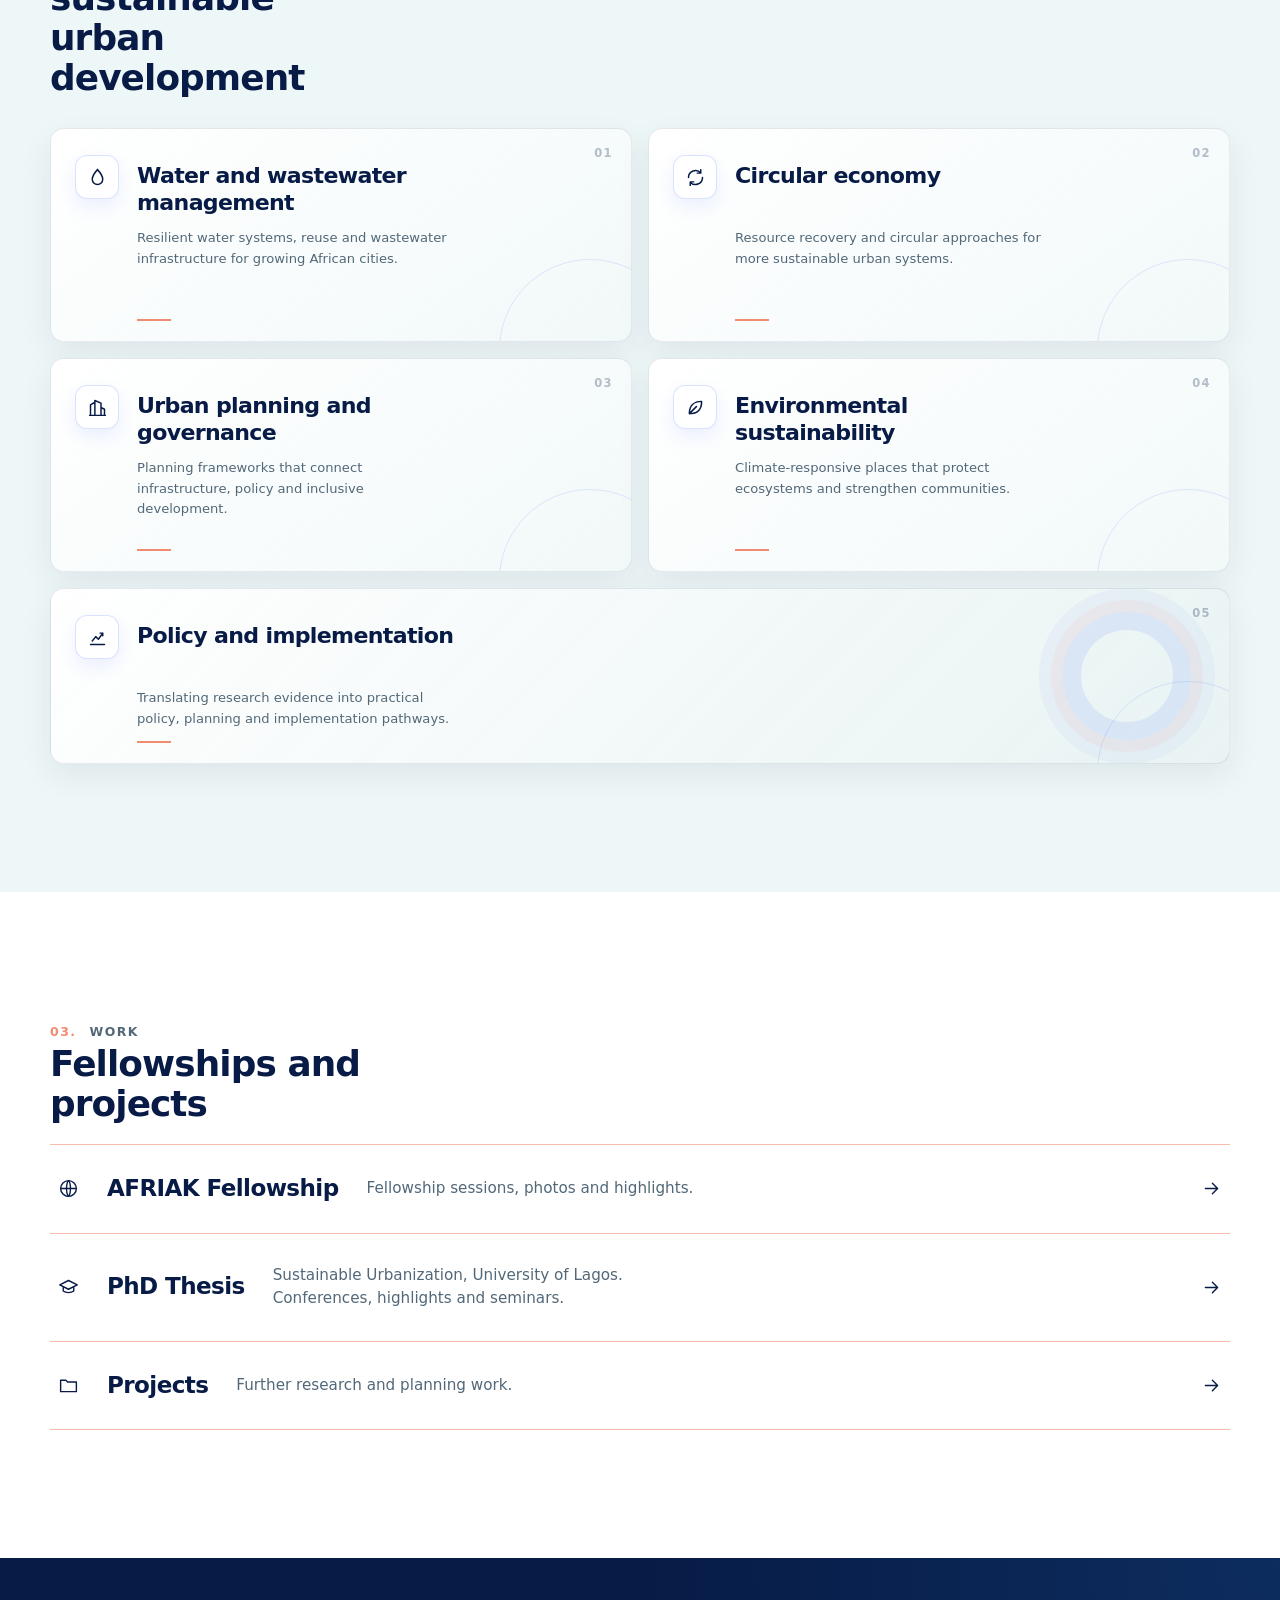
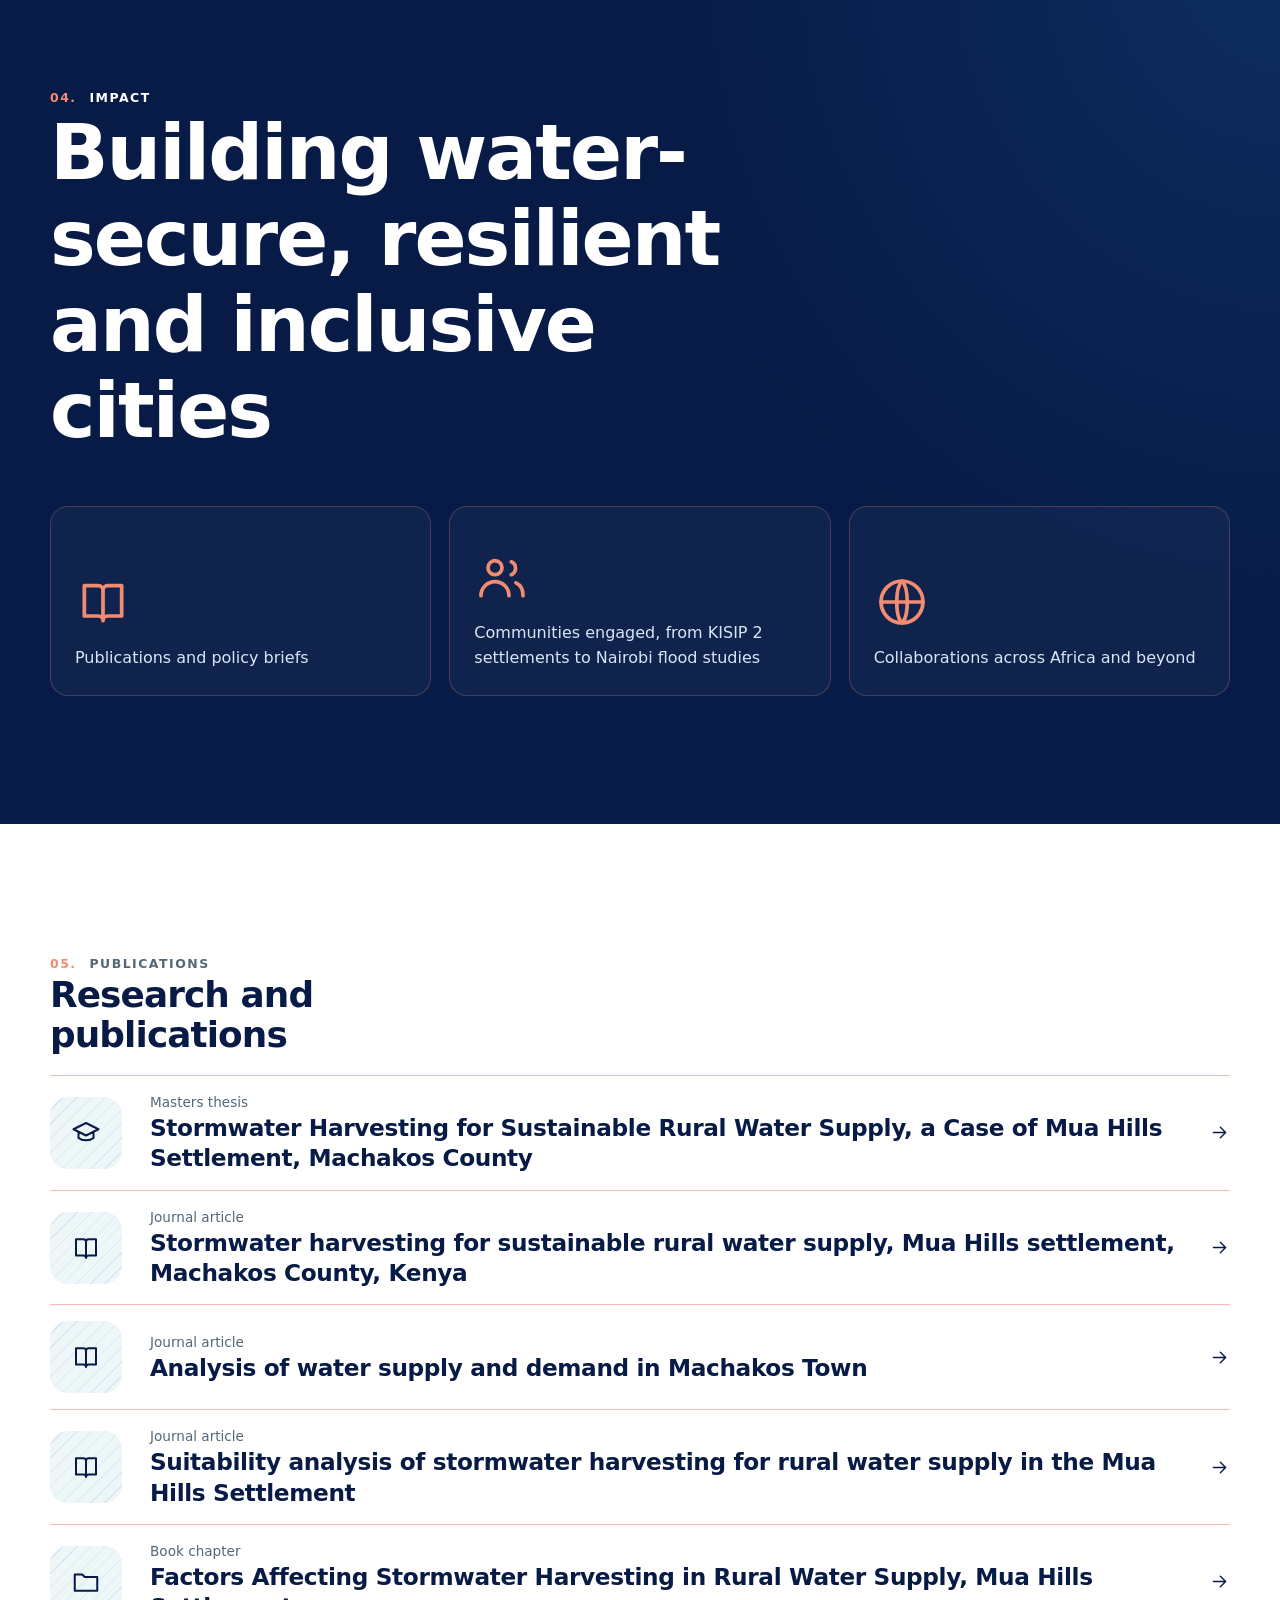
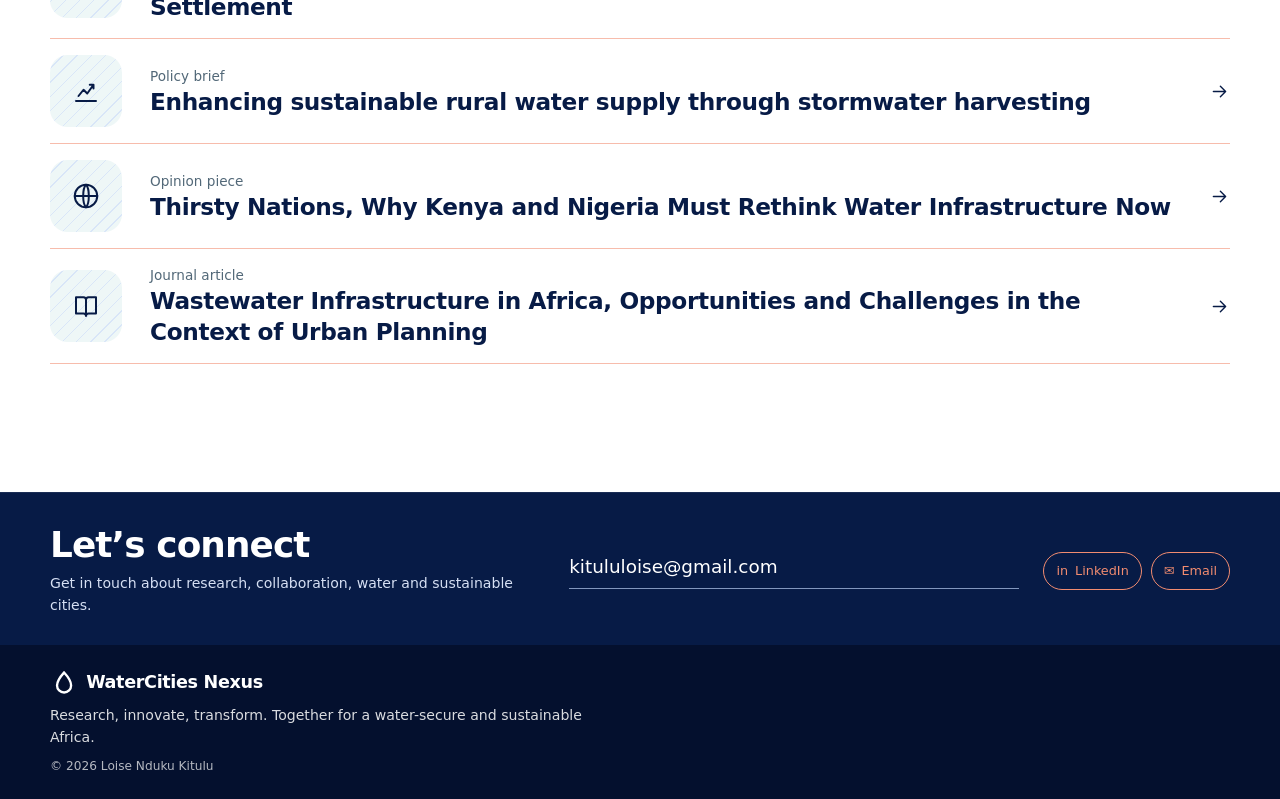
==== commit 15a218b1: "hero section" ====
--- a/index.html
+++ b/index.html
@@ -178,10 +178,15 @@
         <div class="w">
           <span class="pill" data-r><i></i>PhD Researcher, University of Lagos</span>
           <svg class="hero-mark ic" aria-hidden="true"><use href="#drop" /></svg>
+          <div class="mobile-hero-name" aria-hidden="true">
+            <span>Loise Nduku</span>
+            <strong>Kitulu</strong>
+          </div>
           <h1>
             <span class="ln"
               ><span class="hero-name" style="--i: 0"
-                ><span>Loise Nduku </span><b class="name-kitulu">Kitulu</b></span
+                ><span class="name-first">Loise Nduku</span
+                ><b class="name-kitulu">Kitulu</b></span
               ></span
             >
           </h1>
--- a/assets/style.css
+++ b/assets/style.css
@@ -1149,10 +1149,12 @@
     flex: 0 0 44px;
     width: 44px;
     height: 44px;
+    color: #fff;
   }
   .mb i {
     left: 11px;
     right: 11px;
+    background: #fff;
   }
   .mb i:first-child {
     top: 16px;
@@ -1183,12 +1185,13 @@
   .nav ul a {
     display: block;
     font-size: 1rem;
+    color: #fff;
     padding: 12px 4px;
     background: none;
     border-bottom: 1px solid rgba(255, 255, 255, 0.1);
   }
   .nav ul a.on {
-    color: #7db6ff;
+    color: #fff;
   }
   .open .nav ul {
     transform: none;
@@ -1452,12 +1455,12 @@
   width: auto;
   max-width: none;
   white-space: nowrap;
-  overflow: hidden;
-  clip-path: inset(0 100% 0 0);
+  overflow: visible;
+  clip-path: none;
   animation: none;
 }
 .ready .hero-name {
-  animation: nameType 2.4s steps(23, end) forwards;
+  animation: none;
 }
 .name-kitulu {
   color: var(--accent);
@@ -1759,11 +1762,18 @@
   line-height: 0.98;
   letter-spacing: -0.045em;
 }
+.mobile-hero-name {
+  display: none;
+}
 .hero h1 .ln {
   overflow: visible;
 }
 .hero h1 .ln > span {
   display: block;
+  transform: translateY(110%);
+  transition: transform 1.1s var(--e) 0.2s;
+}
+.ready .hero h1 .ln > span {
   transform: none;
 }
 .hero h1 .ln > span > span,
@@ -1771,7 +1781,7 @@
   display: inline;
 }
 .hero h1 .name-kitulu {
-  color: #fff;
+  color: var(--accent);
   font-weight: 600;
 }
 .hero .pill {
@@ -2053,6 +2063,22 @@
 }
 
 @media (max-width: 760px) {
+  .open header,
+  .open header.sc,
+  .open header .nav,
+  .open header .lg {
+    color: #fff;
+  }
+  .open .nav ul,
+  .open .nav ul a,
+  .open .nav ul a.on,
+  .open header .mb,
+  .open header .mb i {
+    color: #fff;
+  }
+  .open header .mb i {
+    background: #fff;
+  }
   header,
   header.sc,
   header .nav {
@@ -2069,8 +2095,66 @@
     padding: 108px 10px 48px;
   }
   .hero h1 {
-    max-width: none;
-    font-size: clamp(3rem, 16vw, 4.8rem);
+    position: absolute;
+    width: 1px;
+    height: 1px;
+    margin: -1px;
+    padding: 0;
+    overflow: hidden;
+    clip: rect(0 0 0 0);
+    clip-path: inset(50%);
+    white-space: nowrap;
+  }
+  .hero h1 .ln,
+  .hero h1 .ln > span {
+    width: 100%;
+  }
+  .hero h1 .ln > span {
+    display: flex;
+    flex-direction: column;
+  }
+  .hero h1 .hero-name {
+    display: flex;
+    flex-direction: column;
+    align-items: flex-start;
+    width: 100%;
+  }
+  .hero h1 .name-first,
+  .hero h1 .name-kitulu {
+    display: block;
+  }
+  .hero h1 .name-first,
+  .hero h1 .name-kitulu {
+    white-space: nowrap;
+  }
+  .mobile-hero-name {
+    display: flex;
+    flex-direction: column;
+    align-items: flex-start;
+    width: 100%;
+    margin: 0;
+    color: #fff;
+    font-size: clamp(2.35rem, 11.5vw, 3.8rem);
+    font-weight: 700;
+    line-height: 1.02;
+    letter-spacing: -0.045em;
+    text-shadow: 0 3px 18px rgba(4, 12, 38, 0.72);
+    transform: translateY(110%);
+    transition: transform 1.1s var(--e) 0.2s;
+  }
+  .ready .mobile-hero-name {
+    transform: none;
+  }
+  .mobile-hero-name span,
+  .mobile-hero-name strong {
+    display: block;
+  }
+  .mobile-hero-name strong {
+    color: var(--accent);
+    font-weight: 700;
+  }
+  .hero h1 .name-kitulu {
+    white-space: nowrap;
   }
   .hero .role {
     max-width: 28ch;
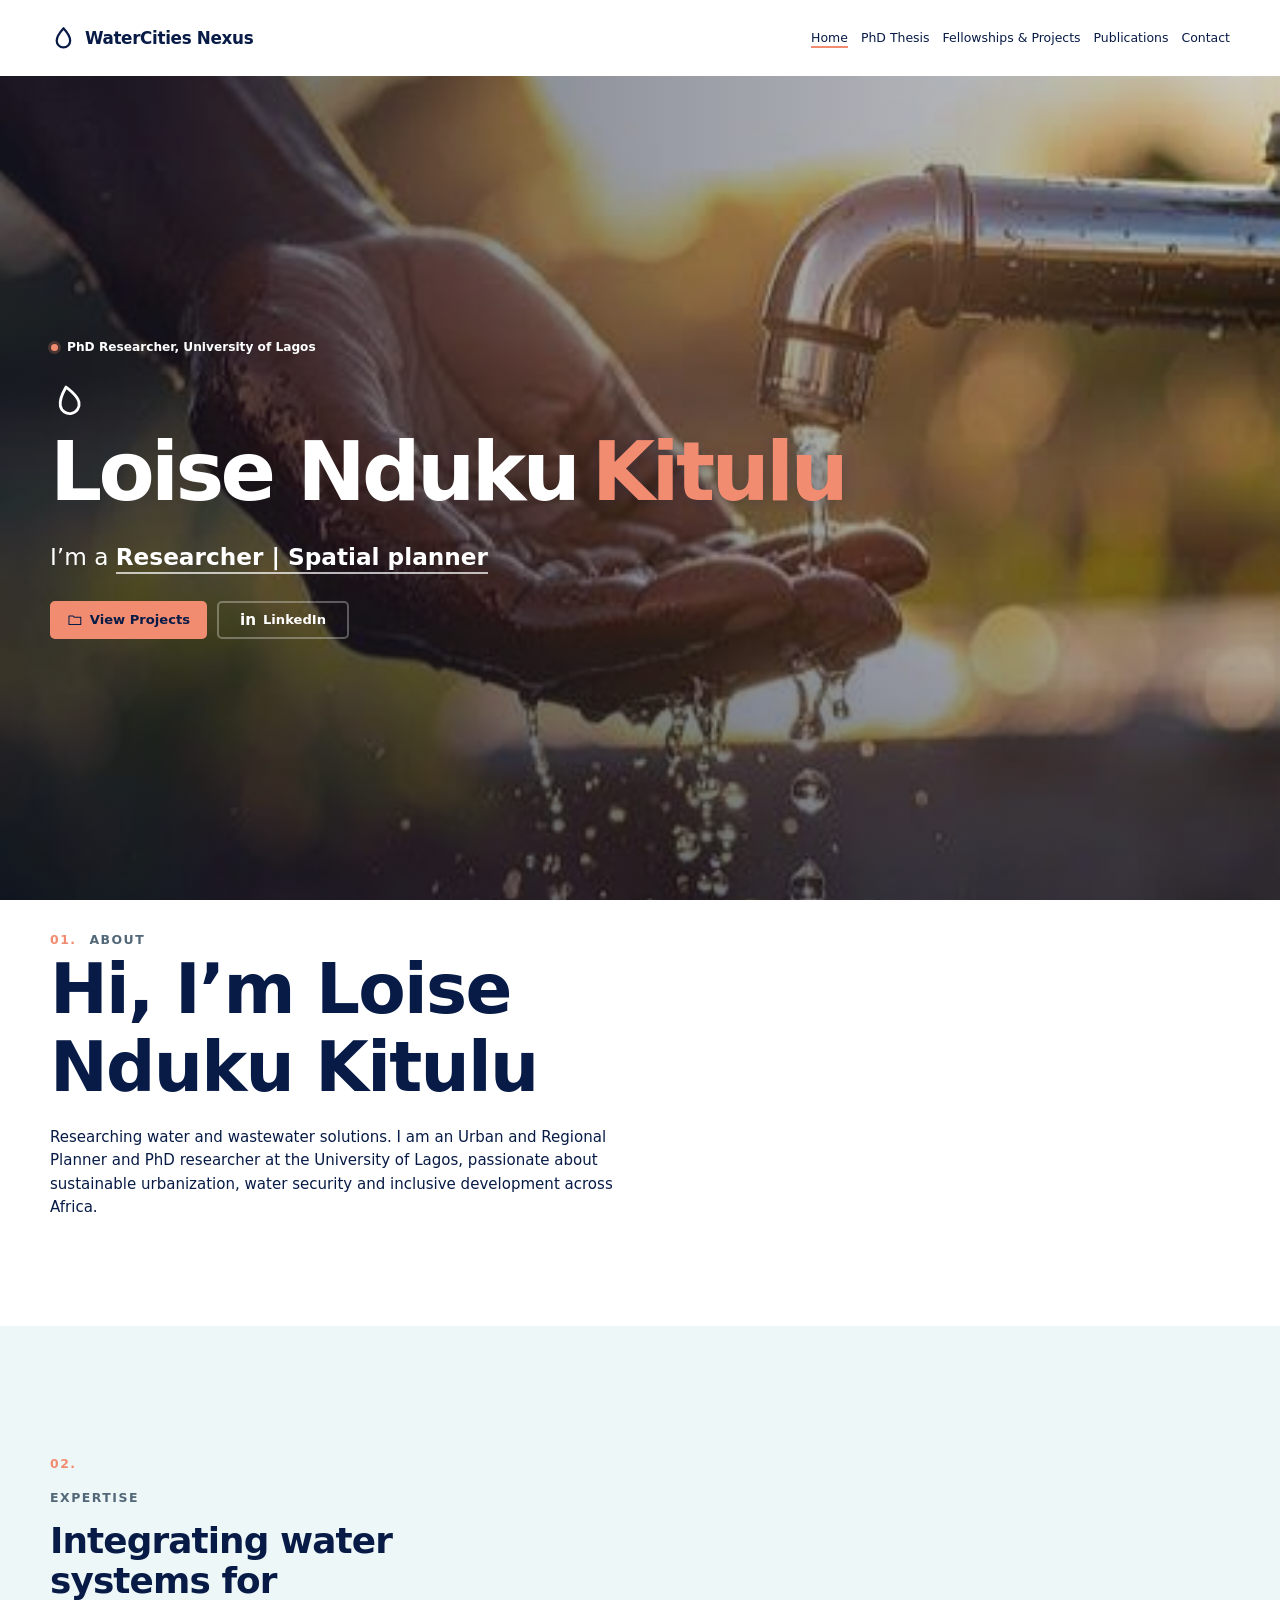
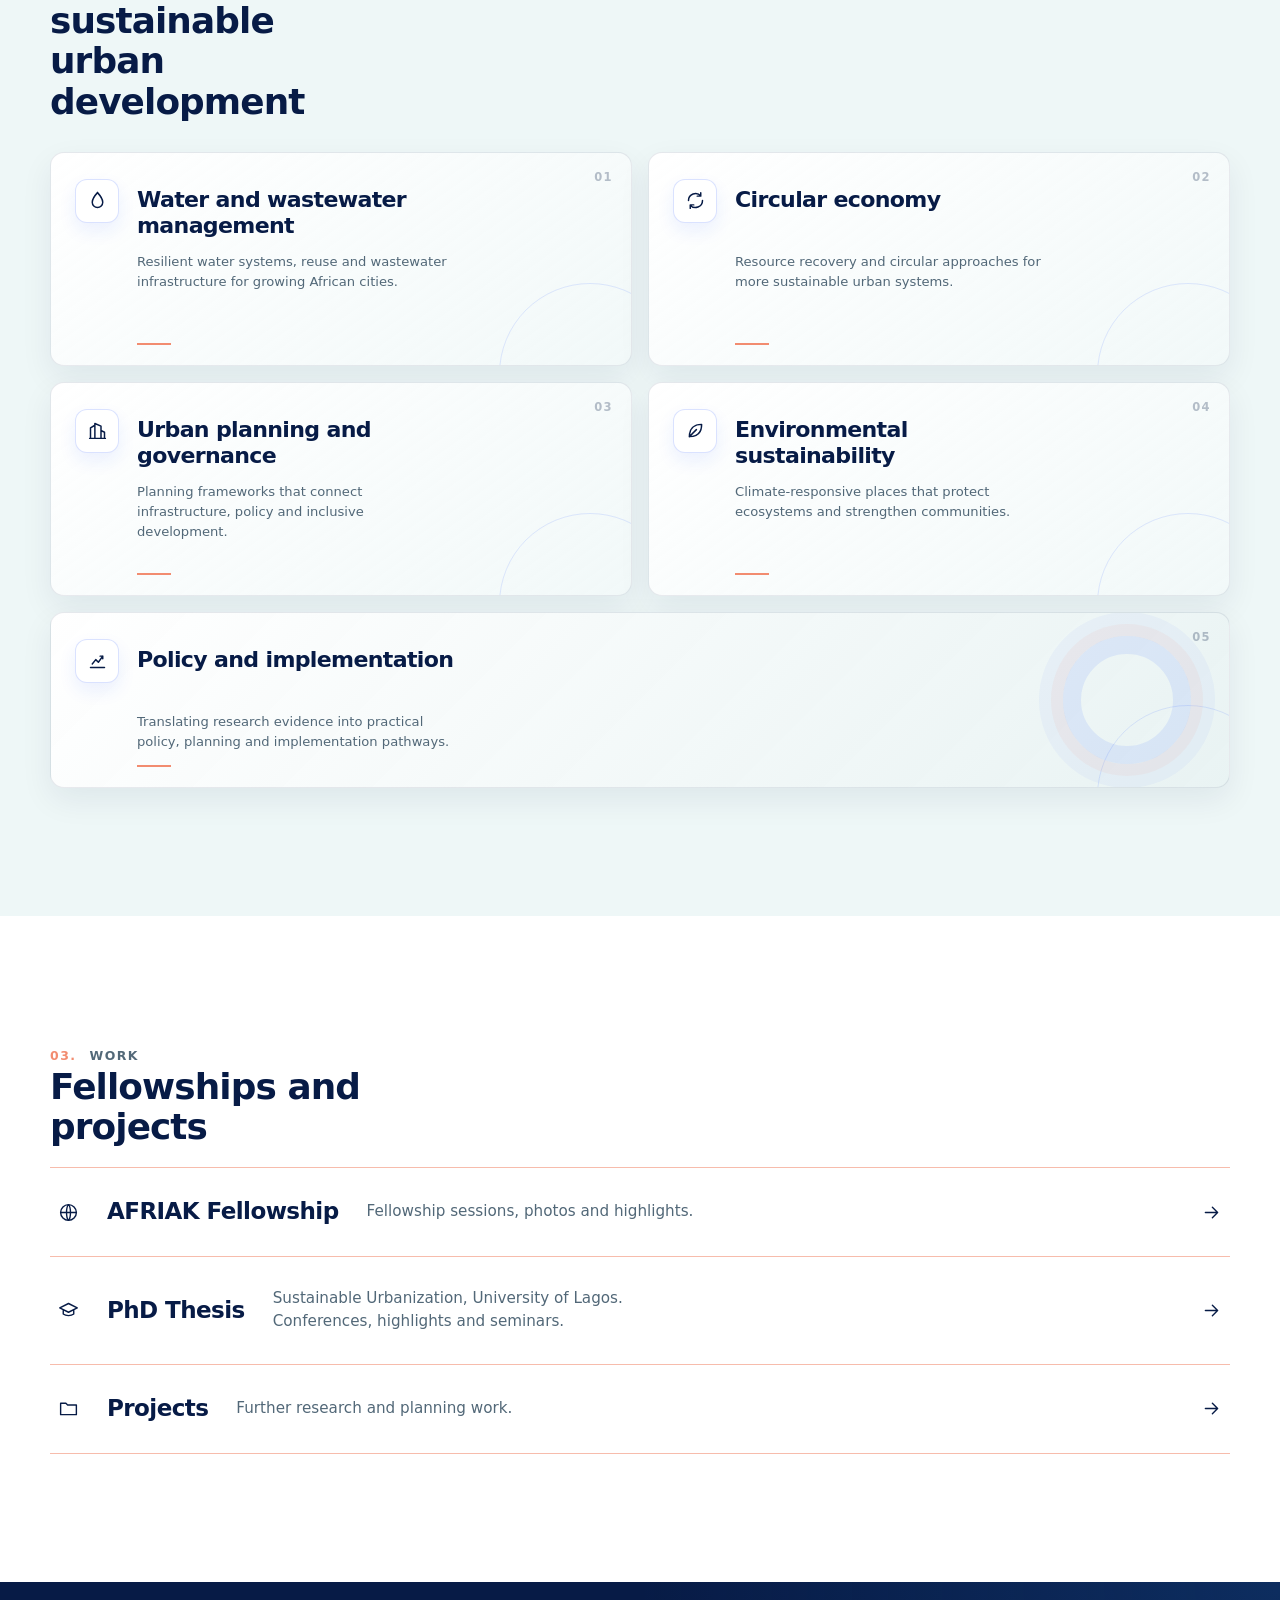
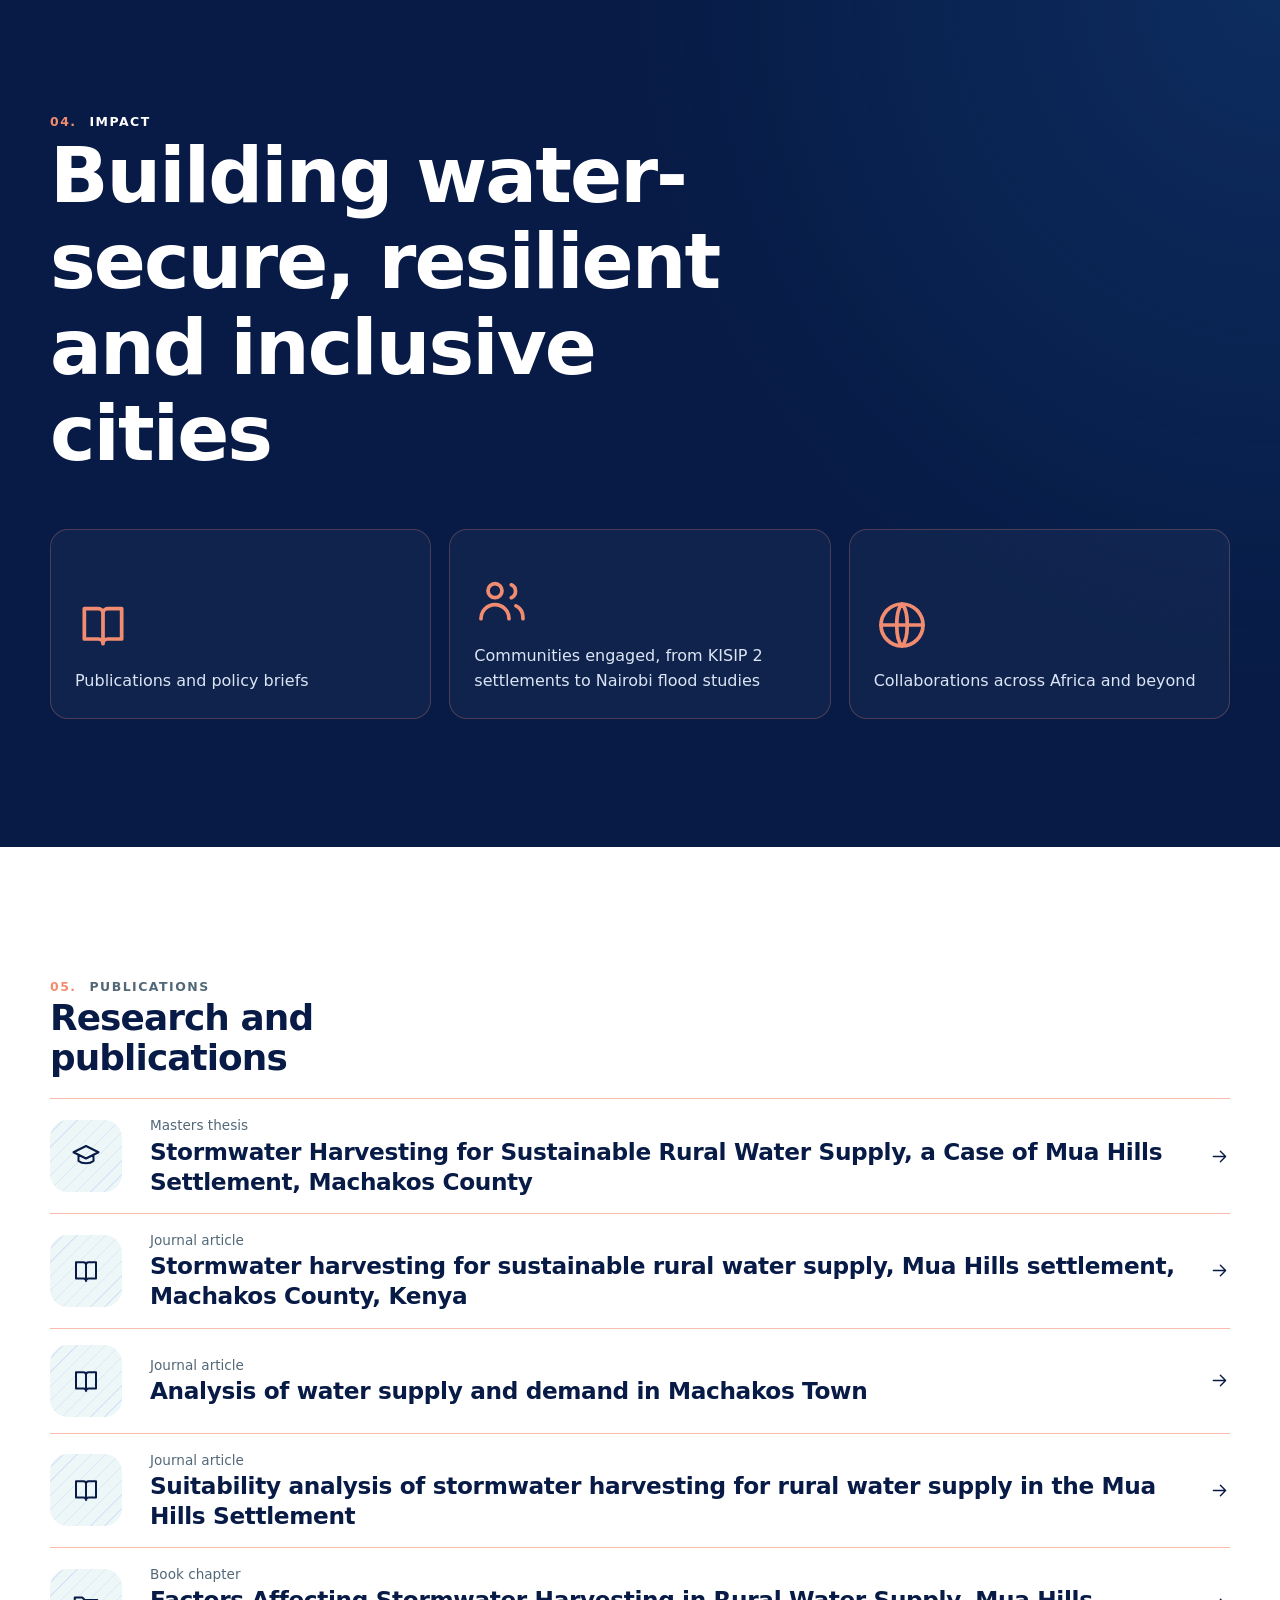
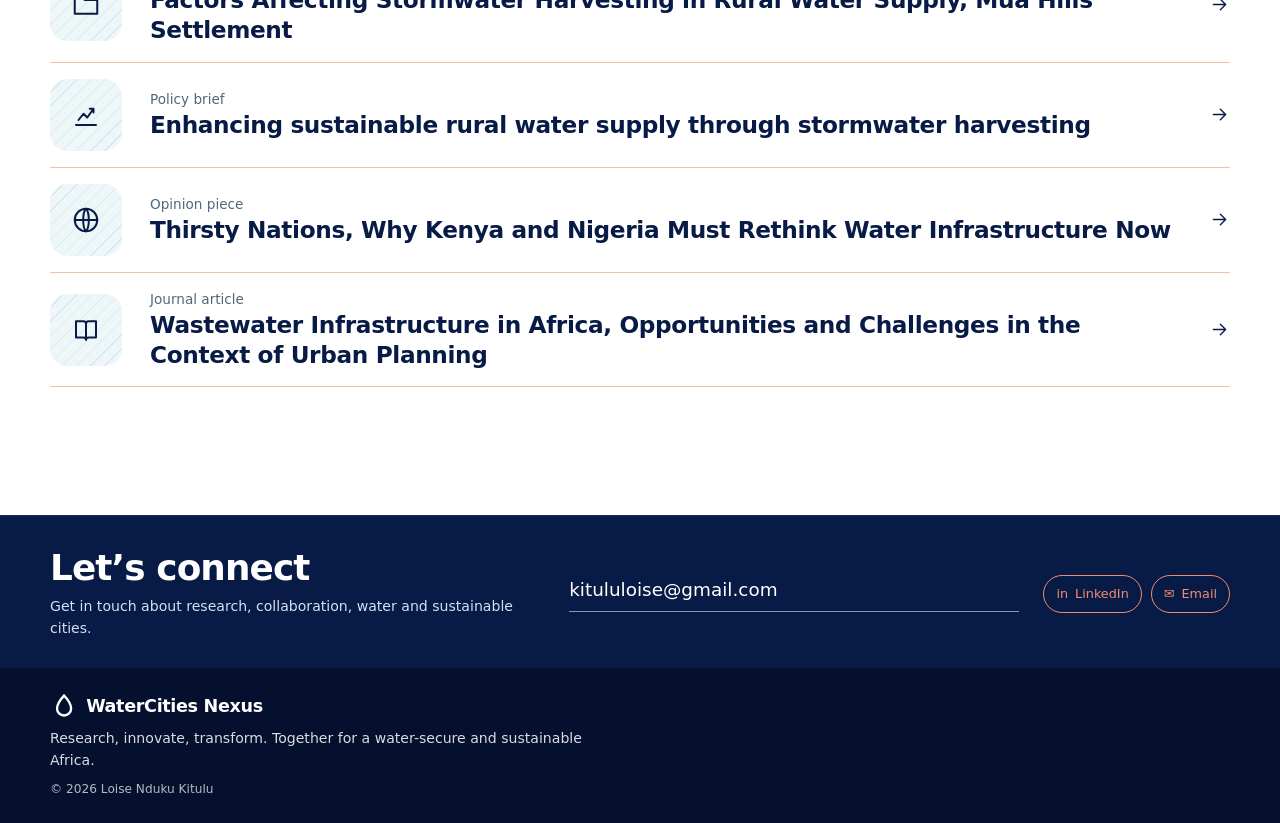
==== commit 36a81b0d: "mobile hero section" ====
--- a/index.html
+++ b/index.html
@@ -195,7 +195,6 @@
               ><span style="--i: 1">I’m a <b>Researcher | Spatial planner</b></span></span
             >
           </p>
-          <p class="lead">Researching water and wastewater solutions…</p>
           <div class="cta">
             <a class="btn" href="projects.html"
               ><svg class="ic"><use href="#folder" /></svg>View Projects</a
@@ -207,10 +206,6 @@
               ><b class="in">in</b>LinkedIn</a
             >
           </div>
-          <div class="hero-socials" aria-label="Social links">
-            <a href="https://www.linkedin.com/in/loise-kitulu-929b941b9/" target="_blank" rel="noopener" aria-label="LinkedIn">in</a>
-            <a href="mailto:kitululoise@gmail.com" aria-label="Email">✉</a>
-          </div>
         </div>
       </section>
       <section id="about">
@@ -220,7 +215,8 @@
             <p class="section-kicker" data-r>About</p>
             <h2 data-r>Hi, I’m Loise Nduku Kitulu</h2>
             <p data-r>
-              I am an Urban and Regional Planner and PhD researcher at the University of Lagos,
+              Researching water and wastewater solutions. I am an Urban and Regional Planner and
+              PhD researcher at the University of Lagos,
               passionate about sustainable urbanization, water security and inclusive development
               across Africa.
             </p>
--- a/assets/style.css
+++ b/assets/style.css
@@ -1149,12 +1149,12 @@
     flex: 0 0 44px;
     width: 44px;
     height: 44px;
-    color: #fff;
+    color: var(--b);
   }
   .mb i {
     left: 11px;
     right: 11px;
-    background: #fff;
+    background: var(--b);
   }
   .mb i:first-child {
     top: 16px;
@@ -1731,14 +1731,15 @@
   min-height: 620px;
   margin-top: 76px;
   align-items: center;
-  background: #071b46;
+  background: transparent;
 }
 .hero:after {
   background:
-    linear-gradient(90deg, rgba(4, 12, 38, 0.72) 0%, rgba(4, 12, 38, 0.48) 48%, rgba(4, 12, 38, 0.12) 100%),
-    linear-gradient(0deg, rgba(4, 12, 38, 0.38), transparent 55%);
+    linear-gradient(90deg, rgba(4, 12, 38, 0.62) 0%, rgba(4, 12, 38, 0.34) 48%, rgba(4, 12, 38, 0.08) 100%),
+    linear-gradient(0deg, rgba(4, 12, 38, 0.32), transparent 55%);
 }
 .hero > img {
+  object-fit: cover;
   object-position: 50% 52%;
   filter: saturate(0.86) brightness(0.88);
 }
@@ -1783,6 +1784,7 @@
 .hero h1 .name-kitulu {
   color: var(--accent);
   font-weight: 600;
+  margin-left: 0.18em;
 }
 .hero .pill {
   margin-bottom: 18px;
@@ -1818,7 +1820,11 @@
 }
 .hero .btn {
   border-radius: 5px;
-  min-width: 150px;
+  min-width: 132px;
+  height: 38px;
+  min-height: 38px;
+  padding: 8px 14px;
+  font-size: 0.82rem;
   justify-content: center;
 }
 .hero-socials {
@@ -2063,6 +2069,14 @@
 }
 
 @media (max-width: 760px) {
+  header:not(.sc) .nav ul a,
+  header.sc .nav ul a,
+  .nav ul a,
+  .nav ul a.on,
+  .open .nav ul a,
+  .open .nav ul a.on {
+    color: #fff;
+  }
   .open header,
   .open header.sc,
   .open header .nav,
@@ -2090,20 +2104,19 @@
   .hero {
     height: auto;
     min-height: 100svh;
+    align-items: flex-end;
+    background: transparent;
+  }
+  .hero > img {
+    object-fit: cover;
+    object-position: 58% 50%;
+    background: transparent;
   }
   .hero .w {
-    padding: 108px 10px 48px;
+    padding: 108px 10px 52px;
   }
   .hero h1 {
-    position: absolute;
-    width: 1px;
-    height: 1px;
-    margin: -1px;
-    padding: 0;
-    overflow: hidden;
-    clip: rect(0 0 0 0);
-    clip-path: inset(50%);
-    white-space: nowrap;
+    display: none !important;
   }
   .hero h1 .ln,
   .hero h1 .ln > span {
@@ -2126,9 +2139,12 @@
   .hero h1 .name-first,
   .hero h1 .name-kitulu {
     white-space: nowrap;
+    margin-left: 0;
   }
   .mobile-hero-name {
     display: flex;
+    position: relative;
+    z-index: 5;
     flex-direction: column;
     align-items: flex-start;
     width: 100%;
@@ -2158,6 +2174,12 @@
   }
   .hero .role {
     max-width: 28ch;
+    position: relative;
+    z-index: 5;
+  }
+  .hero .cta {
+    position: relative;
+    z-index: 5;
   }
   .hero-socials {
     margin-top: 16px;
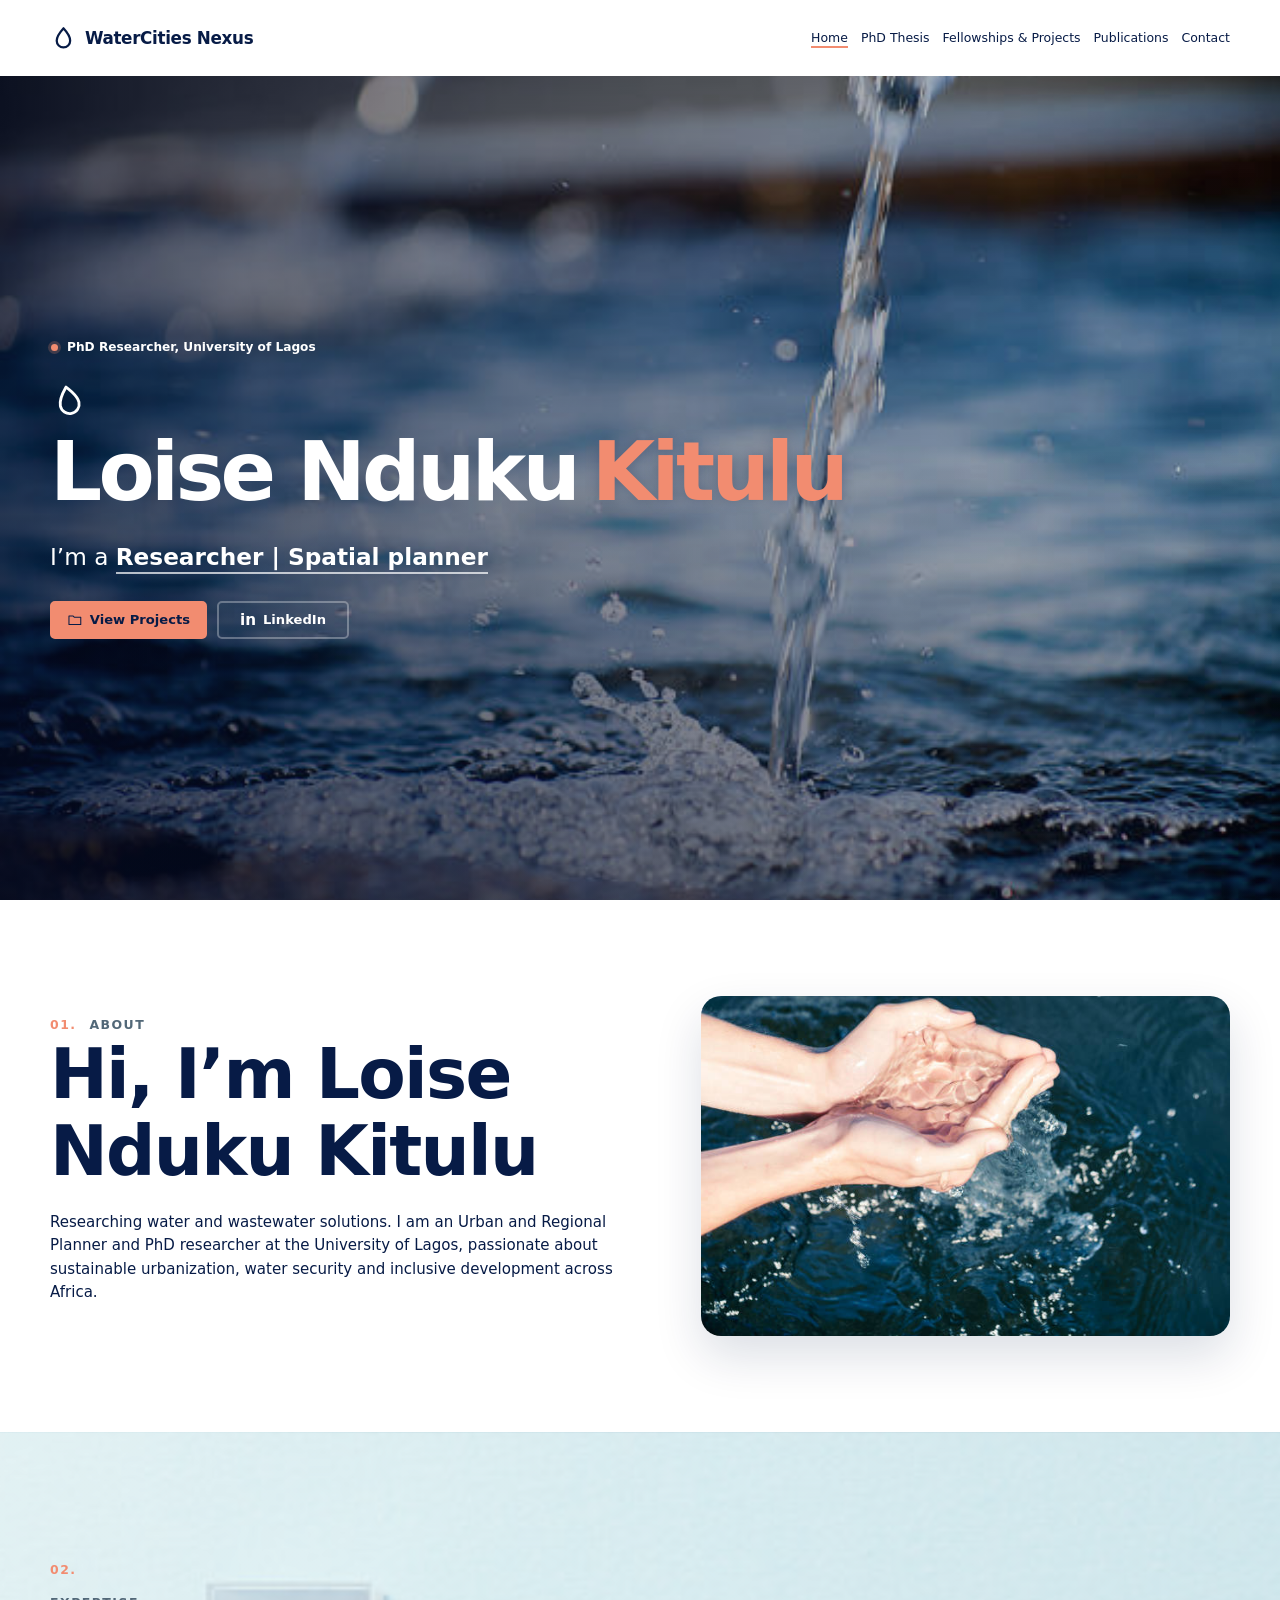
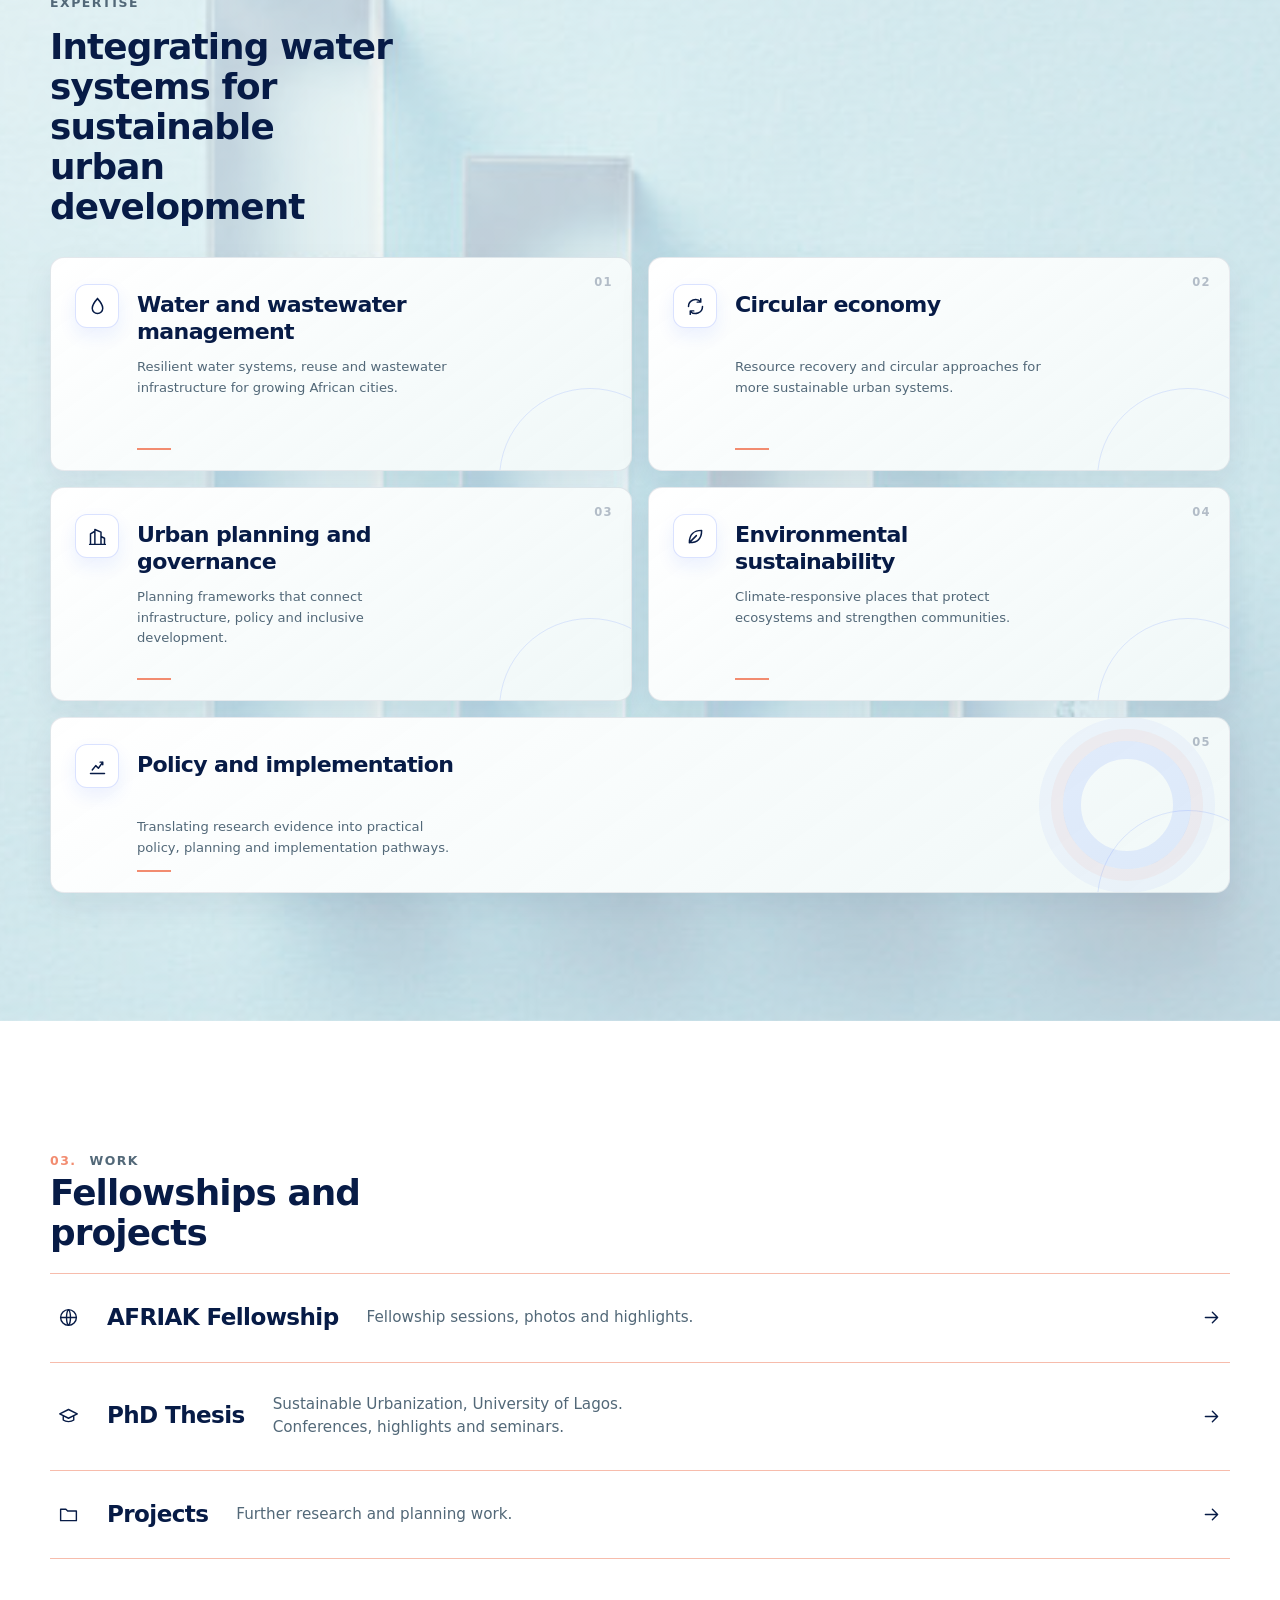
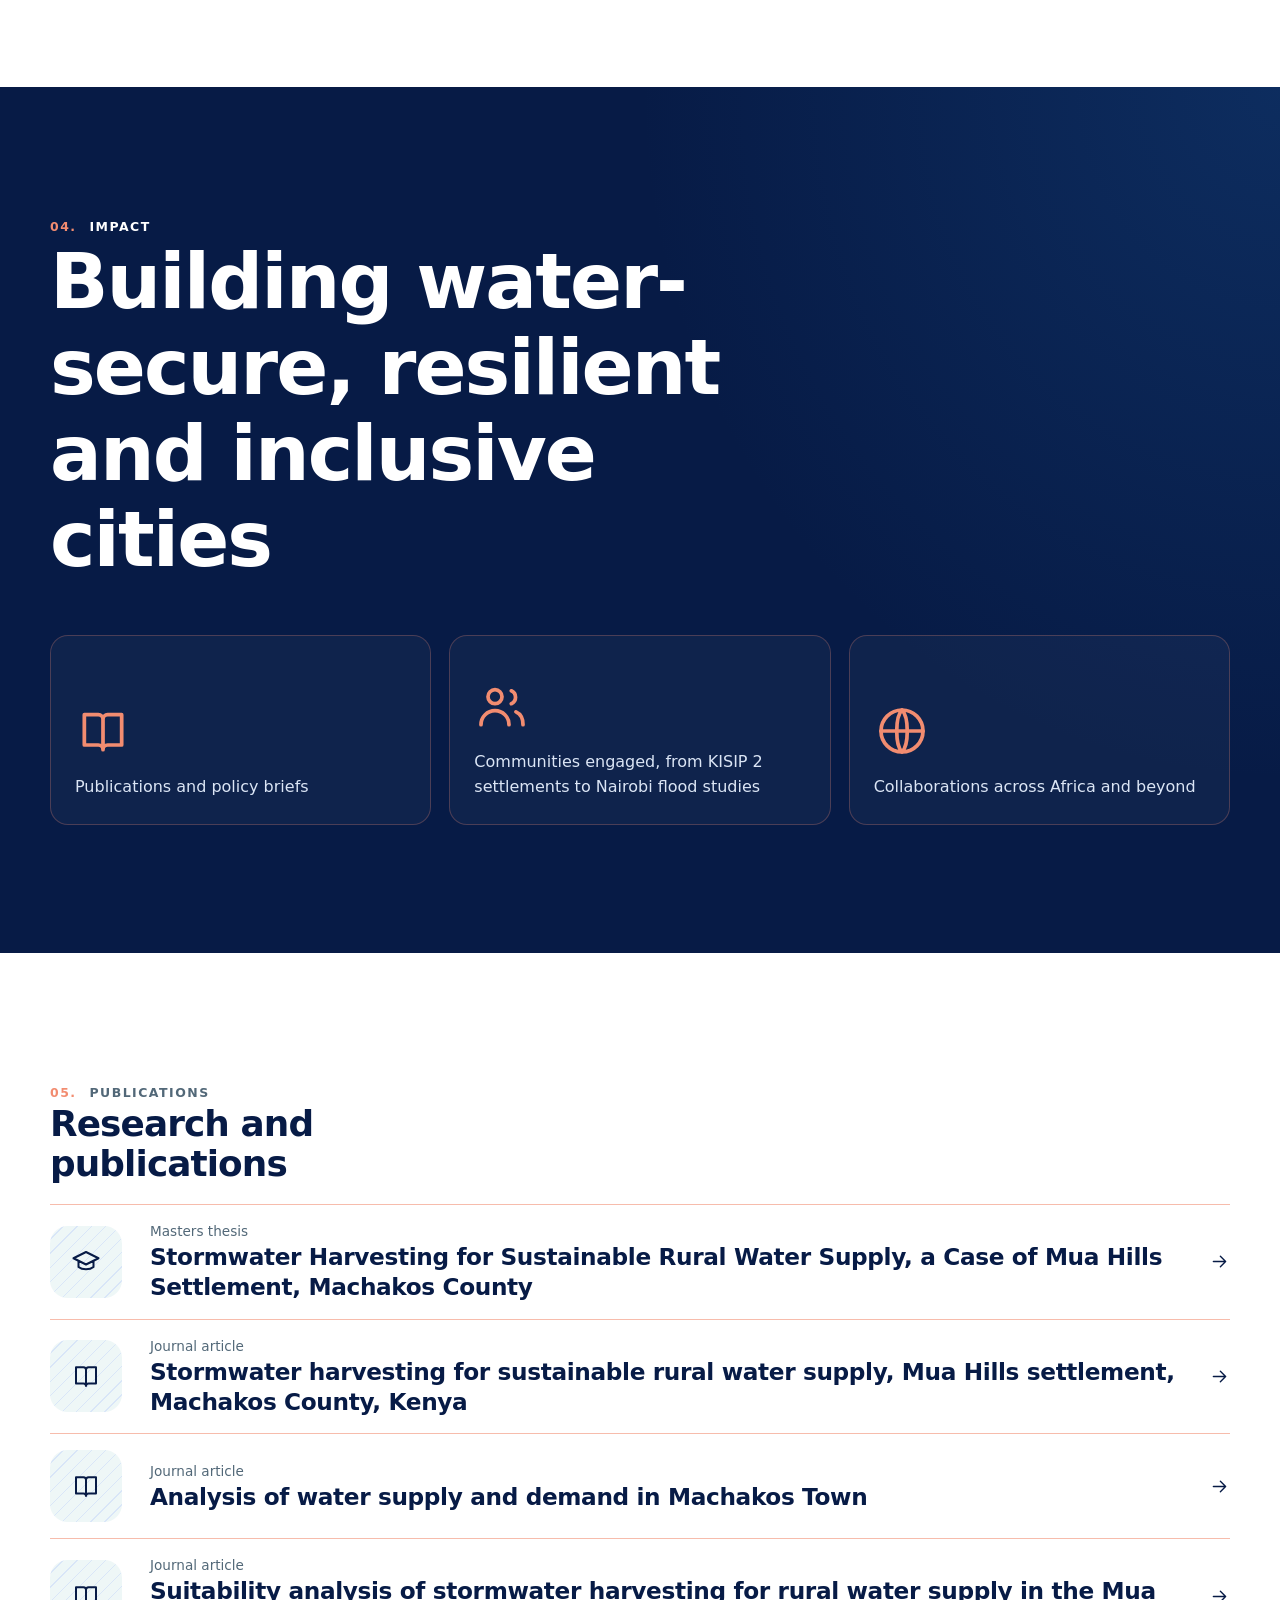
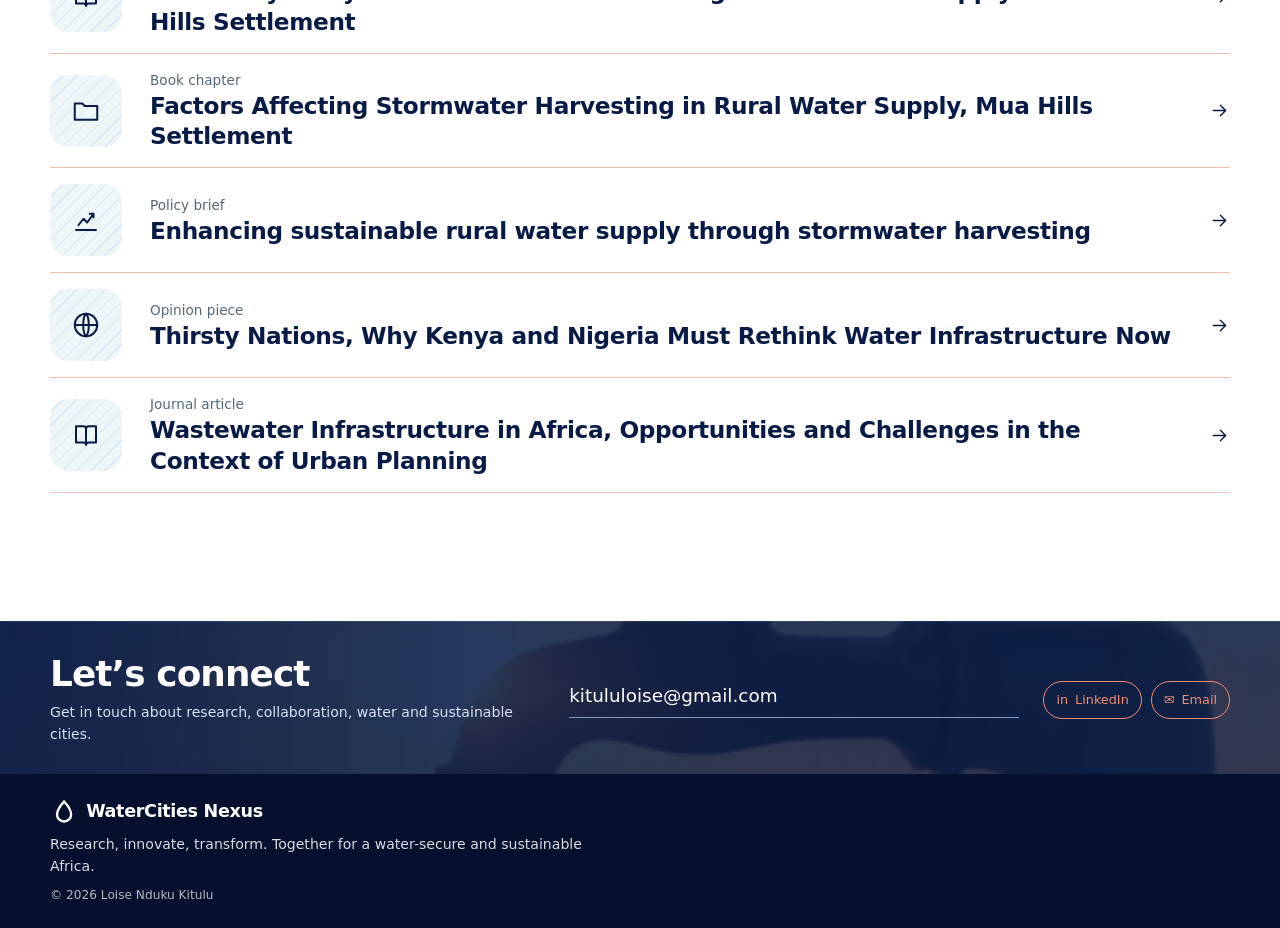
==== commit 5a902567: "updated several pages in the site" ====
--- a/index.html
+++ b/index.html
@@ -172,8 +172,8 @@
     <main>
       <section class="hero">
         <img
-          src="assets/img/tap-conservation-hero.png"
-          alt="Hands catching water from a tap in the sunlight"
+          src="assets/img/hero-water-pour.png"
+          alt="Water pouring into a clear pool"
         />
         <div class="w">
           <span class="pill" data-r><i></i>PhD Researcher, University of Lagos</span>
@@ -221,10 +221,10 @@
               across Africa.
             </p>
           </div>
-          <div></div>
-        </div>
-      </section>
-      <section class="alt">
+          <div class="about-image" aria-hidden="true"></div>
+        </div>
+      </section>
+      <section class="alt expertise">
         <div class="w">
           <p class="section-no" data-r>02.</p>
           <p class="section-kicker" data-r>Expertise</p>
--- a/assets/style.css
+++ b/assets/style.css
@@ -670,7 +670,7 @@
 #cur.on {
   scale: 1;
 }
-@media (max-width: 860px) {
+@media (max-width: 720px) {
   .mb {
     display: block;
   }
@@ -711,6 +711,8 @@
   .open header .lg .ic {
     color: #fff;
   }
+}
+@media (max-width: 860px) {
   .about {
     grid-template-columns: 1fr;
   }
@@ -824,7 +826,7 @@
 .event {
   margin-top: 44px;
 }
-@media (max-width: 860px) {
+@media (max-width: 720px) {
   .nav {
     padding: 12px 16px;
   }
@@ -844,6 +846,8 @@
   .nav ul a {
     font-size: 1.45rem;
   }
+}
+@media (max-width: 860px) {
   .it {
     height: clamp(175px, 48vw, 260px);
   }
@@ -934,7 +938,7 @@
   }
 }
 /* Fully off-canvas mobile navigation, including its background */
-@media (max-width: 860px) {
+@media (max-width: 720px) {
   header {
     z-index: 80;
   }
@@ -1138,7 +1142,7 @@
 }
 
 /* ===== Mobile menu: hamburger on the left, drawer slides from the left ===== */
-@media (max-width: 860px) {
+@media (max-width: 720px) {
   .nav {
     justify-content: flex-start;
     gap: 6px;
@@ -1444,7 +1448,7 @@
     max-height: 460px;
   }
 }
-@media (max-width: 860px) {
+@media (max-width: 720px) {
   .open header .lg {
     visibility: hidden;
   }
@@ -2068,7 +2072,7 @@
   background: #04102e;
 }
 
-@media (max-width: 760px) {
+@media (max-width: 720px) {
   header:not(.sc) .nav ul a,
   header.sc .nav ul a,
   .nav ul a,
@@ -2101,6 +2105,8 @@
   header .nav {
     padding: 0 10px;
   }
+}
+@media (max-width: 760px) {
   .hero {
     height: auto;
     min-height: 100svh;
@@ -2214,3 +2220,95 @@
 .conference-highlights h4 {
   color: var(--n);
 }
+
+/* Homepage image placements */
+section[id] {
+  scroll-margin-top: 76px;
+}
+.hero {
+  height: calc(100svh - 76px);
+  min-height: 580px;
+}
+.hero > img {
+  object-position: 58% 50%;
+}
+#about {
+  padding: clamp(56px, 8vw, 96px) 0;
+  background: #fff;
+}
+.about {
+  grid-template-columns: minmax(0, 1fr) minmax(280px, 0.9fr);
+}
+.about-image {
+  min-height: 340px;
+  border-radius: 20px;
+  background: url("img/water-hands.png") 54% center / cover;
+  box-shadow: 0 20px 48px rgba(7, 27, 70, 0.14);
+}
+.expertise {
+  background:
+    linear-gradient(rgba(238, 247, 247, 0.76), rgba(238, 247, 247, 0.76)),
+    url("img/water-metrics.png") center 52% / cover;
+}
+.expertise-card,
+.expertise-wide {
+  background:
+    linear-gradient(145deg, rgba(255, 255, 255, 0.96), rgba(238, 247, 247, 0.88)),
+    #fff;
+}
+.contact-compact {
+  background:
+    linear-gradient(90deg, rgba(7, 27, 70, 0.94), rgba(7, 27, 70, 0.76)),
+    url("img/water-tap-sunset.png") center 48% / cover;
+}
+@media (max-width: 760px) {
+  section[id] {
+    scroll-margin-top: 68px;
+  }
+  .hero {
+    height: calc(100svh - 68px);
+    min-height: 520px;
+    margin-top: 68px;
+  }
+  .hero > img {
+    object-position: 64% 50%;
+  }
+  .about-image {
+    min-height: 240px;
+  }
+}
+@media (max-width: 860px) {
+  .about {
+    grid-template-columns: 1fr;
+  }
+}
+
+@media (min-width: 721px) and (max-width: 860px) {
+  .nav {
+    gap: 12px;
+    padding: 0 16px;
+  }
+  .lg {
+    flex: none;
+    gap: 6px;
+    font-size: clamp(0.86rem, 1.35vw, 1.05rem);
+  }
+  .lg .ic {
+    width: 1.35em;
+    height: 1.35em;
+  }
+  .mb {
+    display: none;
+  }
+  .nav .btn {
+    display: inline-flex;
+  }
+  .nav ul {
+    flex: none;
+    gap: clamp(7px, 1.1vw, 13px);
+  }
+  .nav ul a {
+    font-size: clamp(0.72rem, 0.95vw, 0.82rem);
+    white-space: nowrap;
+  }
+}
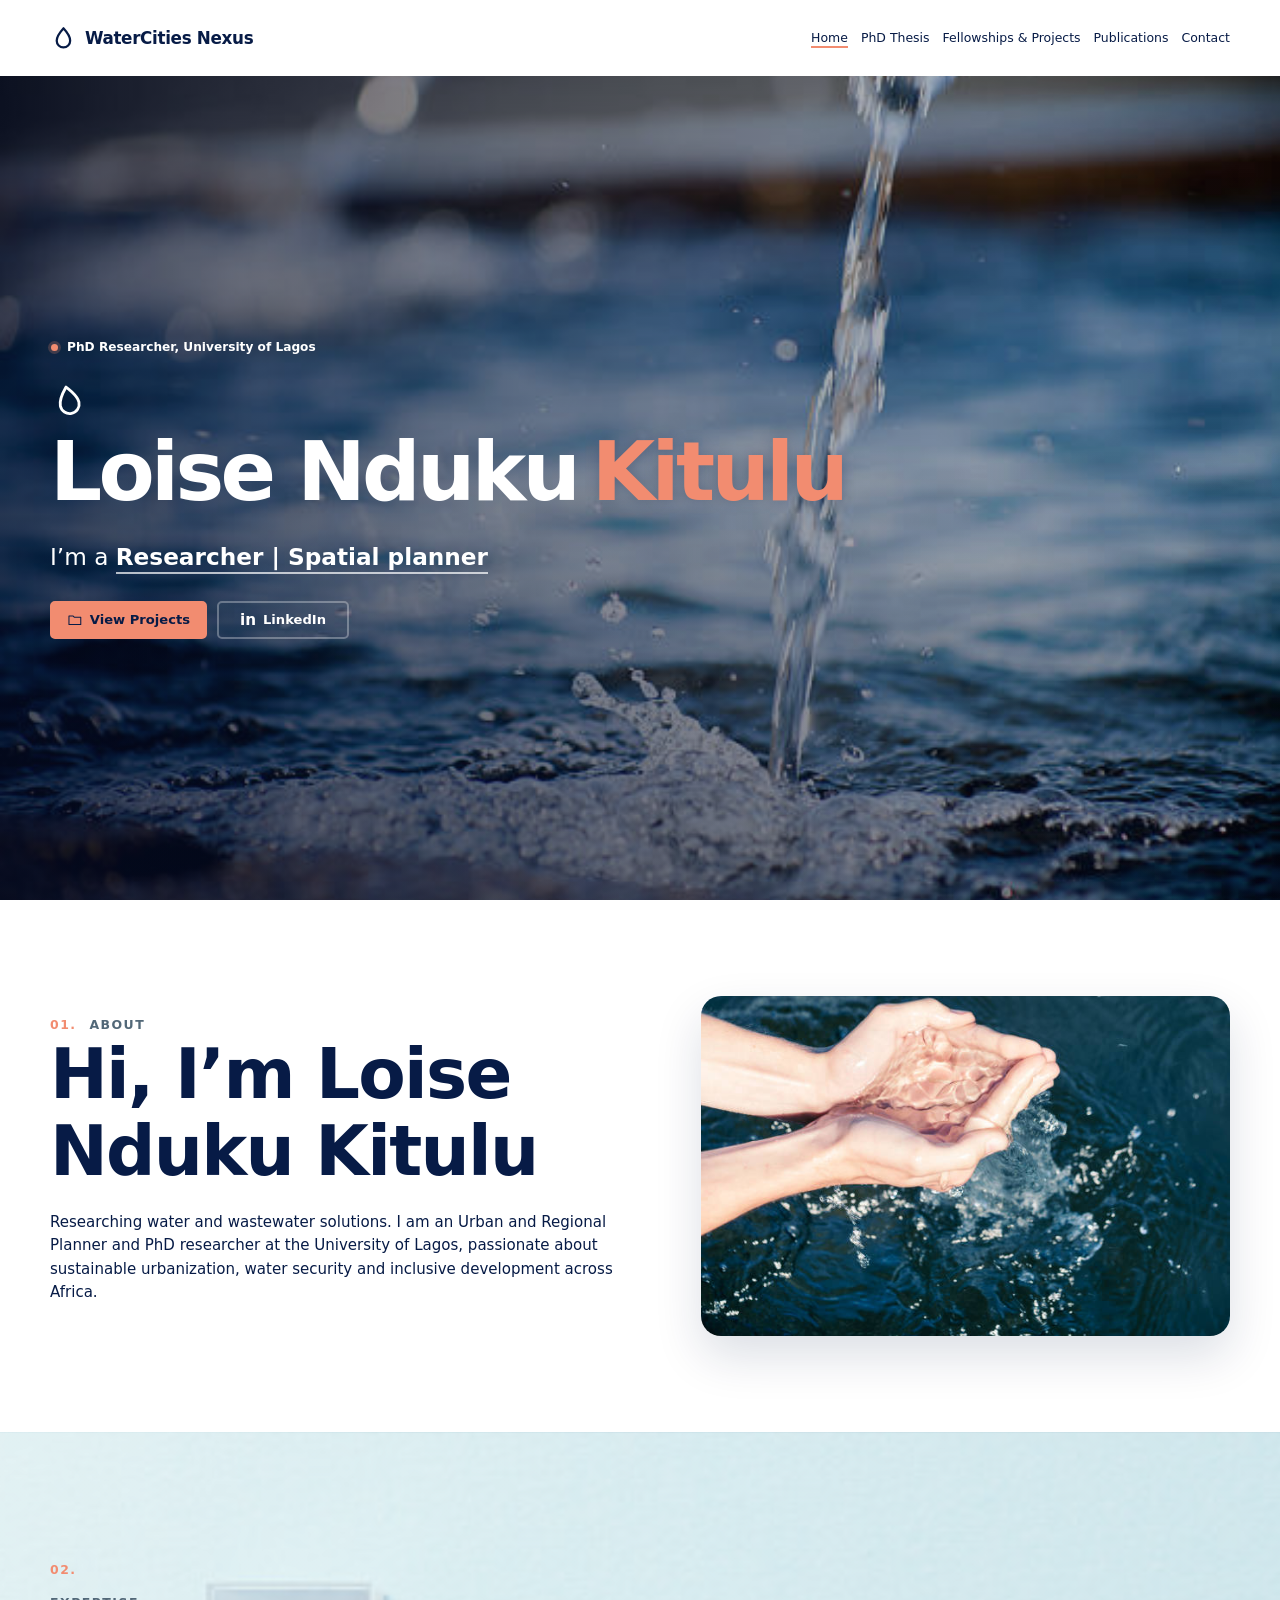
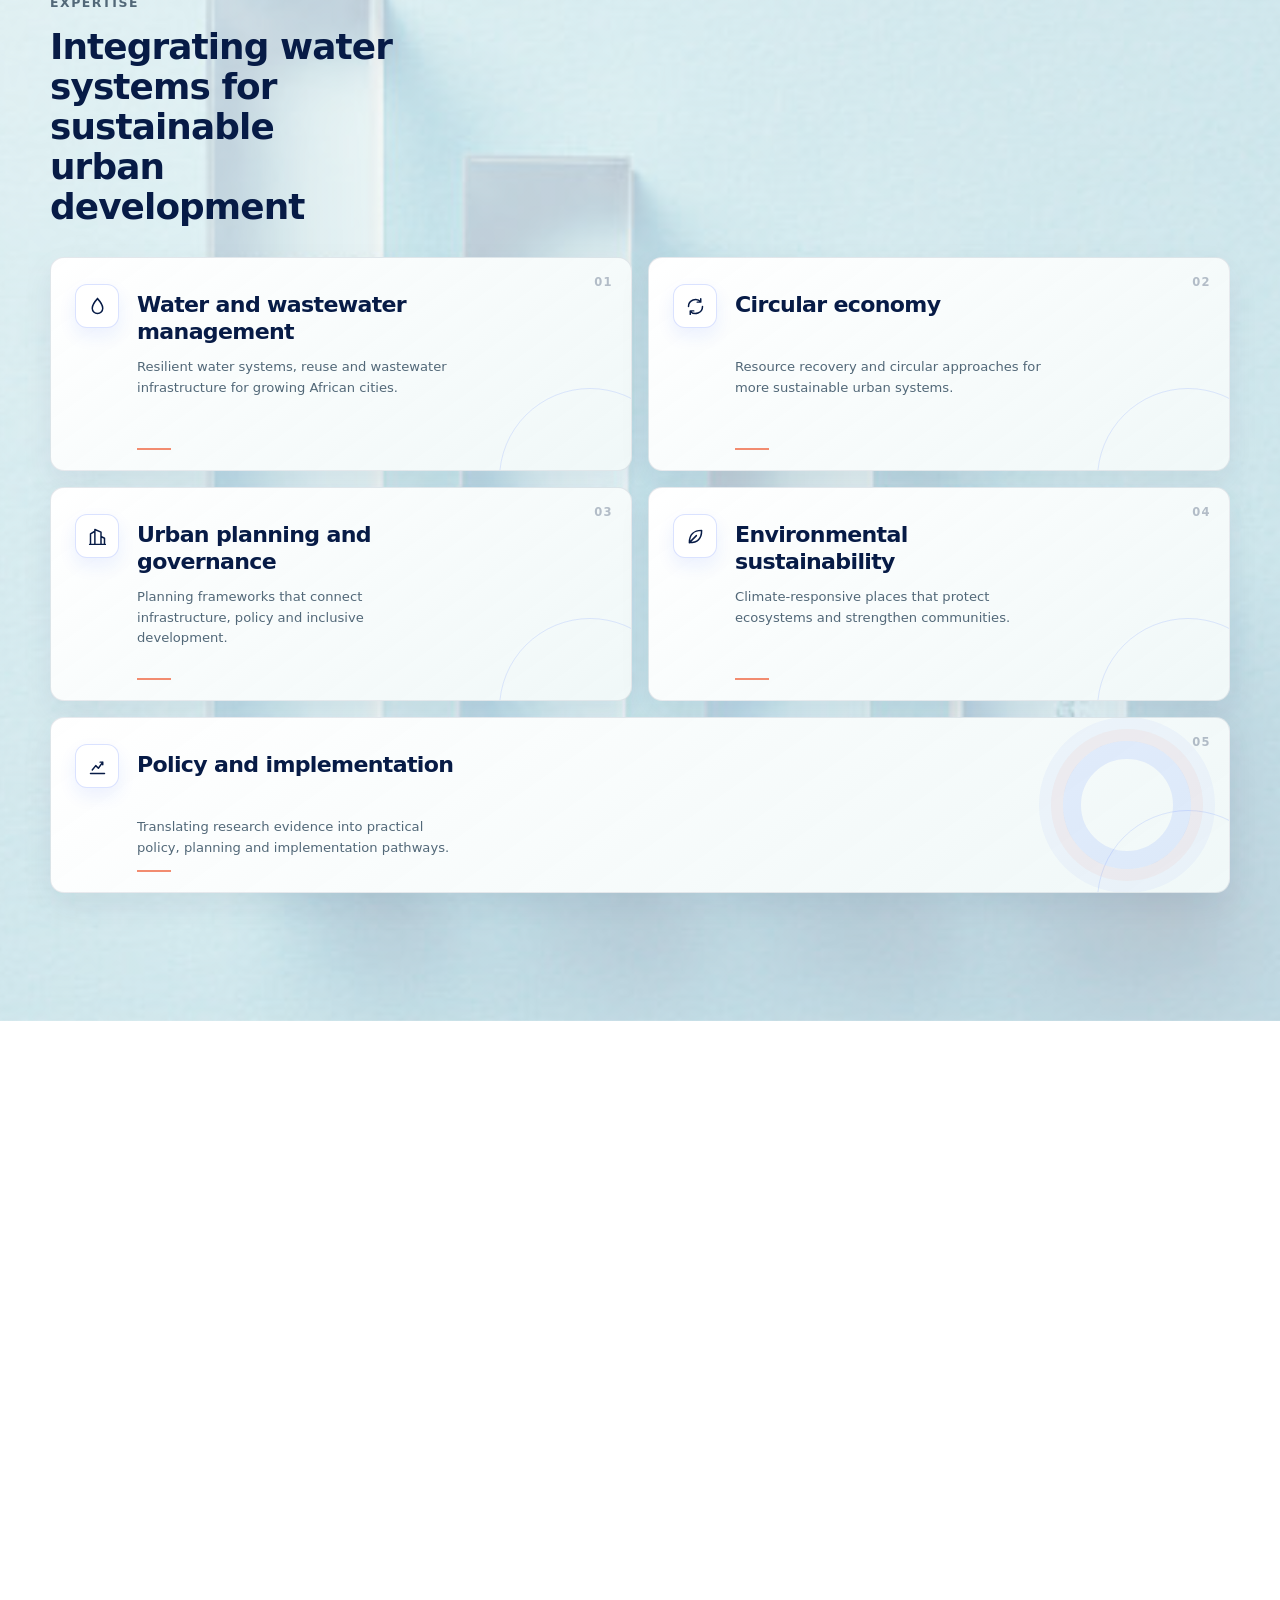
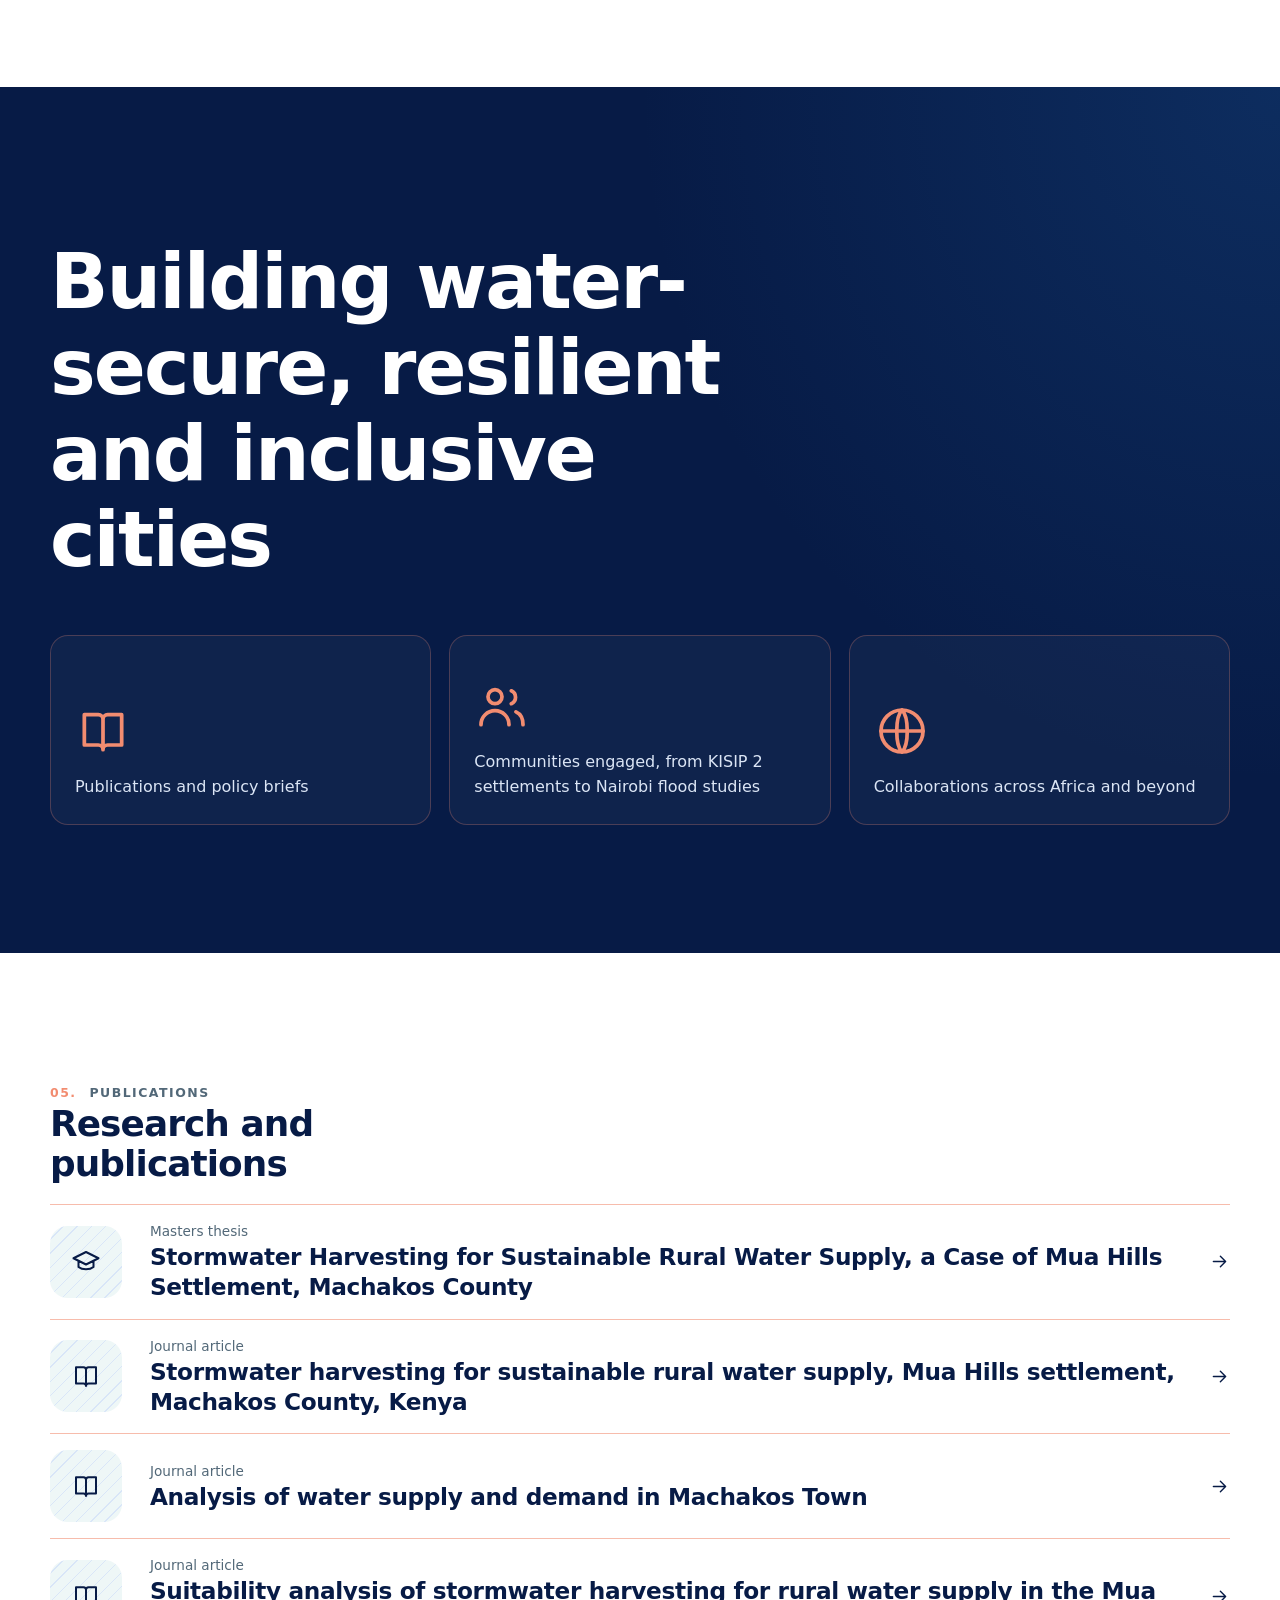
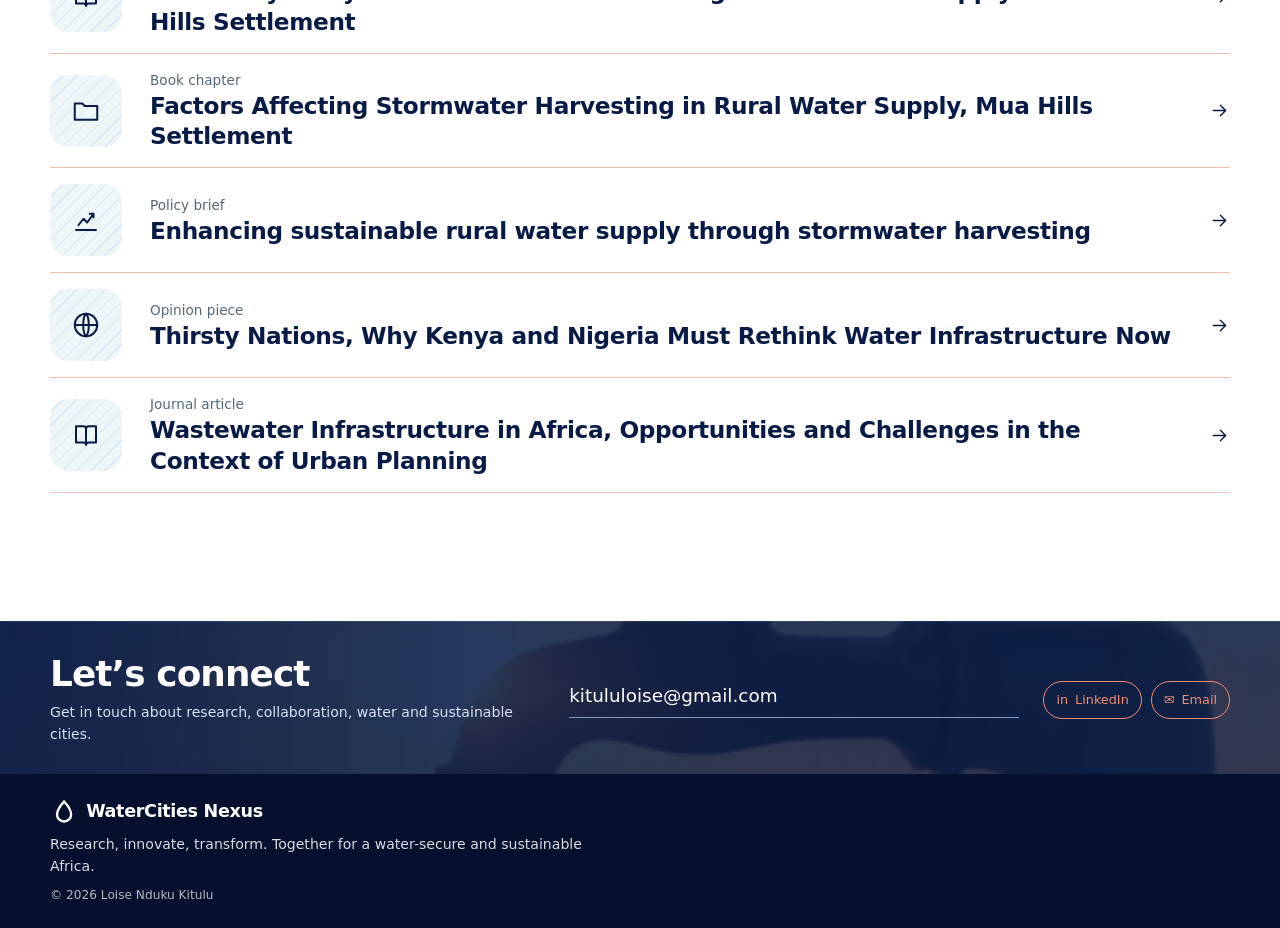
==== commit d1c17e6a: "route link changes" ====
--- a/index.html
+++ b/index.html
@@ -156,15 +156,15 @@
     </svg>
     <header>
       <div class="nav">
-        <a class="lg" href="index.html"
+        <a class="lg" href="/"
           ><svg class="ic"><use href="#drop" /></svg><span>WaterCities Nexus</span></a
         >
         <ul id="menu">
-          <li><a href="index.html" class="on">Home</a></li>
-          <li><a href="phd.html">PhD Thesis</a></li>
-          <li><a href="projects.html">Fellowships &amp; Projects</a></li>
-          <li><a href="index.html#publications">Publications</a></li>
-          <li><a href="index.html#contact">Contact</a></li>
+          <li><a href="/" class="on">Home</a></li>
+          <li><a href="/phd/">PhD Thesis</a></li>
+          <li><a href="/projects/">Fellowships &amp; Projects</a></li>
+          <li><a href="/#publications">Publications</a></li>
+          <li><a href="/#contact">Contact</a></li>
         </ul>
         <button class="mb" aria-label="Menu" aria-expanded="false"><i></i><i></i></button>
       </div>
@@ -196,7 +196,7 @@
             >
           </p>
           <div class="cta">
-            <a class="btn" href="projects.html"
+            <a class="btn" href="/projects/"
               ><svg class="ic"><use href="#folder" /></svg>View Projects</a
             ><a
               class="btn ghost"
@@ -293,17 +293,17 @@
           <p class="section-no" data-r>03.</p>
           <p class="section-kicker" data-r>Work</p>
           <h2 data-r>Fellowships and projects</h2>
-          <a class="row" href="projects.html#afriak" data-cur="Open" data-r
+          <a class="row" href="/projects/#afriak" data-cur="Open" data-r
             ><svg class="ic"><use href="#globe" /></svg><b>AFRIAK Fellowship</b
             ><span>Fellowship sessions, photos and highlights.</span
             ><svg class="ic go"><use href="#arrow" /></svg></a
-          ><a class="row" href="phd.html" data-cur="Open" data-r
+          ><a class="row" href="/phd/" data-cur="Open" data-r
             ><svg class="ic"><use href="#cap" /></svg><b>PhD Thesis</b
             ><span
               >Sustainable Urbanization, University of Lagos. Conferences, highlights and
               seminars.</span
             ><svg class="ic go"><use href="#arrow" /></svg></a
-          ><a class="row" href="projects.html" data-cur="Open" data-r
+          ><a class="row" href="/projects/" data-cur="Open" data-r
             ><svg class="ic"><use href="#folder" /></svg><b>Projects</b
             ><span>Further research and planning work.</span
             ><svg class="ic go"><use href="#arrow" /></svg
@@ -483,7 +483,7 @@
     </main>
     <footer>
       <div class="w">
-        <a class="lg" href="index.html"
+        <a class="lg" href="/"
           ><svg class="ic"><use href="#drop" /></svg><span>WaterCities Nexus</span></a
         >
         <p>Research, innovate, transform. Together for a water-secure and sustainable Africa.</p>
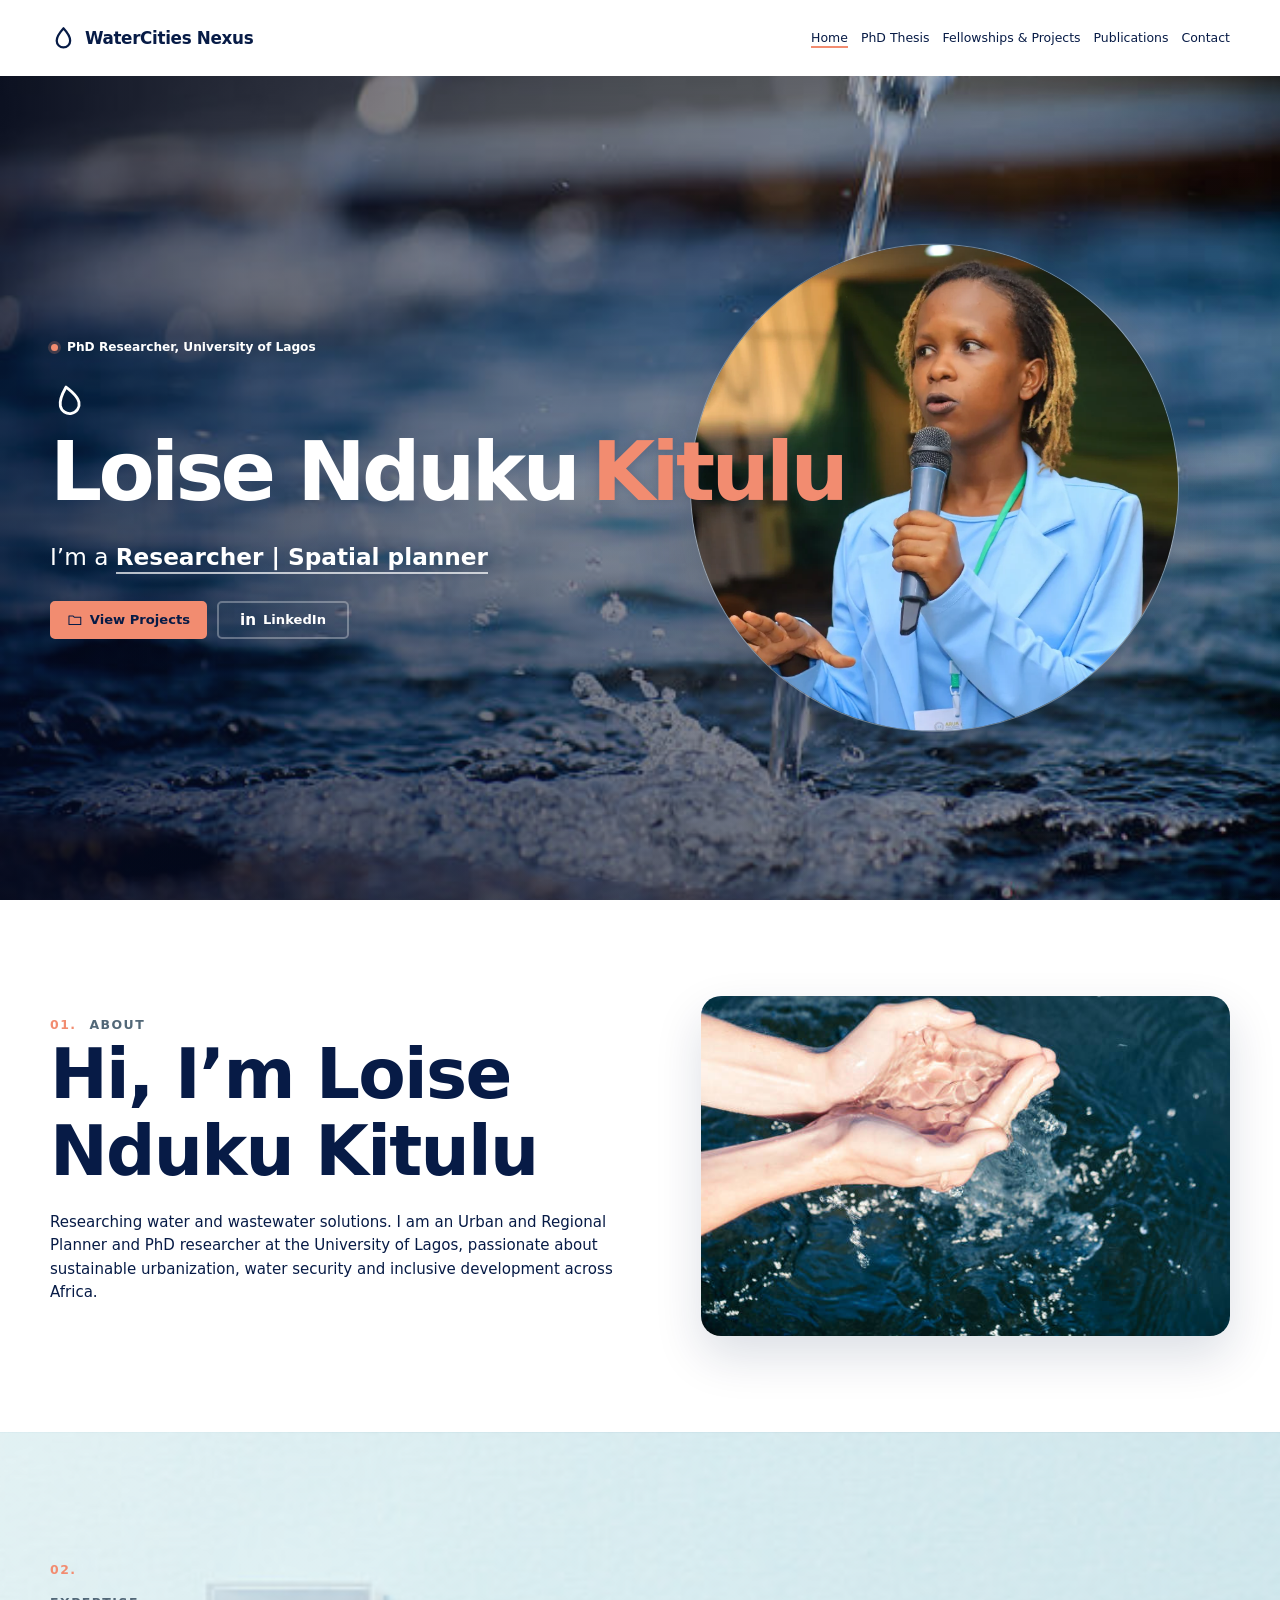
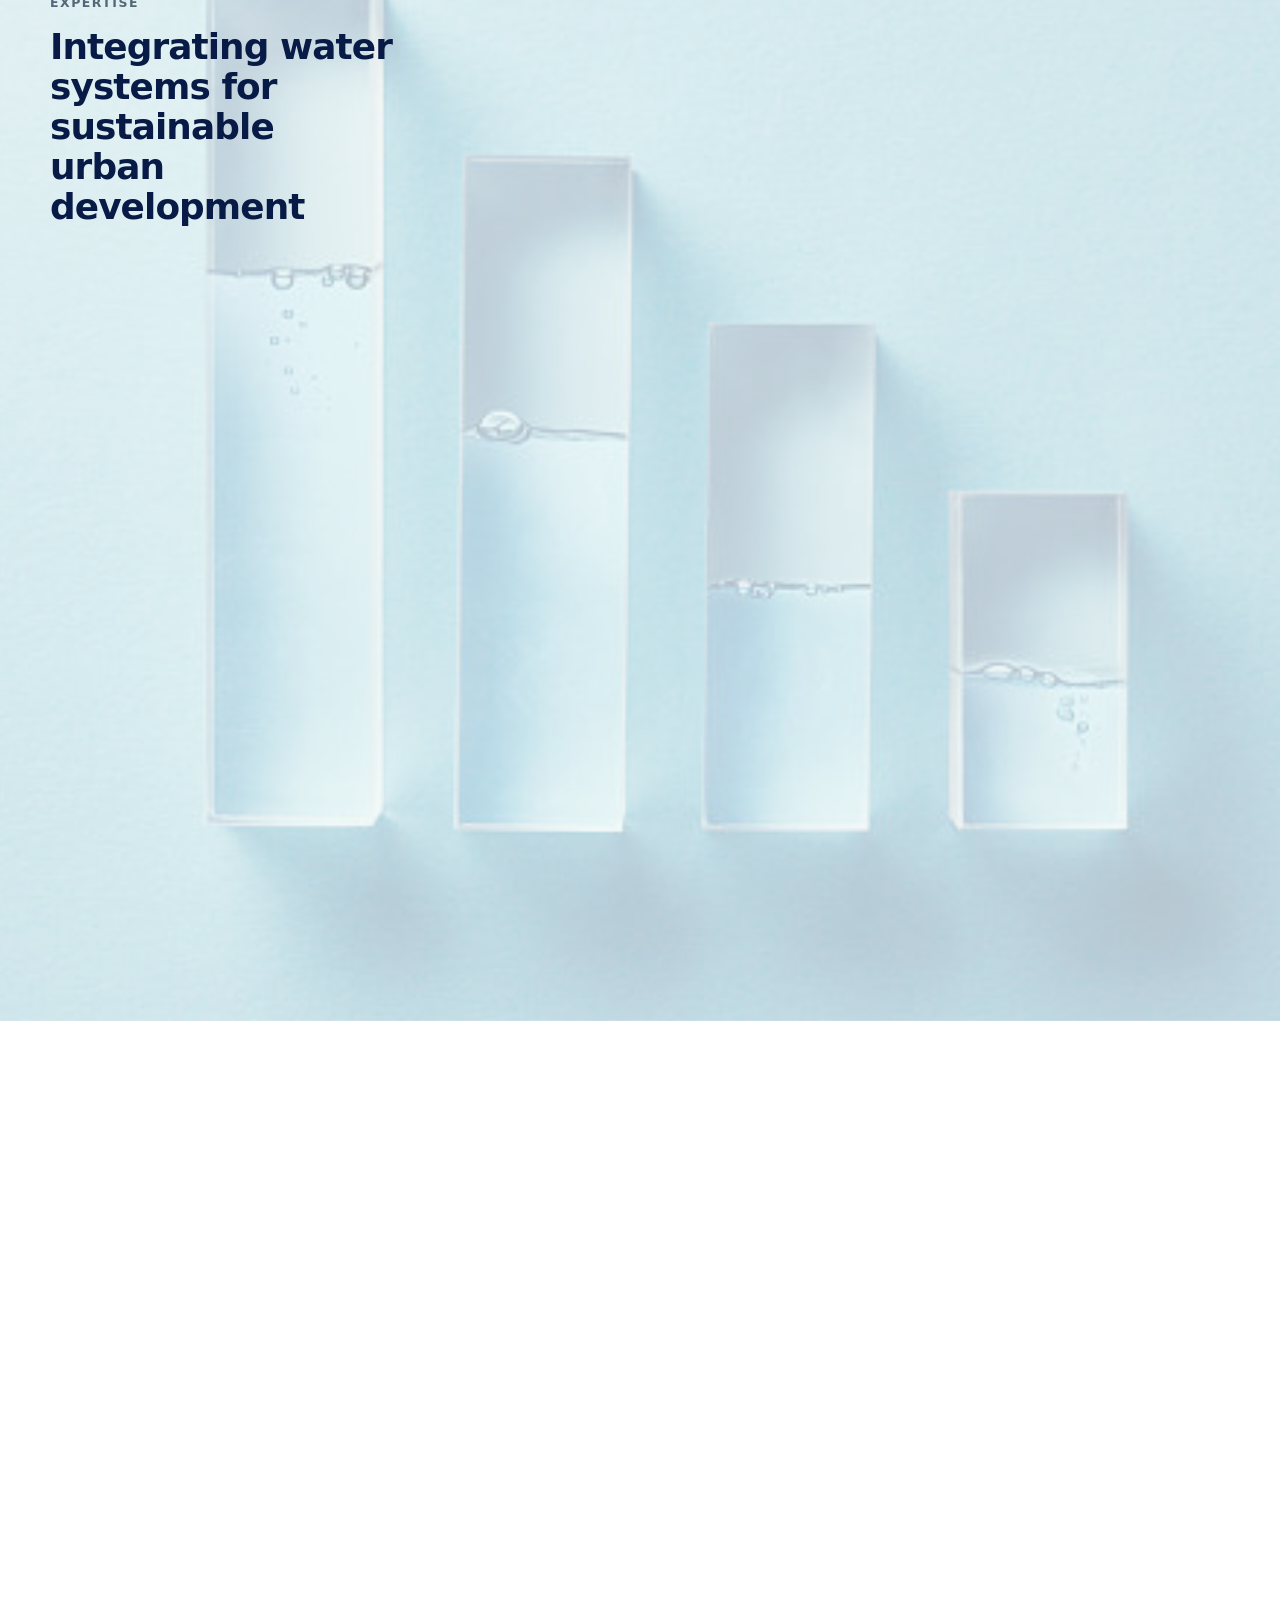
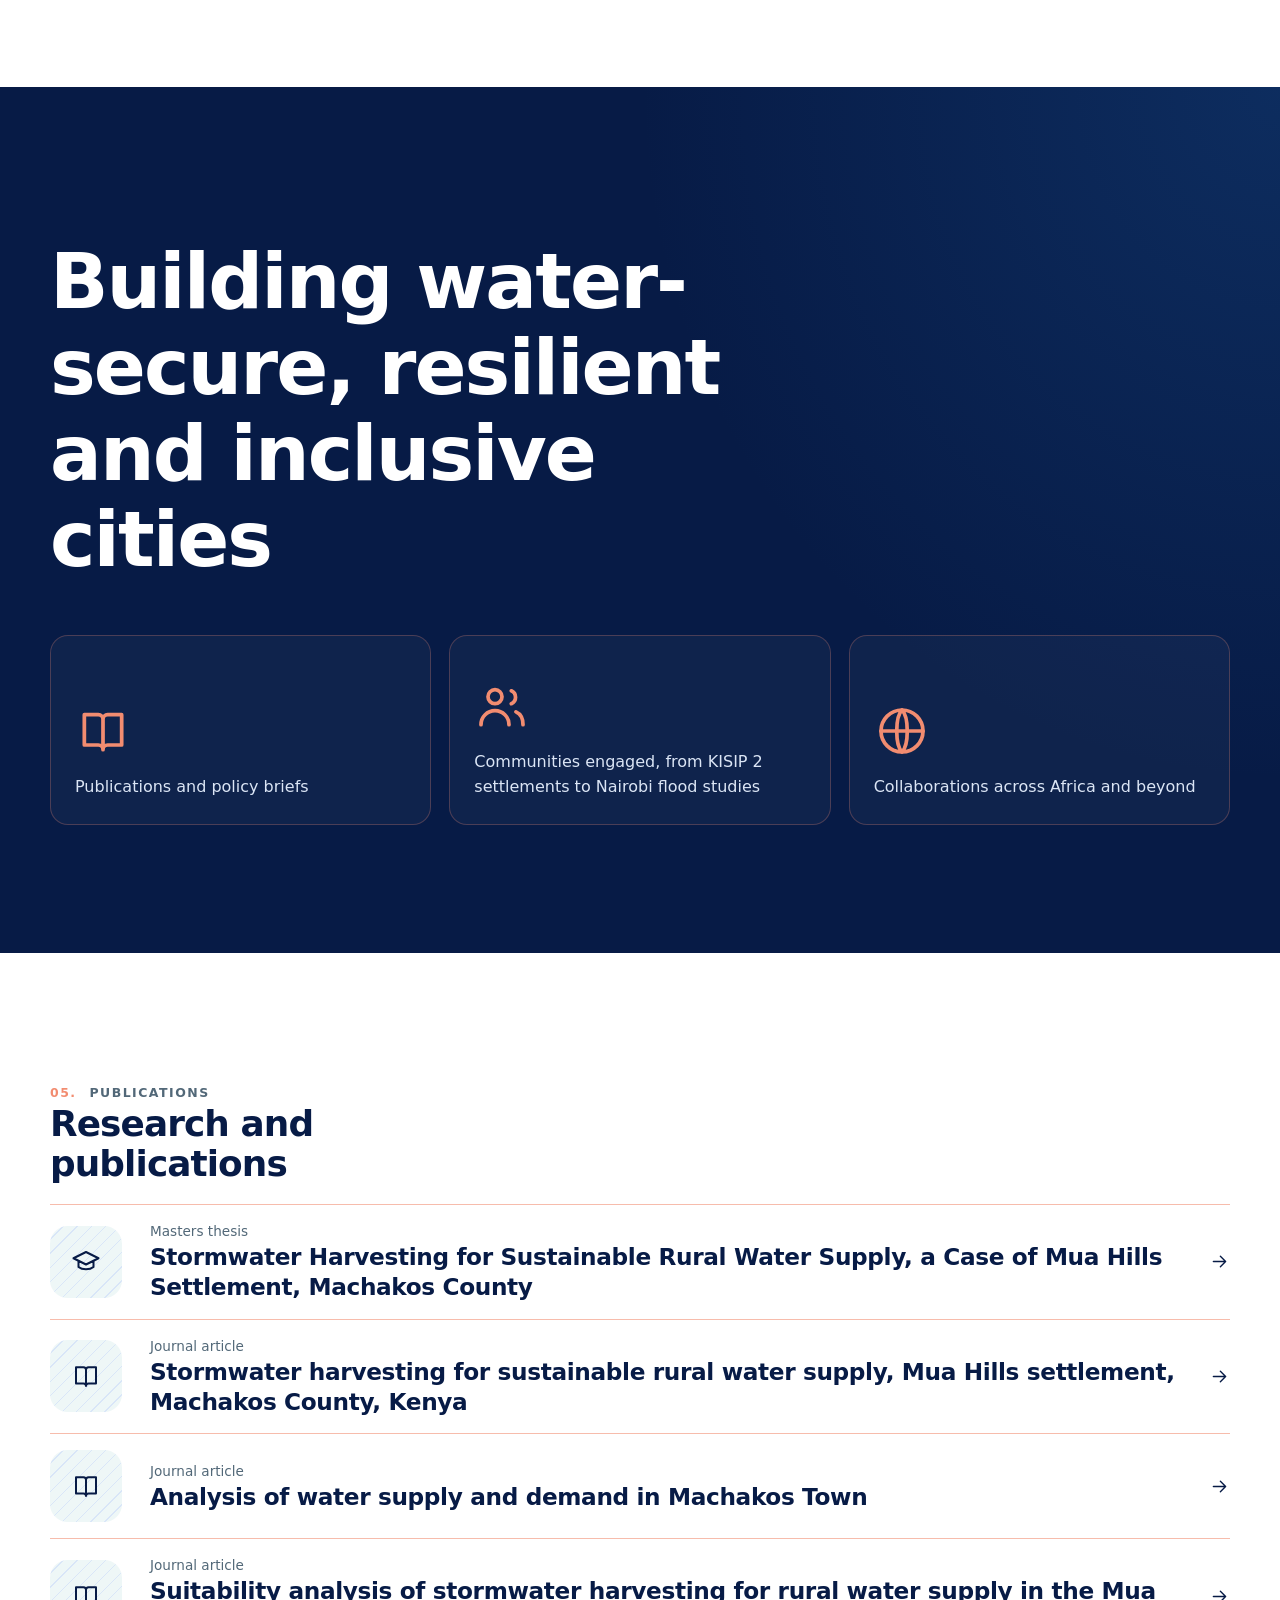
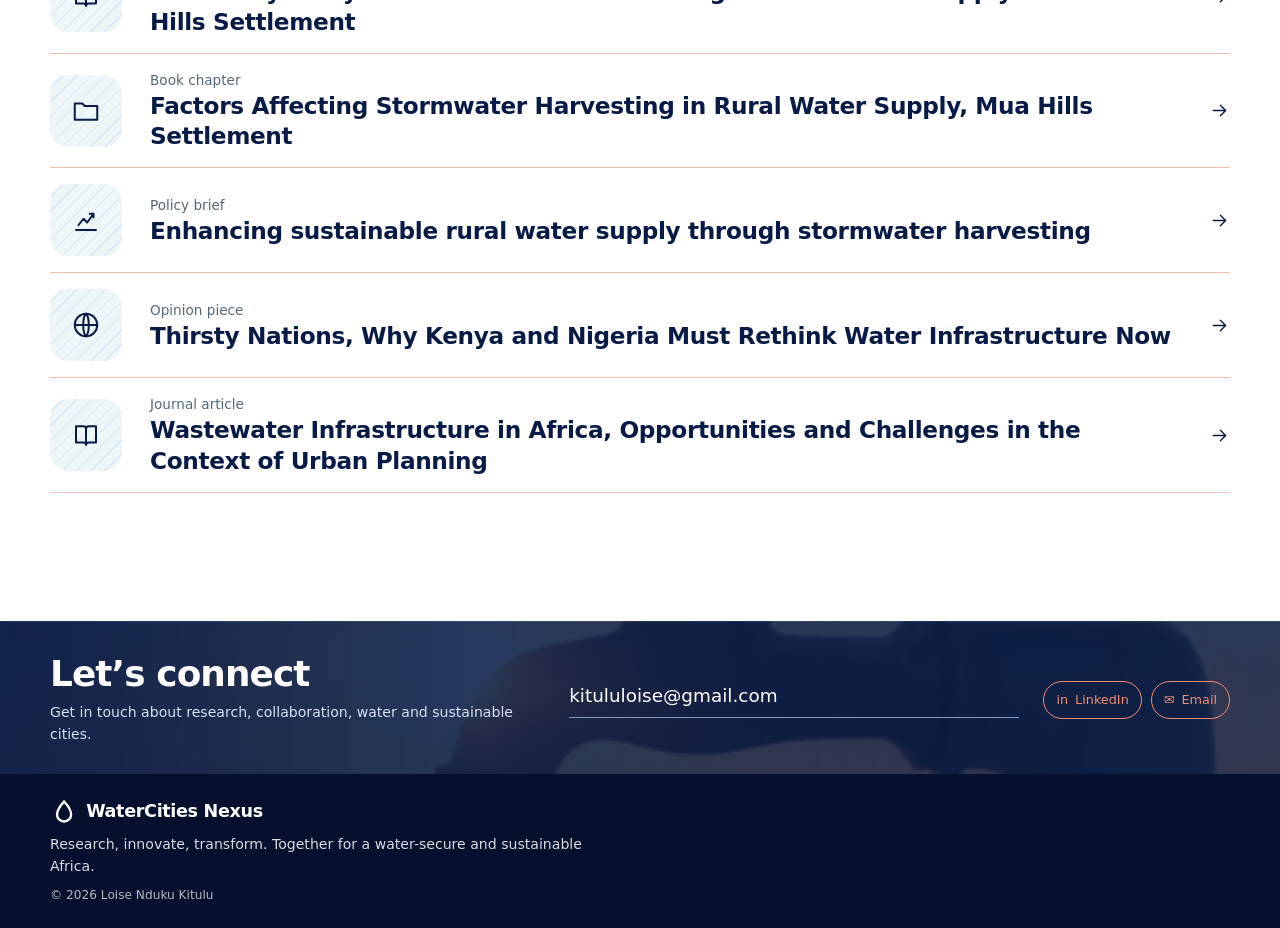
==== commit 0a691c81: "new conference and images updates" ====
--- a/index.html
+++ b/index.html
@@ -173,8 +173,15 @@
       <section class="hero">
         <img
           src="assets/img/hero-water-pour.png"
-          alt="Water pouring into a clear pool"
+          alt=""
+          aria-hidden="true"
         />
+        <div class="hero-portrait">
+          <img
+            src="assets/img/hero-feature.webp"
+            alt="Loise Nduku Kitulu presenting at a conference"
+          />
+        </div>
         <div class="w">
           <span class="pill" data-r><i></i>PhD Researcher, University of Lagos</span>
           <svg class="hero-mark ic" aria-hidden="true"><use href="#drop" /></svg>
@@ -214,6 +221,11 @@
             <p class="section-no" data-r>01.</p>
             <p class="section-kicker" data-r>About</p>
             <h2 data-r>Hi, I’m Loise Nduku Kitulu</h2>
+            <img
+              class="about-mobile-portrait"
+              src="assets/img/hero-feature.webp"
+              alt="Loise Nduku Kitulu presenting at a conference"
+            />
             <p data-r>
               Researching water and wastewater solutions. I am an Urban and Regional Planner and
               PhD researcher at the University of Lagos,
@@ -271,7 +283,7 @@
                 </svg>
               </span>
               <h3>Environmental sustainability</h3>
-              <p>Climate-responsive places that protect ecosystems and strengthen communities.</p>
+              <p>Climate-responsive practices that protect ecosystems and strengthen communities.</p>
               <span class="expertise-line"></span>
             </article>
             <article class="expertise-card expertise-wide" data-r>
--- a/assets/style.css
+++ b/assets/style.css
@@ -1380,72 +1380,96 @@
 .afx-sec {
   padding: clamp(40px, 6vw, 80px) 0;
 }
-.afx {
+.afriak-project {
+  max-width: 900px;
+  padding: clamp(22px, 4vw, 40px);
+  border: 1px solid var(--l);
+  border-radius: 20px;
+  background: #fff;
+  box-shadow: 0 16px 42px rgba(6, 21, 74, 0.07);
+}
+.afriak-kicker {
+  color: var(--b);
+  font-size: 0.78rem;
+  font-weight: 700;
+  letter-spacing: 0.06em;
+  text-transform: uppercase;
+}
+.afriak-project h2,
+.afriak-workshop h2 {
+  max-width: 28ch;
+}
+.afriak-summary {
+  max-width: 60ch;
+  color: var(--t);
+  line-height: 1.65;
+}
+.afriak-facts {
   display: grid;
-  grid-template-columns: minmax(0, 1fr) minmax(0, 1fr);
-  gap: clamp(28px, 5vw, 72px);
-  align-items: center;
-  padding: clamp(28px, 4vw, 52px) 0;
-}
-.afx + .afx {
+  grid-template-columns: repeat(auto-fit, minmax(190px, 1fr));
+  gap: 16px;
+  margin: 24px 0 0;
+}
+.afriak-facts div {
+  padding-top: 12px;
   border-top: 1px solid var(--l);
 }
-.afx:nth-child(even) .afx-m {
-  order: -1;
-}
-.afx-t .num {
-  display: inline-block;
-  font-size: 0.8rem;
+.afriak-facts dt {
+  color: var(--b);
+  font-size: 0.75rem;
   font-weight: 700;
-  color: var(--b);
-  letter-spacing: 0.08em;
-  margin-bottom: 10px;
-}
-.afx-t h2 {
-  font-size: clamp(1.4rem, 2.8vw, 2.1rem);
-  margin: 0 0 14px;
-  max-width: none;
-}
-.afx-t p {
+  text-transform: uppercase;
+}
+.afriak-facts dd {
+  margin: 5px 0 0;
+  color: var(--t);
+  font-size: 0.88rem;
+  line-height: 1.5;
+}
+.afriak-workshop {
+  margin-top: clamp(44px, 7vw, 78px);
+}
+.afriak-workshop-head {
+  margin-bottom: 22px;
+}
+.afriak-workshop-head h2 {
+  margin: 8px 0;
+}
+.afriak-workshop-head p {
+  color: var(--t);
+}
+.afriak-gallery {
+  display: grid;
+  grid-template-columns: repeat(3, minmax(0, 1fr));
+  gap: 16px;
+}
+.afriak-gallery figure {
+  aspect-ratio: 4 / 3;
   margin: 0;
-  color: var(--t);
-  font-size: 1rem;
-  line-height: 1.65;
-  max-width: 52ch;
-}
-.afx-m {
-  min-width: 0;
-  display: flex;
-  justify-content: center;
-}
-.afx-m img,
-.afx-m video {
+  overflow: hidden;
+  border-radius: 14px;
+  background: var(--m);
+  box-shadow: 0 12px 30px rgba(6, 21, 74, 0.12);
+}
+.afriak-gallery img,
+.afriak-gallery video {
+  display: block;
   width: 100%;
-  height: auto;
-  border-radius: 18px;
-  background: var(--m);
-  box-shadow: 0 14px 40px rgba(6, 21, 74, 0.15);
-}
-.afx-m.p img {
-  width: auto;
-  max-width: 100%;
-  max-height: 560px;
-}
-.afx-m.l img,
-.afx-m.v video {
-  max-height: 480px;
+  height: 100%;
   object-fit: cover;
 }
+.afriak-gallery video {
+  background: #071b46;
+}
 @media (max-width: 760px) {
-  .afx {
-    grid-template-columns: minmax(0, 1fr);
-    gap: 20px;
-  }
-  .afx:nth-child(even) .afx-m {
-    order: 0;
-  }
-  .afx-m.p img {
-    max-height: 460px;
+  .afriak-gallery {
+    grid-template-columns: repeat(2, minmax(0, 1fr));
+    gap: 10px;
+  }
+}
+@media (max-width: 460px) {
+  .afriak-gallery {
+    grid-template-columns: 1fr;
   }
 }
 @media (max-width: 720px) {
@@ -1558,6 +1582,12 @@
   border: 1px solid var(--l);
   border-radius: 18px;
   padding: clamp(18px, 2.2vw, 26px);
+}
+.conference-note-feature {
+  grid-column: 1 / -1;
+}
+.conference-note-feature p {
+  max-width: 88ch;
 }
 .conference-note h3 {
   font-size: clamp(1.1rem, 1.8vw, 1.4rem);
@@ -1746,6 +1776,29 @@
   object-fit: cover;
   object-position: 50% 52%;
   filter: saturate(0.86) brightness(0.88);
+}
+.hero-portrait {
+  position: absolute;
+  z-index: 1;
+  top: 50%;
+  right: clamp(36px, 8vw, 128px);
+  width: clamp(350px, 38vw, 500px);
+  aspect-ratio: 1;
+  transform: translateY(-50%);
+}
+.hero-portrait img {
+  display: block;
+  width: 100%;
+  height: 100%;
+  border-radius: 50%;
+  object-fit: cover;
+  object-position: 50% 40%;
+  box-shadow:
+    0 0 0 1px rgba(238, 247, 247, 0.38),
+    0 20px 56px rgba(4, 12, 38, 0.24);
+}
+.about-mobile-portrait {
+  display: none;
 }
 .hero .w {
   max-width: 1200px;
@@ -2118,6 +2171,12 @@
     object-position: 58% 50%;
     background: transparent;
   }
+  .hero-portrait {
+    top: 36%;
+    right: clamp(22px, 8vw, 58px);
+    width: clamp(145px, 40vw, 210px);
+    transform: translateY(-50%);
+  }
   .hero .w {
     padding: 108px 10px 52px;
   }
@@ -2283,6 +2342,27 @@
   }
 }
 
+@media (max-width: 1000px) {
+  .hero-portrait,
+  .about-image {
+    display: none;
+  }
+  .about-mobile-portrait {
+    display: block;
+    width: min(100%, 360px);
+    aspect-ratio: 1;
+    margin: 24px 0;
+    border: 6px solid var(--m);
+    border-radius: 20px;
+    object-fit: cover;
+    object-position: 50% 40%;
+    box-shadow: 0 18px 42px rgba(7, 27, 70, 0.16);
+  }
+  .about {
+    grid-template-columns: 1fr;
+  }
+}
+
 @media (min-width: 721px) and (max-width: 860px) {
   .nav {
     gap: 12px;
